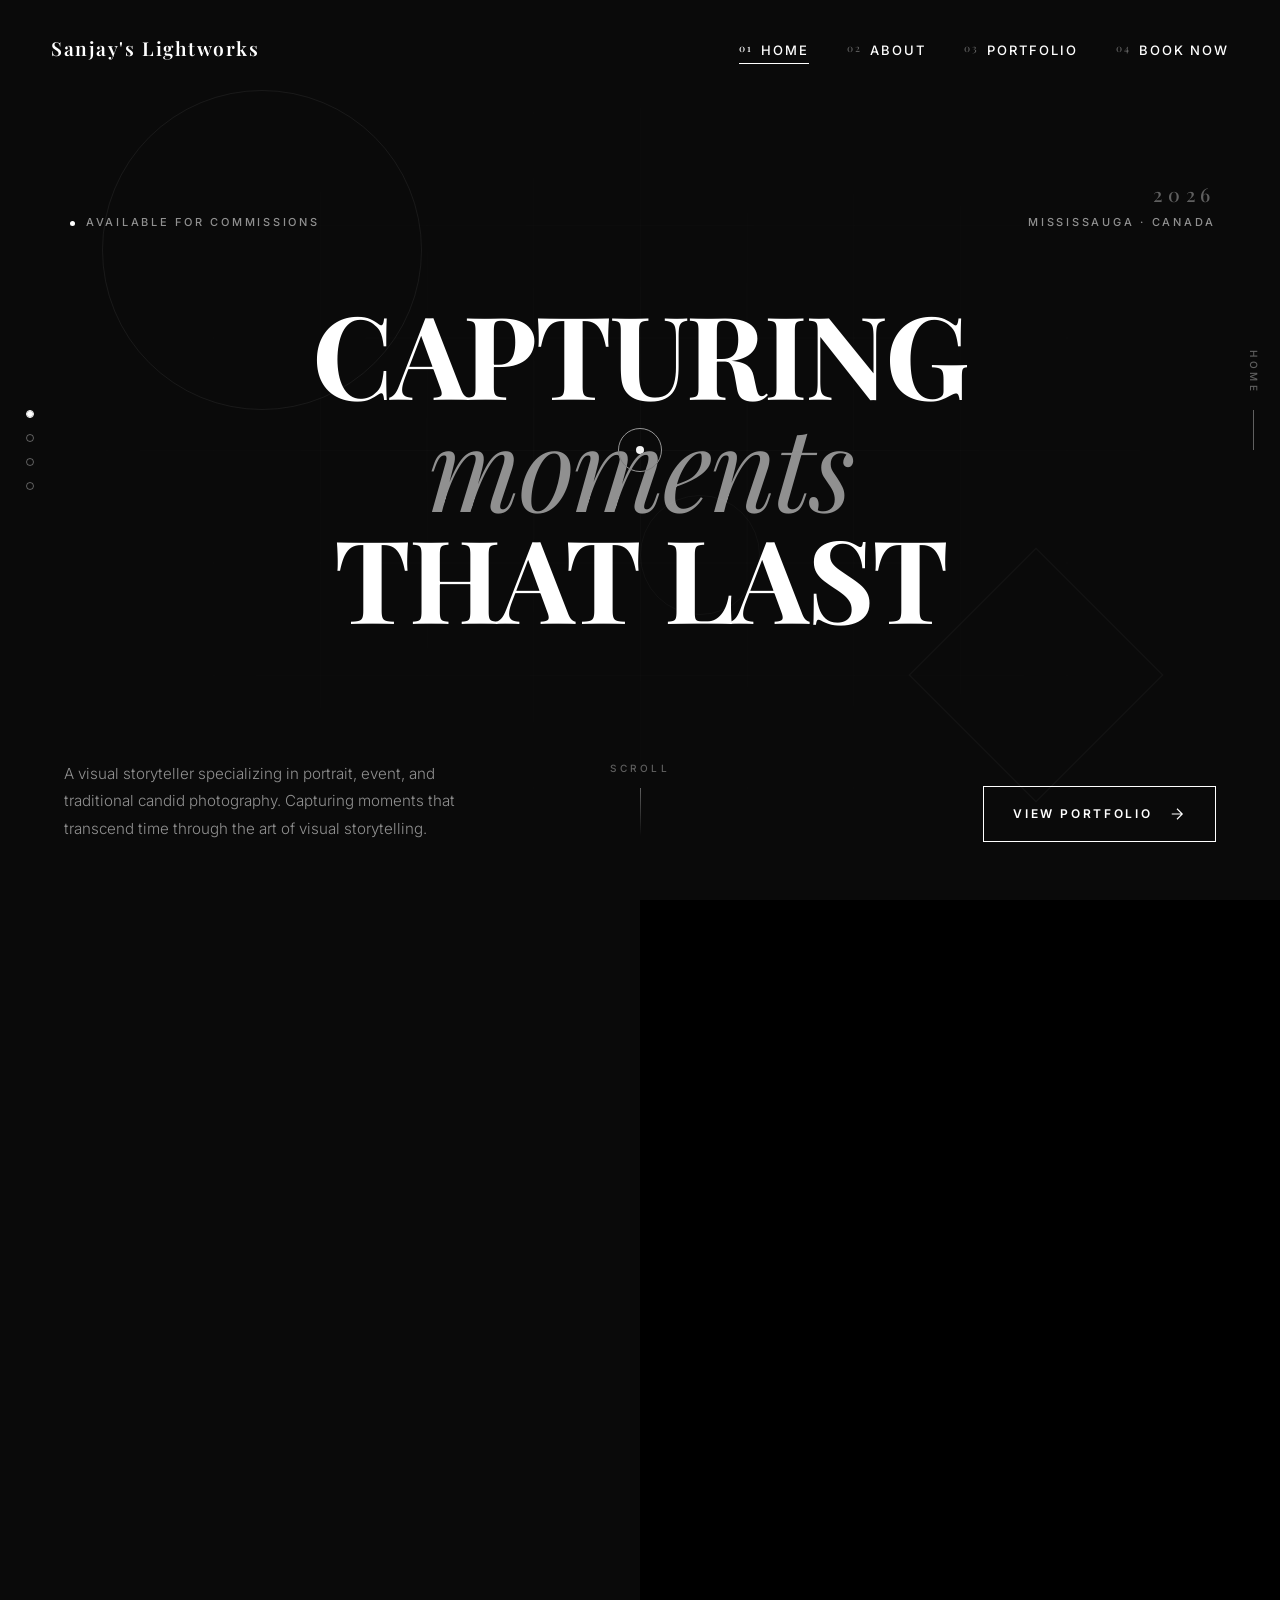
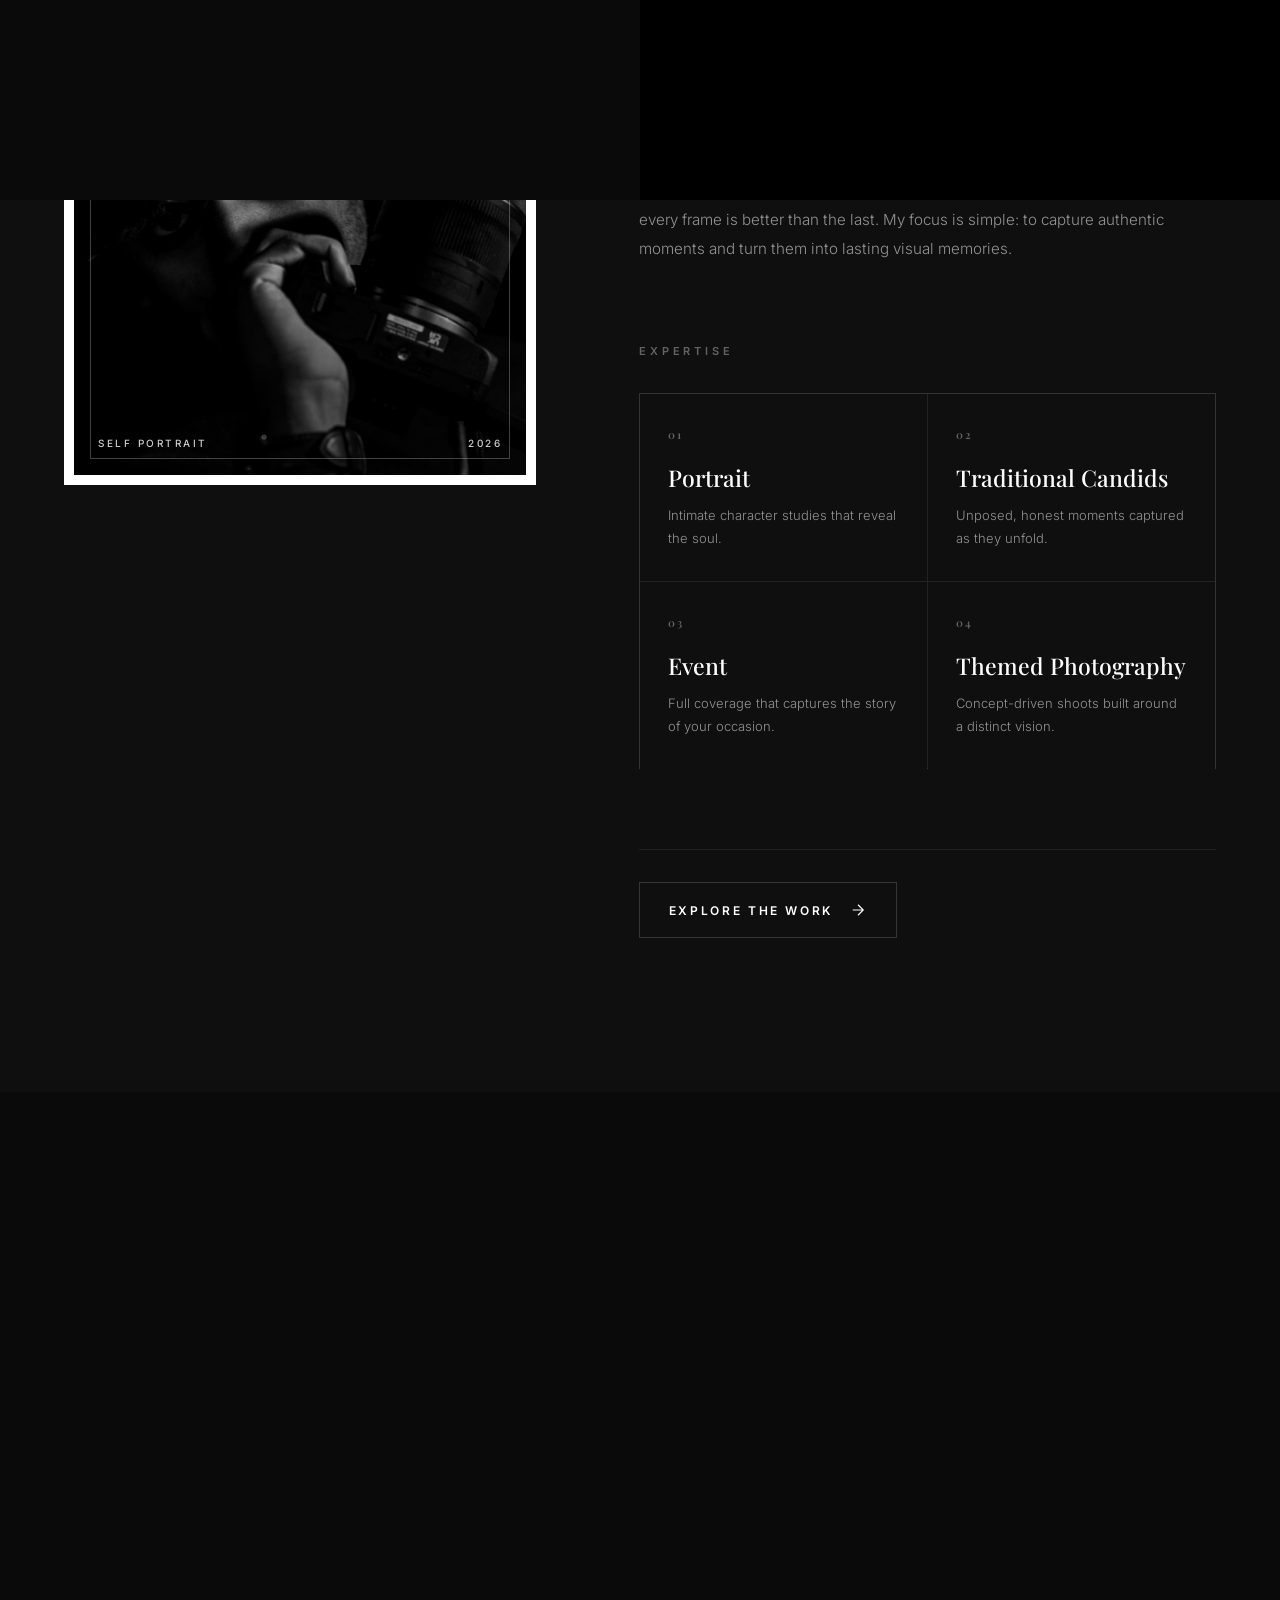
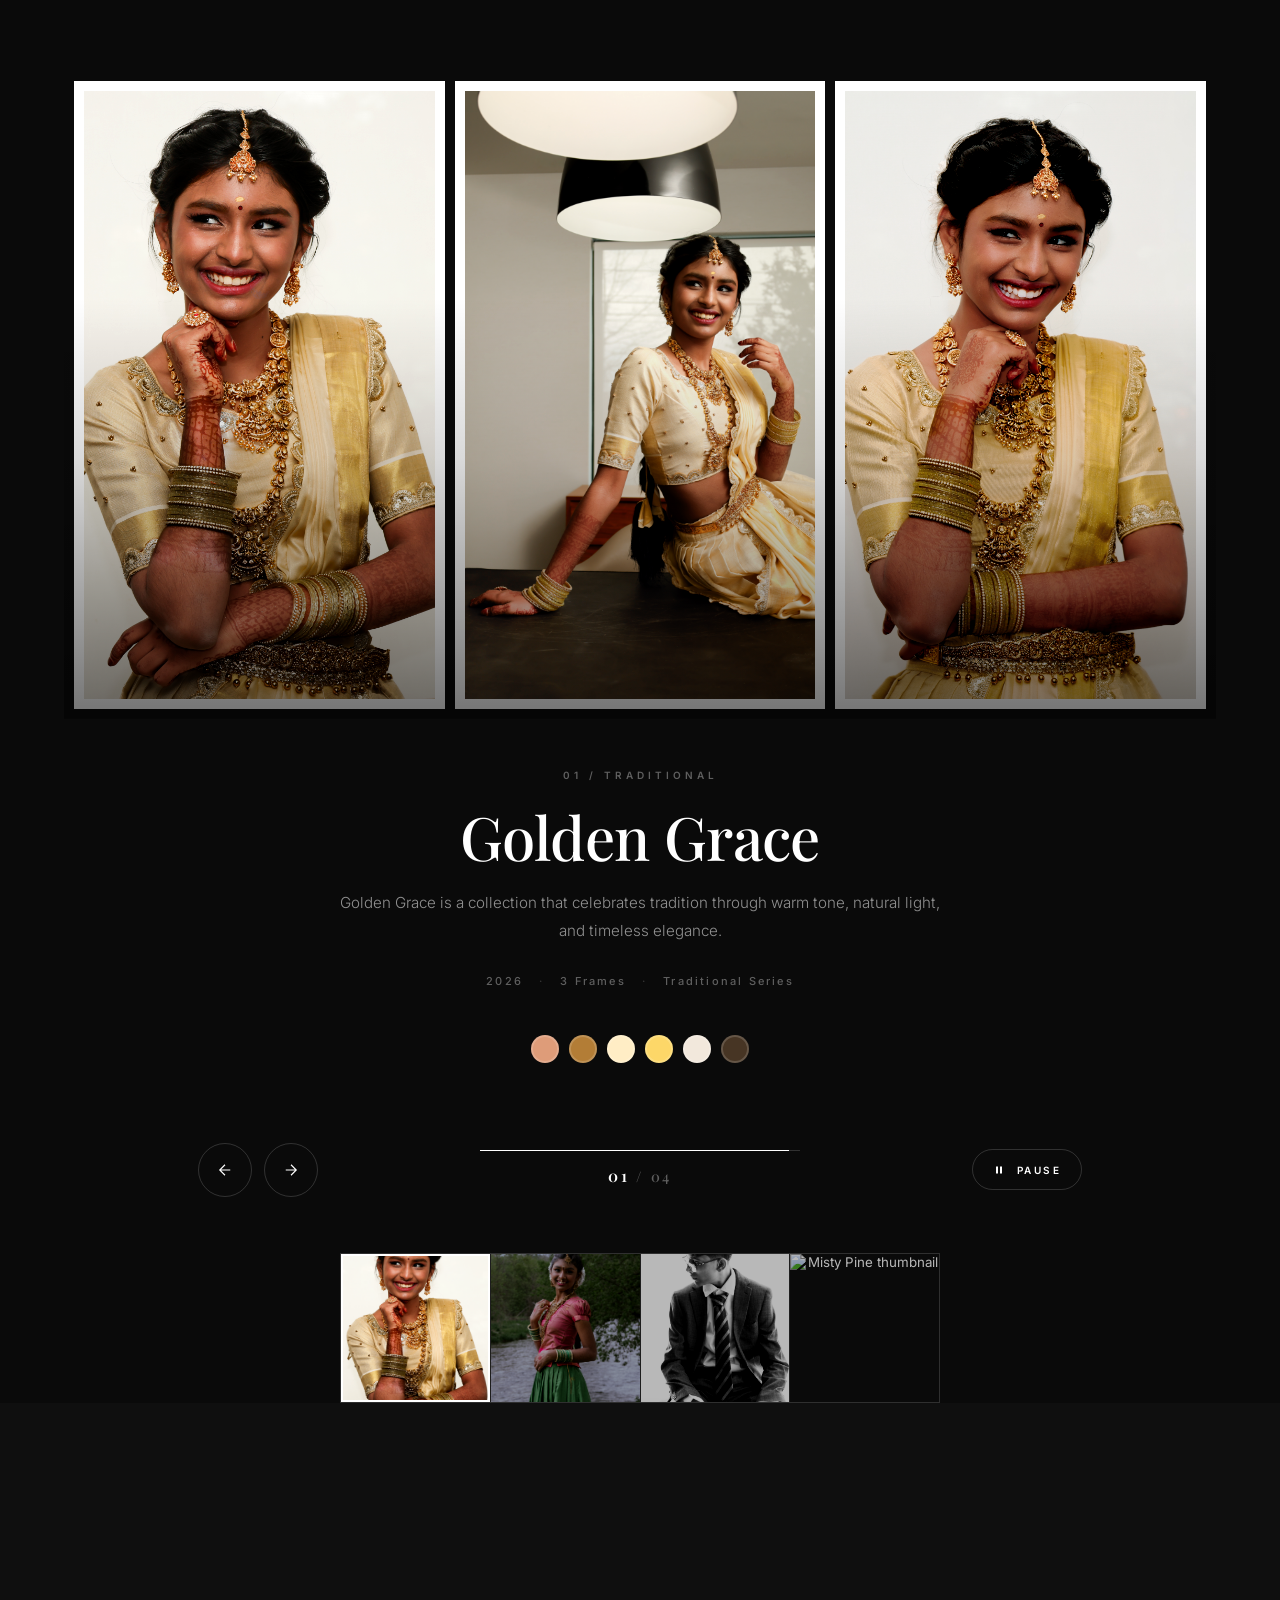
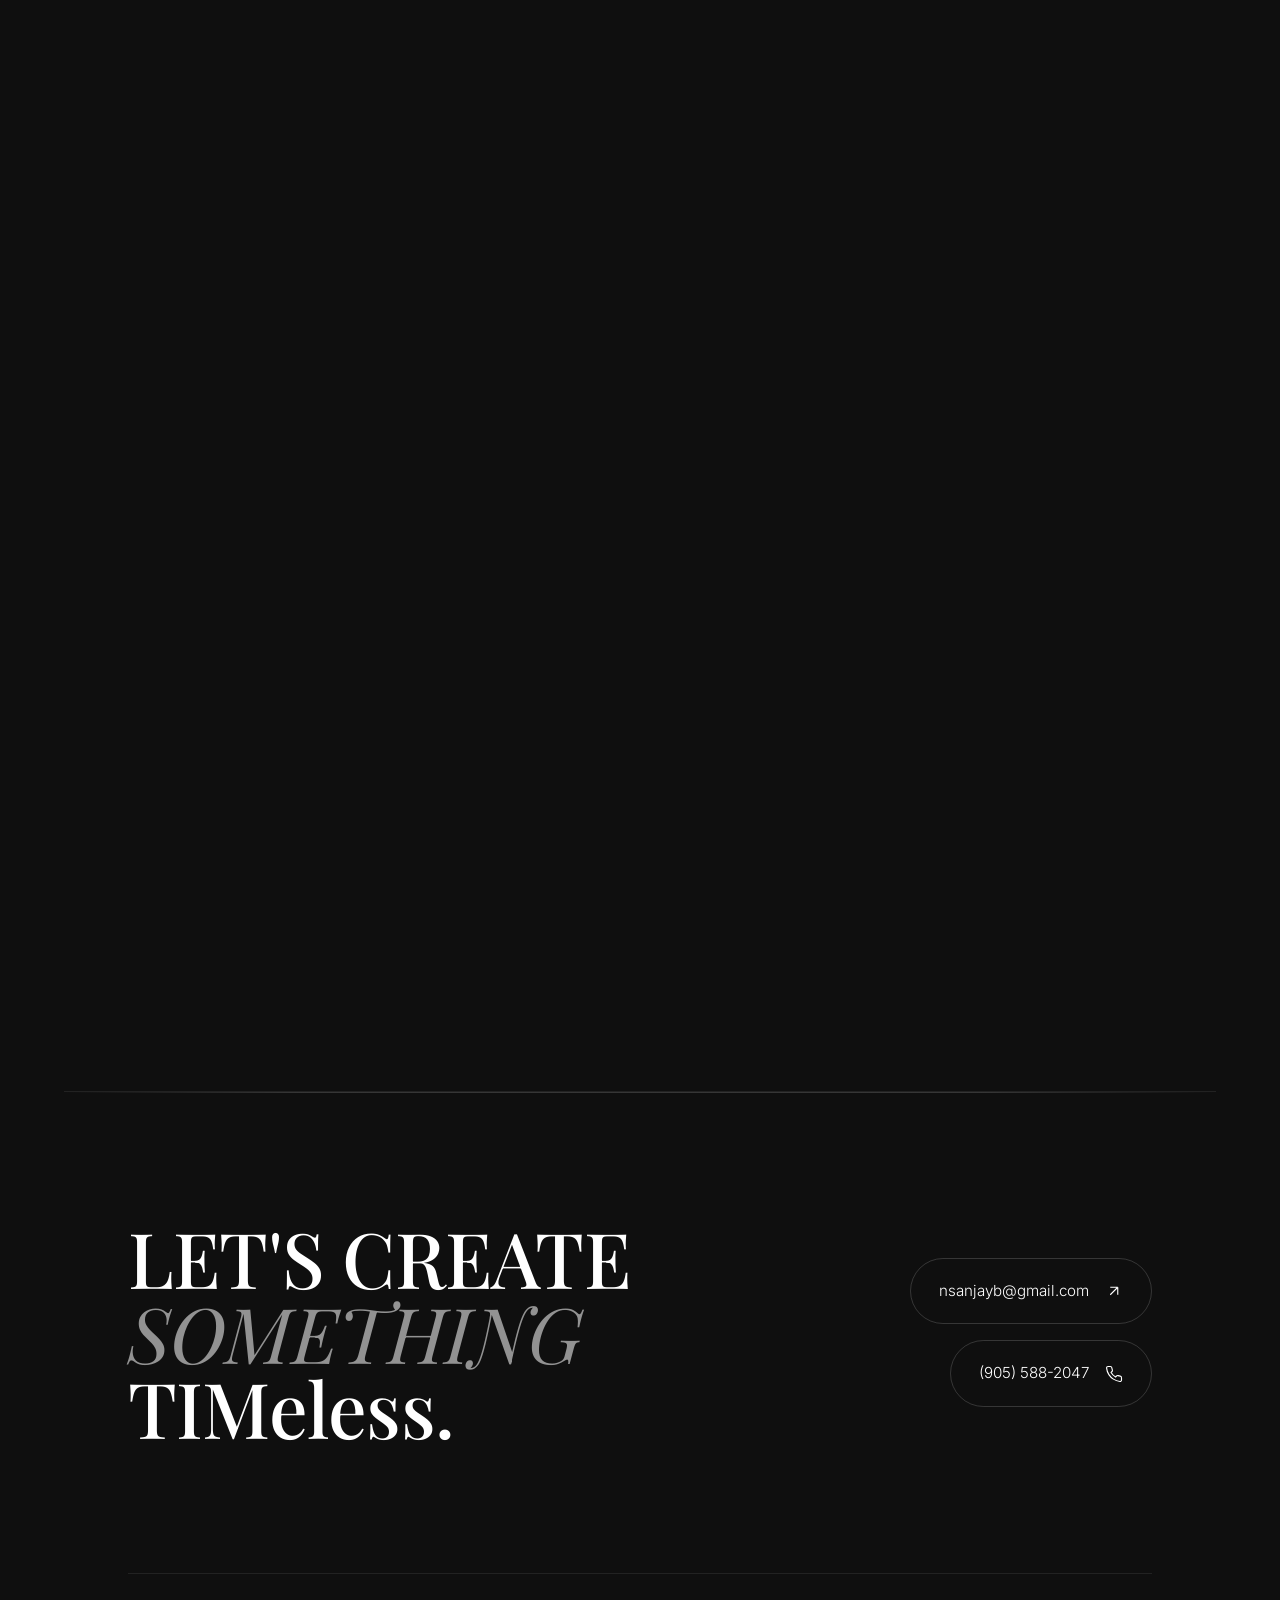
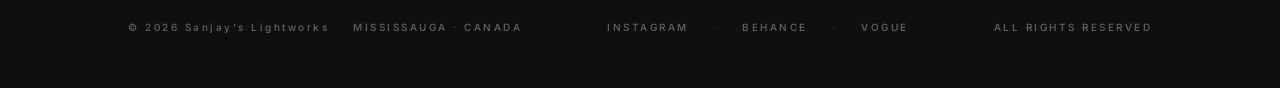
==== index.html @ ebd66709 "Revise about section to enhance personal narrative and showcase photography experience" ====
<!DOCTYPE html>
<html lang="en">
<head>
    <meta charset="UTF-8">
    <meta name="viewport" content="width=device-width, initial-scale=1.0">
    <meta name="description" content="Sanjay's Lightworks — Photography Portfolio. Minimalist, cinematic, timeless.">
    <title>Sanjay's Lightworks — Photography Portfolio</title>
    <link rel="preconnect" href="https://fonts.googleapis.com">
    <link rel="preconnect" href="https://fonts.gstatic.com" crossorigin>
    <link href="https://fonts.googleapis.com/css2?family=Inter:wght@300;400;500;600;700&family=Playfair+Display:ital,wght@0,400;0,500;0,600;0,700;0,800;0,900;1,400&display=swap" rel="stylesheet">
    <link rel="stylesheet" href="styles.css">
</head>
<body>

    <!-- CUSTOM CURSOR -->
    <div class="cursor cursor-dot" aria-hidden="true"></div>
    <div class="cursor cursor-ring" aria-hidden="true">
        <span class="cursor-text">VIEW</span>
    </div>

    <!-- PAGE TRANSITION OVERLAY -->
    <div class="page-transition" aria-hidden="true">
        <div class="transition-wipe transition-wipe-1"></div>
        <div class="transition-wipe transition-wipe-2"></div>
        <div class="transition-counter"><span id="transitionCount">01</span><span>/03</span></div>
    </div>

    <!-- LOADING SCREEN -->
    <div class="loader" id="loader">
        <div class="loader-content">
            <div class="loader-text"><span class="loader-letter">S</span><span class="loader-letter">A</span><span class="loader-letter">N</span><span class="loader-letter">J</span><span class="loader-letter">A</span><span class="loader-letter">Y</span></div>
            <div class="loader-bar"><div class="loader-bar-fill" id="loaderBarFill"></div></div>
            <div class="loader-percentage" id="loaderPercentage">0%</div>
        </div>
    </div>

    <!-- NAVIGATION -->
    <header class="nav" id="nav">
        <div class="nav-container">
            <a href="#home" class="nav-logo magnetic-link" data-nav="home">
                <span class="logo-text">Sanjay's Lightworks</span>
            </a>
            
            <nav class="nav-links" role="navigation">
                <a href="#home" class="nav-link magnetic-link active" data-nav="home">
                    <span class="nav-num">01</span>
                    <span class="nav-label">Home</span>
                    <span class="nav-underline"></span>
                </a>
                <a href="#about" class="nav-link magnetic-link" data-nav="about">
                    <span class="nav-num">02</span>
                    <span class="nav-label">About</span>
                    <span class="nav-underline"></span>
                </a>
                <a href="#portfolio" class="nav-link magnetic-link" data-nav="portfolio">
                    <span class="nav-num">03</span>
                    <span class="nav-label">Portfolio</span>
                    <span class="nav-underline"></span>
                </a>
                <a href="#book" class="nav-link magnetic-link" data-nav="book">
                    <span class="nav-num">04</span>
                    <span class="nav-label">Book Now</span>
                    <span class="nav-underline"></span>
                </a>
            </nav>

            <button class="nav-menu-btn" id="menuBtn" aria-label="Toggle menu" aria-expanded="false">
                <span class="menu-line menu-line-1"></span>
                <span class="menu-line menu-line-2"></span>
                <span class="menu-line menu-line-3"></span>
            </button>
        </div>
    </header>

    <!-- MOBILE MENU -->
    <div class="mobile-menu" id="mobileMenu">
        <div class="mobile-menu-inner">
            <a href="#home" class="mobile-menu-link" data-nav="home"><span class="mm-num">01</span><span class="mm-text">Home</span></a>
            <a href="#about" class="mobile-menu-link" data-nav="about"><span class="mm-num">02</span><span class="mm-text">About</span></a>
            <a href="#portfolio" class="mobile-menu-link" data-nav="portfolio"><span class="mm-num">03</span><span class="mm-text">Portfolio</span></a>
            <a href="#book" class="mobile-menu-link" data-nav="book"><span class="mm-num">04</span><span class="mm-text">Book Now</span></a>
            <div class="mobile-menu-footer">
                <p>© 2026 Sanjay's Lightworks</p>
            </div>
        </div>
    </div>

    <!-- PROGRESS INDICATOR -->
    <div class="progress-indicator" aria-hidden="true">
        <div class="progress-dot" data-target="home"></div>
        <div class="progress-dot" data-target="about"></div>
        <div class="progress-dot" data-target="portfolio"></div>
        <div class="progress-dot" data-target="book"></div>
    </div>

    <!-- SECTION SCROLL LABEL -->
    <div class="scroll-label" aria-hidden="true">
        <span class="scroll-label-text" id="scrollLabelText">HOME</span>
        <span class="scroll-label-line"></span>
    </div>

    <main>

        <!-- ==================== HOME SECTION ==================== -->
        <section id="home" class="section section-home" data-section="home">
            
            <!-- BACKGROUND GRID -->
            <div class="bg-grid" aria-hidden="true"></div>
            
            <!-- FLOATING ELEMENTS -->
            <div class="floating-shapes" aria-hidden="true">
                <div class="shape shape-1"></div>
                <div class="shape shape-2"></div>
                <div class="shape shape-3"></div>
            </div>

            <!-- SCROLL CUE -->
            <div class="scroll-cue" aria-hidden="true">
                <span class="scroll-text">SCROLL</span>
                <span class="scroll-line"></span>
            </div>

            <!-- YEAR -->
            <div class="home-year reveal-text" aria-hidden="true">2026</div>

            <!-- MAIN HERO CONTENT -->
            <div class="hero-container">
                
                <!-- LEFT COLUMN: SMALL TEXT -->
                <div class="hero-side hero-side-left">
                    <p class="hero-meta reveal-text">
                        <span class="meta-dot"></span>
                        AVAILABLE FOR COMMISSIONS
                    </p>
                </div>

                <!-- CENTER: HERO HEADLINE -->
                <div class="hero-center">
                    <h1 class="hero-title">
                        <span class="hero-line"><span class="hero-word reveal-word">CAPTURING</span></span>
                        <span class="hero-line"><span class="hero-word reveal-word italic">moments</span></span>
                        <span class="hero-line"><span class="hero-word reveal-word">THAT&nbsp;LAST</span></span>
                    </h1>
                </div>

                <!-- RIGHT COLUMN: SMALL TEXT -->
                <div class="hero-side hero-side-right">
                    <p class="hero-meta reveal-text" style="text-align: right;">
                        MISSISSAUGA · CANADA
                    </p>
                </div>

                <!-- BOTTOM BAR -->
                <div class="hero-bottom reveal-up">
                    <div class="hero-bottom-left">
                        <p class="hero-description">
                            A visual storyteller specializing in portrait, event, and traditional candid photography. 
                            Capturing moments that transcend time through the art of visual storytelling.
                        </p>
                    </div>
                    <div class="hero-bottom-right">
                        <div class="hero-cta-wrapper">
                            <a href="#portfolio" class="btn btn-primary magnetic-btn" data-nav="portfolio">
                                <span class="btn-text">VIEW PORTFOLIO</span>
                                <span class="btn-arrow">
                                    <svg viewBox="0 0 24 24" fill="none" stroke="currentColor" stroke-width="1.5">
                                        <path d="M5 12h14M12 5l7 7-7 7"/>
                                    </svg>
                                </span>
                                <span class="btn-bg"></span>
                            </a>
                        </div>
                    </div>
                </div>

            </div>
        </section>


        <!-- ==================== ABOUT SECTION ==================== -->
        <section id="about" class="section section-about" data-section="about">
            
            <div class="about-container">

                <!-- SECTION HEADER -->
                <div class="section-header">
                    <div class="section-num reveal-text">02 / ABOUT</div>
                    <h2 class="section-title">
                        <span class="st-line"><span class="st-word reveal-word">THE ARTIST</span></span>
                        <span class="st-line"><span class="st-word reveal-word italic">behind</span></span>
                        <span class="st-line"><span class="st-word reveal-word">THE&nbsp;LENS</span></span>
                    </h2>
                </div>

                <!-- ABOUT GRID -->
                <div class="about-grid">

                    <!-- ABOUT IMAGE -->
                    <div class="about-image-wrapper reveal-up">
                        <div class="about-image magnetic-img">
                            <img src="images/portrait.png" 
                                 alt="Portrait of Sanjay, photographer"
                                 loading="lazy">
                            <div class="img-overlay"></div>
                            <div class="img-frame"></div>
                            <div class="img-caption">
                                <span>SELF PORTRAIT</span>
                                <span>2026</span>
                            </div>
                        </div>
                    </div>

                    <!-- ABOUT CONTENT -->
                    <div class="about-content">
                        
                        <div class="about-bio reveal-up">
                            <p>
                                Hi, I'm Sanjay.
                            </p>
                            <p>
                                Based in Mississauga, I have spent over five years sharpening my eye for composition, lighting, and visual storytelling. Bringing hands-on experience from event photography alongside my leadership background as a former university photography club president, I approach every shoot with intentionality, passion, and precision.
                            </p>
                            <p>
                                Photography is a process of continuous evolution—I spend every day experimenting with new techniques, studying light, and refining my work so that every frame is better than the last. My focus is simple: to capture authentic moments and turn them into lasting visual memories.
                            </p>
                        </div>

                        <!-- SKILLS / EXPERTISE -->
                        <div class="about-skills">
                            <h3 class="skills-title reveal-text">EXPERTISE</h3>
                            <div class="skills-grid">
                                <div class="skill-item reveal-up">
                                    <span class="skill-num">01</span>
                                    <h4 class="skill-name">Portrait</h4>
                                    <p class="skill-desc">Intimate character studies that reveal the soul.</p>
                                </div>
                                <div class="skill-item reveal-up">
                                    <span class="skill-num">02</span>
                                    <h4 class="skill-name">Traditional Candids</h4>
                                    <p class="skill-desc">Unposed, honest moments captured as they unfold.</p>
                                </div>
                                <div class="skill-item reveal-up">
                                    <span class="skill-num">03</span>
                                    <h4 class="skill-name">Event</h4>
                                    <p class="skill-desc">Full coverage that captures the story of your occasion.</p>
                                </div>
                                <div class="skill-item reveal-up">
                                    <span class="skill-num">04</span>
                                    <h4 class="skill-name">Themed Photography</h4>
                                    <p class="skill-desc">Concept-driven shoots built around a distinct vision.</p>
                                </div>
                            </div>
                        </div>

                        <!-- ABOUT CTA -->
                        <div class="about-cta reveal-up">
                            <a href="#portfolio" class="btn btn-outline magnetic-btn" data-nav="portfolio">
                                <span class="btn-text">EXPLORE THE WORK</span>
                                <span class="btn-arrow">
                                    <svg viewBox="0 0 24 24" fill="none" stroke="currentColor" stroke-width="1.5">
                                        <path d="M5 12h14M12 5l7 7-7 7"/>
                                    </svg>
                                </span>
                            </a>
                        </div>

                    </div>
                </div>
            </div>
        </section>


        <!-- ==================== PORTFOLIO SECTION ==================== -->
        <section id="portfolio" class="section section-portfolio" data-section="portfolio">
            
            <div class="portfolio-container">

                <!-- SECTION HEADER -->
                <div class="section-header portfolio-header">
                    <div class="section-num reveal-text">03 / PORTFOLIO</div>
                    <h2 class="section-title">
                        <span class="st-line"><span class="st-word reveal-word">SELECTED</span></span>
                        <span class="st-line"><span class="st-word reveal-word italic">works</span></span>
                        <span class="st-line"><span class="st-word reveal-word">2020&nbsp;—&nbsp;2026</span></span>
                    </h2>
                </div>

                <!-- GALLERY -->
                <div class="gallery" id="gallery">

                    <!-- GALLERY IMAGES CONTAINER -->
                    <div class="gallery-stage" id="galleryStage">
                        
                        <!-- IMAGE SLIDES -->
                        <div class="gallery-slides" id="gallerySlides">
                            
                            <div class="gallery-slide active" data-index="0">
                                <div class="slide-inner">
                                    <div class="slide-image-wrap slide-multi-image">
                                        <div class="multi-image-container">
                                            <div class="multi-image-item">
                                                <img src="images/golden-grace-1.jpg" 
                                                     alt="Golden Grace — Traditional Indian portrait"
                                                     class="slide-image">
                                            </div>
                                            <div class="multi-image-item">
                                                <img src="images/golden-grace-2.jpg" 
                                                     alt="Golden Grace — Jewelry detail"
                                                     class="slide-image">
                                            </div>
                                            <div class="multi-image-item">
                                                <img src="images/golden-grace-3.jpg" 
                                                     alt="Golden Grace — Traditional attire"
                                                     class="slide-image">
                                            </div>
                                        </div>
                                        <div class="slide-reveal"></div>
                                        <div class="slide-gradient"></div>
                                    </div>
                                </div>
                            </div>

                            <div class="gallery-slide" data-index="1">
                                <div class="slide-inner">
                                    <div class="slide-image-wrap slide-multi-image">
                                        <div class="multi-image-container">
                                            <div class="multi-image-item">
                                                <img src="images/emerald-harmony-1.jpg" 
                                                     alt="Emerald Harmony — Traditional portrait by water"
                                                     class="slide-image">
                                            </div>
                                            <div class="multi-image-item">
                                                <img src="images/emerald-harmony-2.jpg" 
                                                     alt="Emerald Harmony — Jewelry and attire details"
                                                     class="slide-image">
                                            </div>
                                            <div class="multi-image-item">
                                                <img src="images/emerald-harmony-3.jpg" 
                                                     alt="Emerald Harmony — Natural landscape with cultural elements"
                                                     class="slide-image">
                                            </div>
                                        </div>
                                        <div class="slide-reveal"></div>
                                        <div class="slide-gradient"></div>
                                    </div>
                                </div>
                            </div>

                            <div class="gallery-slide" data-index="2">
                                <div class="slide-inner">
                                    <div class="slide-image-wrap slide-multi-image">
                                        <div class="multi-image-container">
                                            <div class="multi-image-item">
                                                <img src="images/still-vision-1.jpg" 
                                                     alt="Still Vision — Portrait in suit"
                                                     class="slide-image">
                                            </div>
                                            <div class="multi-image-item">
                                                <img src="images/still-vision-2.jpg" 
                                                     alt="Still Vision — Contemplative pose"
                                                     class="slide-image">
                                            </div>
                                            <div class="multi-image-item">
                                                <img src="images/still-vision-3.jpg" 
                                                     alt="Still Vision — Detail shot"
                                                     class="slide-image">
                                            </div>
                                        </div>
                                        <div class="slide-reveal"></div>
                                        <div class="slide-gradient"></div>
                                    </div>
                                </div>
                            </div>

                            <div class="gallery-slide" data-index="3">
                                <div class="slide-inner">
                                    <div class="slide-image-wrap slide-multi-image">
                                        <div class="multi-image-container">
                                            <div class="multi-image-item">
                                                <img src="images/misty-pine-1.jpg" 
                                                     alt="Misty Pine — Forest scene"
                                                     class="slide-image">
                                            </div>
                                            <div class="multi-image-item">
                                                <img src="images/misty-pine-2.jpg" 
                                                     alt="Misty Pine — Timber detail"
                                                     class="slide-image">
                                            </div>
                                            <div class="multi-image-item">
                                                <img src="images/misty-pine-3.jpg" 
                                                     alt="Misty Pine — Atmospheric landscape"
                                                     class="slide-image">
                                            </div>
                                        </div>
                                        <div class="slide-reveal"></div>
                                        <div class="slide-gradient"></div>
                                    </div>
                                </div>
                            </div>

                        </div>

                        <!-- GALLERY INFO (TITLE + DESCRIPTION) -->
                        <div class="gallery-info" id="galleryInfo">
                            
                            <div class="info-slides">
                                
                                <div class="info-slide active" data-index="0">
                                    <div class="info-cat">01 / TRADITIONAL</div>
                                    <h3 class="info-title">Golden Grace</h3>
                                    <p class="info-desc">
                                        Golden Grace is a collection that celebrates tradition through warm tone, natural light, and timeless elegance.
                                    </p>
                                    <div class="info-meta">
                                        <span>2026</span><span class="meta-sep">·</span><span>3 Frames</span><span class="meta-sep">·</span><span>Traditional Series</span>
                                    </div>
                                    <div class="color-palette">
                                        <div class="color-swatch" style="background-color: #DE9C79;"></div>
                                        <div class="color-swatch" style="background-color: #B37D36;"></div>
                                        <div class="color-swatch" style="background-color: #FFEDC5;"></div>
                                        <div class="color-swatch" style="background-color: #FDD768;"></div>
                                        <div class="color-swatch" style="background-color: #F2E8DC;"></div>
                                        <div class="color-swatch" style="background-color: #473524;"></div>
                                    </div>
                                </div>

                                <div class="info-slide" data-index="1">
                                    <div class="info-cat">02 / TRADITIONAL</div>
                                    <h3 class="info-title">Emerald Harmony</h3>
                                    <p class="info-desc">
                                        Emerald Harmony explores tradition beyond familiar spaces, placing cultural portraits within natural landscapes to create a new perspective where heritage and environment become part of the same story.
                                    </p>
                                    <div class="info-meta">
                                        <span>2026</span><span class="meta-sep">·</span><span>3 Frames</span><span class="meta-sep">·</span><span>Nature Series</span>
                                    </div>
                                    <div class="color-palette">
                                        <div class="color-swatch" style="background-color: #5A8A62;"></div>
                                        <div class="color-swatch" style="background-color: #234626;"></div>
                                        <div class="color-swatch" style="background-color: #DD879F;"></div>
                                        <div class="color-swatch" style="background-color: #6F202B;"></div>
                                        <div class="color-swatch" style="background-color: #8D5940;"></div>
                                        <div class="color-swatch" style="background-color: #BF9797;"></div>
                                    </div>
                                </div>

                                <div class="info-slide" data-index="2">
                                    <div class="info-cat">03 / PORTRAIT</div>
                                    <h3 class="info-title">Still Vision</h3>
                                    <p class="info-desc">
                                        Still Vision focuses on the space between action and stillness, where every portrait becomes a reflection of mood, perspective, and quiet storytelling.
                                    </p>
                                    <div class="info-meta">
                                        <span>2026</span><span class="meta-sep">·</span><span>3 Frames</span><span class="meta-sep">·</span><span>Portrait Series</span>
                                    </div>
                                    <div class="color-palette">
                                        <div class="color-swatch" style="background-color: #8E8E8E;"></div>
                                        <div class="color-swatch" style="background-color: #080808;"></div>
                                        <div class="color-swatch" style="background-color: #2F2F2F;"></div>
                                        <div class="color-swatch" style="background-color: #E8E8E8;"></div>
                                        <div class="color-swatch" style="background-color: #303030;"></div>
                                    </div>
                                </div>

                                <div class="info-slide" data-index="3">
                                    <div class="info-cat">04 / LANDSCAPE</div>
                                    <h3 class="info-title">Misty Pine</h3>
                                    <p class="info-desc">
                                        Misty Pine blends cool slate tones and deep indigo denim with the earthy warmth of weathered timber and muted forest greens. A crisp white highlight breaks through the hazy, atmospheric backdrop, creating a grounded, moody look that feels both natural and urban.
                                    </p>
                                    <div class="info-meta">
                                        <span>2026</span><span class="meta-sep">·</span><span>3 Frames</span><span class="meta-sep">·</span><span>Forest Series</span>
                                    </div>
                                    <div class="color-palette">
                                        <div class="color-swatch" style="background-color: #C99373;"></div>
                                        <div class="color-swatch" style="background-color: #2C3844;"></div>
                                        <div class="color-swatch" style="background-color: #564636;"></div>
                                        <div class="color-swatch" style="background-color: #D9D9D9;"></div>
                                        <div class="color-swatch" style="background-color: #95A47E;"></div>
                                        <div class="color-swatch" style="background-color: #4F523D;"></div>
                                    </div>
                                </div>


                            </div>
                        </div>

                        <!-- GALLERY CONTROLS -->
                        <div class="gallery-controls" id="galleryControls">
                            
                            <div class="controls-left">
                                <button class="nav-btn nav-prev magnetic-btn" id="prevBtn" aria-label="Previous photograph">
                                    <svg viewBox="0 0 24 24" fill="none" stroke="currentColor" stroke-width="1.5">
                                        <path d="M19 12H5M12 19l-7-7 7-7"/>
                                    </svg>
                                </button>
                                <button class="nav-btn nav-next magnetic-btn" id="nextBtn" aria-label="Next photograph">
                                    <svg viewBox="0 0 24 24" fill="none" stroke="currentColor" stroke-width="1.5">
                                        <path d="M5 12h14M12 5l7 7-7 7"/>
                                    </svg>
                                </button>
                            </div>

                            <div class="controls-center">
                                <div class="progress-track" id="progressTrack">
                                    <div class="progress-fill" id="progressFill"></div>
                                </div>
                                <div class="slide-counter">
                                    <span id="currentSlide">01</span>
                                    <span class="counter-sep">/</span>
                                    <span id="totalSlides">04</span>
                                </div>
                            </div>

                            <div class="controls-right">
                                <button class="play-btn magnetic-btn" id="playBtn" aria-label="Pause auto-play">
                                    <span class="play-icon">
                                        <svg viewBox="0 0 24 24" fill="currentColor" class="icon-pause">
                                            <rect x="6" y="5" width="4" height="14"/>
                                            <rect x="14" y="5" width="4" height="14"/>
                                        </svg>
                                        <svg viewBox="0 0 24 24" fill="currentColor" class="icon-play">
                                            <path d="M8 5v14l11-7z"/>
                                        </svg>
                                    </span>
                                    <span class="play-label" id="playLabel">PAUSE</span>
                                </button>
                            </div>

                        </div>

                        <!-- THUMBNAIL STRIP -->
                        <div class="thumbs" id="thumbs">
                            <button class="thumb active magnetic-img" data-index="0" aria-label="Show Golden Grace">
                                <div class="thumb-img-wrap">
                                    <img src="images/golden-grace-1.jpg" 
                                         alt="Golden Grace thumbnail">
                                    <div class="thumb-overlay"></div>
                                </div>
                            </button>
                            <button class="thumb magnetic-img" data-index="1" aria-label="Show Emerald Harmony">
                                <div class="thumb-img-wrap">
                                    <img src="images/emerald-harmony-1.jpg" 
                                         alt="Emerald Harmony thumbnail">
                                    <div class="thumb-overlay"></div>
                                </div>
                            </button>
                            <button class="thumb magnetic-img" data-index="2" aria-label="Show Still Vision">
                                <div class="thumb-img-wrap">
                                    <img src="images/still-vision-1.jpg" 
                                         alt="Still Vision thumbnail">
                                    <div class="thumb-overlay"></div>
                                </div>
                            </button>
                            <button class="thumb magnetic-img" data-index="3" aria-label="Show Misty Pine">
                                <div class="thumb-img-wrap">
                                    <img src="images/misty-pine-1.jpg" 
                                         alt="Misty Pine thumbnail">
                                    <div class="thumb-overlay"></div>
                                </div>
                            </button>

                        </div>

                    </div>
                </div>

            </div>

        </section>


        <!-- ==================== BOOK NOW SECTION ==================== -->
        <section id="book" class="section section-book" data-section="book">

            <div class="book-container">

                <!-- SECTION HEADER -->
                <div class="section-header">
                    <div class="section-num reveal-text">04 / BOOK NOW</div>
                    <h2 class="section-title">
                        <span class="st-line"><span class="st-word reveal-word">RESERVE</span></span>
                        <span class="st-line"><span class="st-word reveal-word italic">your</span></span>
                        <span class="st-line"><span class="st-word reveal-word">SESSION</span></span>
                    </h2>
                    <p class="book-intro reveal-up">Pick a date and time that works for you, share a few details about the shoot, and I'll follow up to confirm.</p>
                </div>

                <!-- BOOKING FORM -->
                <form class="booking-form reveal-up" id="bookingForm" action="https://formspree.io/f/YOUR_FORM_ID" method="POST" novalidate>

                    <div class="form-row">
                        <div class="form-group">
                            <label for="bookDate">Date</label>
                            <input type="date" id="bookDate" name="date" required>
                        </div>
                        <div class="form-group">
                            <label for="bookTime">Time</label>
                            <input type="time" id="bookTime" name="time" required>
                        </div>
                    </div>

                    <div class="form-row">
                        <div class="form-group">
                            <label for="bookName">Name</label>
                            <input type="text" id="bookName" name="name" placeholder="Your full name" required>
                        </div>
                        <div class="form-group">
                            <label for="bookEmail">Email</label>
                            <input type="email" id="bookEmail" name="email" placeholder="you@example.com" required>
                        </div>
                    </div>

                    <div class="form-group form-group-full">
                        <label for="bookPurpose">Purpose of Booking</label>
                        <textarea id="bookPurpose" name="purpose" rows="4" placeholder="Tell me a bit about the shoot you have in mind — occasion, location, number of people, etc." required></textarea>
                    </div>

                    <input type="hidden" name="_subject" value="New Booking Request — Sanjay's Lightworks">

                    <div class="form-submit-row">
                        <button type="submit" class="btn btn-primary magnetic-btn" id="bookSubmitBtn">
                            <span class="btn-text">SUBMIT REQUEST</span>
                            <span class="btn-arrow">
                                <svg viewBox="0 0 24 24" fill="none" stroke="currentColor" stroke-width="1.5">
                                    <path d="M5 12h14M12 5l7 7-7 7"/>
                                </svg>
                            </span>
                            <span class="btn-bg"></span>
                        </button>
                        <p class="form-status" id="formStatus" role="status" aria-live="polite"></p>
                    </div>

                </form>

            </div>

            <!-- FOOTER -->
            <footer class="footer">
                <div class="footer-container">
                    <div class="footer-top">
                        <div class="footer-brand">
                            <h2 class="footer-title">LET'S CREATE<br><span class="italic">SOMETHING</span><br>TIMeless.</h2>
                        </div>
                        <div class="footer-contacts">
                            <a href="mailto:nsanjayb@gmail.com" class="footer-email magnetic-btn">
                                <span>nsanjayb@gmail.com</span>
                                <svg viewBox="0 0 24 24" fill="none" stroke="currentColor" stroke-width="1.5">
                                    <path d="M7 17L17 7M17 7H7M17 7v10"/>
                                </svg>
                            </a>
                            <a href="tel:+19055882047" class="footer-phone magnetic-btn">
                                <span>(905) 588-2047</span>
                                <svg viewBox="0 0 24 24" fill="none" stroke="currentColor" stroke-width="1.5">
                                    <path d="M22 16.92v3a2 2 0 01-2.18 2 19.79 19.79 0 01-8.63-3.07 19.5 19.5 0 01-6-6 19.79 19.79 0 01-3.07-8.67A2 2 0 014.11 2h3a2 2 0 012 1.72 12.84 12.84 0 00.7 2.81 2 2 0 01-.45 2.11L8.09 9.91a16 16 0 006 6l1.27-1.27a2 2 0 012.11-.45 12.84 12.84 0 002.81.7A2 2 0 0122 16.92z"/>
                                </svg>
                            </a>
                        </div>
                    </div>
                    <div class="footer-bottom">
                        <div class="footer-left">
                            <p>© 2026 Sanjay's Lightworks</p>
                            <p>MISSISSAUGA · CANADA</p>
                        </div>
                        <div class="footer-center">
                            <a href="#" class="social-link magnetic-link">INSTAGRAM</a>
                            <span class="footer-sep">·</span>
                            <a href="#" class="social-link magnetic-link">BEHANCE</a>
                            <span class="footer-sep">·</span>
                            <a href="#" class="social-link magnetic-link">VOGUE</a>
                        </div>
                        <div class="footer-right">
                            <p>ALL RIGHTS RESERVED</p>
                        </div>
                    </div>
                </div>
            </footer>

        </section>

    </main>

    <script src="script.js"></script>
</body>
</html>
---- styles.css ----
/* ========================================================================
   Sanjay's Lightworks — MINIMALIST B&W PORTFOLIO
   Design System: Monochrome · Editorial · Cinematic
   ======================================================================== */

/* ---------- RESET & BASE ---------- */
*, *::before, *::after {
    box-sizing: border-box;
    margin: 0;
    padding: 0;
}

:root {
    --color-bg: #0a0a0a;
    --color-bg-alt: #0f0f0f;
    --color-surface: #141414;
    --color-line: rgba(255, 255, 255, 0.08);
    --color-line-strong: rgba(255, 255, 255, 0.16);
    --color-text: #ffffff;
    --color-text-muted: rgba(255, 255, 255, 0.55);
    --color-text-dim: rgba(255, 255, 255, 0.35);
    --color-accent: #ffffff;
    --color-inverse: #0a0a0a;
    
    --font-display: 'Playfair Display', 'Times New Roman', serif;
    --font-body: 'Inter', -apple-system, BlinkMacSystemFont, sans-serif;
    
    --container-x: clamp(2rem, 5vw, 6rem);
    --container-max: 1800px;
    --section-py: clamp(6rem, 12vw, 12rem);
    
    --ease-out: cubic-bezier(0.22, 1, 0.36, 1);
    --ease-in-out: cubic-bezier(0.65, 0, 0.35, 1);
    --ease-soft: cubic-bezier(0.76, 0, 0.24, 1);
    
    --duration-fast: 0.3s;
    --duration-med: 0.6s;
    --duration-slow: 1.1s;
    --duration-gallery: 7000ms;
    
    --cursor-size: 8px;
    --cursor-ring-size: 44px;
    
    --z-loader: 9999;
    --z-transition: 9998;
    --z-nav: 1000;
    --z-cursor: 9997;
    --z-mobile: 900;
}

html {
    scroll-behavior: smooth;
    -webkit-font-smoothing: antialiased;
    -moz-osx-font-smoothing: grayscale;
    text-rendering: optimizeLegibility;
}

body {
    font-family: var(--font-body);
    background: var(--color-bg);
    color: var(--color-text);
    line-height: 1.6;
    font-weight: 300;
    font-size: 16px;
    overflow-x: hidden;
    cursor: none;
}

@media (max-width: 768px) {
    body {
        cursor: auto;
    }
}

img {
    max-width: 100%;
    height: auto;
    display: block;
    user-select: none;
    -webkit-user-drag: none;
}

a {
    color: inherit;
    text-decoration: none;
    cursor: none;
}

@media (max-width: 768px) {
    a { cursor: pointer; }
}

button {
    font-family: inherit;
    border: none;
    background: none;
    color: inherit;
    cursor: none;
    outline: none;
}

@media (max-width: 768px) {
    button { cursor: pointer; }
}

::selection {
    background: var(--color-text);
    color: var(--color-inverse);
}

:focus-visible {
    outline: 1px solid var(--color-text);
    outline-offset: 4px;
}

/* ---------- CUSTOM CURSOR ---------- */
.cursor {
    position: fixed;
    top: 0;
    left: 0;
    pointer-events: none;
    z-index: var(--z-cursor);
    transform: translate(-50%, -50%);
    mix-blend-mode: difference;
}

@media (max-width: 768px) {
    .cursor { display: none; }
}

.cursor-dot {
    width: var(--cursor-size);
    height: var(--cursor-size);
    background: var(--color-accent);
    border-radius: 50%;
    transition: width 0.2s var(--ease-out), 
                height 0.2s var(--ease-out),
                opacity 0.2s var(--ease-out);
    will-change: transform;
}

.cursor-dot.cursor-hover {
    width: 0;
    height: 0;
    opacity: 0;
}

.cursor-ring {
    width: var(--cursor-ring-size);
    height: var(--cursor-ring-size);
    border: 1px solid var(--color-accent);
    border-radius: 50%;
    transition: width 0.35s var(--ease-out), 
                height 0.35s var(--ease-out),
                border-color 0.3s var(--ease-out),
                background 0.3s var(--ease-out),
                opacity 0.3s var(--ease-out);
    will-change: transform;
    display: flex;
    align-items: center;
    justify-content: center;
    opacity: 0.6;
}

.cursor-ring.cursor-hover {
    width: 88px;
    height: 88px;
    background: var(--color-accent);
    border-color: var(--color-accent);
    opacity: 1;
}

.cursor-ring.cursor-hover.cursor-img {
    width: 120px;
    height: 120px;
}

.cursor-ring.cursor-hover.cursor-btn {
    width: 96px;
    height: 96px;
}

.cursor-text {
    font-family: var(--font-body);
    font-size: 10px;
    font-weight: 600;
    letter-spacing: 0.12em;
    color: var(--color-inverse);
    opacity: 0;
    transition: opacity 0.3s var(--ease-out);
    text-transform: uppercase;
}

.cursor-ring.cursor-hover .cursor-text {
    opacity: 1;
}

/* ---------- LOADING SCREEN ---------- */
.loader {
    position: fixed;
    inset: 0;
    background: var(--color-bg);
    z-index: var(--z-loader);
    display: flex;
    align-items: center;
    justify-content: center;
    transition: opacity 0.8s var(--ease-out), 
                visibility 0.8s var(--ease-out);
}

.loader.hidden {
    opacity: 0;
    visibility: hidden;
    pointer-events: none;
}

.loader-content {
    display: flex;
    flex-direction: column;
    align-items: center;
    gap: 2.5rem;
    width: min(320px, 80vw);
}

.loader-text {
    font-family: var(--font-display);
    font-size: clamp(2.5rem, 8vw, 4.5rem);
    font-weight: 700;
    letter-spacing: 0.08em;
    display: flex;
    gap: 0.02em;
}

.loader-letter {
    display: inline-block;
    transform: translateY(100%);
    opacity: 0;
    animation: letterIn 0.6s var(--ease-out) forwards;
}

.loader-letter:nth-child(1) { animation-delay: 0.1s; }
.loader-letter:nth-child(2) { animation-delay: 0.18s; }
.loader-letter:nth-child(3) { animation-delay: 0.26s; }
.loader-letter:nth-child(4) { animation-delay: 0.34s; }
.loader-letter:nth-child(5) { animation-delay: 0.42s; }
.loader-letter:nth-child(6) { animation-delay: 0.5s; }

@keyframes letterIn {
    to {
        transform: translateY(0);
        opacity: 1;
    }
}

.loader-bar {
    width: 100%;
    height: 1px;
    background: var(--color-line-strong);
    overflow: hidden;
    position: relative;
}

.loader-bar-fill {
    position: absolute;
    top: 0;
    left: 0;
    height: 100%;
    width: 0%;
    background: var(--color-text);
    transition: width 0.05s linear;
}

.loader-percentage {
    font-size: 11px;
    letter-spacing: 0.25em;
    color: var(--color-text-muted);
    font-weight: 500;
}

/* ---------- PAGE TRANSITION OVERLAY ---------- */
.page-transition {
    position: fixed;
    inset: 0;
    z-index: var(--z-transition);
    pointer-events: none;
    display: flex;
}

.transition-wipe {
    flex: 1;
    background: var(--color-bg);
    transform: translateY(100%);
    will-change: transform;
}

.transition-wipe-2 {
    background: #000;
}

.page-transition.active .transition-wipe-1 {
    animation: wipeIn 0.7s var(--ease-soft) forwards;
}

.page-transition.active .transition-wipe-2 {
    animation: wipeIn 0.7s var(--ease-soft) 0.08s forwards;
}

.page-transition.active.out .transition-wipe-1 {
    animation: wipeOut 0.7s var(--ease-soft) 0.08s forwards;
}

.page-transition.active.out .transition-wipe-2 {
    animation: wipeOut 0.7s var(--ease-soft) forwards;
}

@keyframes wipeIn {
    from { transform: translateY(100%); }
    to { transform: translateY(0); }
}

@keyframes wipeOut {
    from { transform: translateY(0); }
    to { transform: translateY(-100%); }
}

.transition-counter {
    position: absolute;
    bottom: clamp(2rem, 5vw, 4rem);
    right: clamp(2rem, 5vw, 4rem);
    font-family: var(--font-display);
    font-size: 0.85rem;
    letter-spacing: 0.2em;
    font-weight: 600;
    color: var(--color-text-dim);
    opacity: 0;
}

.transition-counter span:first-child {
    color: var(--color-text);
    font-size: 1rem;
}

/* ---------- NAVIGATION ---------- */
.nav {
    position: fixed;
    top: 0;
    left: 0;
    right: 0;
    z-index: var(--z-nav);
    padding: clamp(1.25rem, 2.5vw, 2rem) clamp(1.5rem, 4vw, 4rem);
    transition: background 0.4s var(--ease-out), 
                backdrop-filter 0.4s var(--ease-out),
                padding 0.4s var(--ease-out);
}

.nav.scrolled {
    background: rgba(10, 10, 10, 0.75);
    backdrop-filter: blur(12px);
    -webkit-backdrop-filter: blur(12px);
    padding-top: clamp(0.75rem, 1.5vw, 1rem);
    padding-bottom: clamp(0.75rem, 1.5vw, 1rem);
}

.nav-container {
    max-width: var(--container-max);
    margin: 0 auto;
    display: flex;
    align-items: center;
    justify-content: space-between;
    gap: 2rem;
}

.nav-logo {
    display: flex;
    align-items: baseline;
    gap: 0.6rem;
    position: relative;
    z-index: 1;
}

.logo-text {
    font-family: var(--font-display);
    font-size: clamp(1.15rem, 1.5vw, 1.55rem);
    font-weight: 600;
    letter-spacing: 0.08em;
}

.nav-links {
    display: flex;
    align-items: center;
    gap: clamp(1.5rem, 3vw, 3rem);
}

.nav-link {
    position: relative;
    display: flex;
    align-items: center;
    gap: 0.5rem;
    padding: 0.5rem 0;
    font-size: 13px;
    font-weight: 500;
    letter-spacing: 0.15em;
    text-transform: uppercase;
}

.nav-num {
    font-family: var(--font-display);
    font-size: 10px;
    color: var(--color-text-dim);
    transition: color 0.3s var(--ease-out);
}

.nav-link:hover .nav-num,
.nav-link.active .nav-num {
    color: var(--color-text);
}

.nav-label {
    position: relative;
    overflow: hidden;
    display: inline-block;
    height: 1.2em;
}

.nav-label::before,
.nav-label::after {
    content: attr(data-text);
    display: block;
    transition: transform 0.4s var(--ease-out);
}

.nav-label::after {
    position: absolute;
    top: 100%;
    left: 0;
}

.nav-link:hover .nav-label::before {
    transform: translateY(-100%);
}

.nav-link:hover .nav-label::after {
    transform: translateY(-100%);
}

.nav-underline {
    position: absolute;
    bottom: 0;
    left: 0;
    width: 0;
    height: 1px;
    background: var(--color-text);
    transition: width 0.4s var(--ease-out);
}

.nav-link.active .nav-underline {
    width: 100%;
}

.nav-menu-btn {
    display: none;
    width: 40px;
    height: 40px;
    flex-direction: column;
    align-items: center;
    justify-content: center;
    gap: 6px;
    position: relative;
    z-index: 1;
}

.menu-line {
    width: 24px;
    height: 1px;
    background: var(--color-text);
    transition: transform 0.4s var(--ease-out), 
                opacity 0.3s var(--ease-out),
                width 0.3s var(--ease-out);
    transform-origin: center;
}

.nav-menu-btn.open .menu-line-1 {
    transform: translateY(7px) rotate(45deg);
}

.nav-menu-btn.open .menu-line-2 {
    opacity: 0;
    width: 0;
}

.nav-menu-btn.open .menu-line-3 {
    transform: translateY(-7px) rotate(-45deg);
}

/* ---------- MOBILE MENU ---------- */
.mobile-menu {
    position: fixed;
    inset: 0;
    background: var(--color-bg);
    z-index: var(--z-mobile);
    display: flex;
    align-items: center;
    justify-content: center;
    opacity: 0;
    visibility: hidden;
    transition: opacity 0.5s var(--ease-out),
                visibility 0.5s var(--ease-out);
}

.mobile-menu.open {
    opacity: 1;
    visibility: visible;
}

.mobile-menu-inner {
    display: flex;
    flex-direction: column;
    align-items: center;
    gap: 2rem;
    padding: 4rem 2rem;
}

.mobile-menu-link {
    display: flex;
    align-items: baseline;
    gap: 1rem;
    padding: 0.5rem 1rem;
    transform: translateY(20px);
    opacity: 0;
    transition: transform 0.5s var(--ease-out),
                opacity 0.5s var(--ease-out);
}

.mobile-menu.open .mobile-menu-link {
    transform: translateY(0);
    opacity: 1;
}

.mobile-menu.open .mobile-menu-link:nth-child(1) { transition-delay: 0.15s; }
.mobile-menu.open .mobile-menu-link:nth-child(2) { transition-delay: 0.25s; }
.mobile-menu.open .mobile-menu-link:nth-child(3) { transition-delay: 0.35s; }

.mm-num {
    font-family: var(--font-display);
    font-size: 1rem;
    color: var(--color-text-dim);
    font-weight: 600;
}

.mm-text {
    font-family: var(--font-display);
    font-size: clamp(2rem, 8vw, 3.5rem);
    font-weight: 500;
}

.mobile-menu-footer {
    margin-top: 4rem;
    font-size: 11px;
    letter-spacing: 0.2em;
    color: var(--color-text-dim);
    opacity: 0;
    transition: opacity 0.5s var(--ease-out) 0.5s;
}

.mobile-menu.open .mobile-menu-footer {
    opacity: 1;
}

@media (max-width: 900px) {
    .nav-links { display: none; }
    .nav-menu-btn { display: flex; }
}

/* ---------- PROGRESS INDICATOR (SIDE DOTS) ---------- */
.progress-indicator {
    position: fixed;
    left: clamp(1rem, 2vw, 2rem);
    top: 50%;
    transform: translateY(-50%);
    z-index: 50;
    display: flex;
    flex-direction: column;
    gap: 1rem;
}

@media (max-width: 768px) {
    .progress-indicator { display: none; }
}

.progress-dot {
    width: 8px;
    height: 8px;
    border-radius: 50%;
    border: 1px solid var(--color-text-dim);
    background: transparent;
    transition: all 0.4s var(--ease-out);
    cursor: none;
    position: relative;
}

.progress-dot::before {
    content: '';
    position: absolute;
    top: 50%;
    left: 50%;
    transform: translate(-50%, -50%) scale(0);
    width: 100%;
    height: 100%;
    border-radius: 50%;
    background: var(--color-text);
    transition: transform 0.4s var(--ease-out);
}

.progress-dot.active {
    border-color: var(--color-text);
}

.progress-dot.active::before {
    transform: translate(-50%, -50%) scale(1);
}

.progress-dot:hover {
    border-color: var(--color-text-muted);
    transform: scale(1.3);
}

/* ---------- SCROLL LABEL ---------- */
.scroll-label {
    position: fixed;
    right: clamp(1rem, 2vw, 2rem);
    top: 50%;
    transform: translateY(-50%) rotate(90deg);
    transform-origin: right center;
    z-index: 50;
    display: flex;
    align-items: center;
    gap: 1rem;
    font-size: 10px;
    letter-spacing: 0.35em;
    color: var(--color-text-dim);
    font-weight: 500;
}

@media (max-width: 768px) {
    .scroll-label { display: none; }
}

.scroll-label-line {
    width: 40px;
    height: 1px;
    background: currentColor;
    transform: scaleX(0);
    transform-origin: left;
    animation: lineGrow 1s var(--ease-out) 1.5s forwards;
}

@keyframes lineGrow {
    to { transform: scaleX(1); }
}

.scroll-label-text {
    transition: color 0.4s var(--ease-out);
}

/* ---------- SECTIONS BASE ---------- */
.section {
    position: relative;
    min-height: 100vh;
    padding: var(--section-py) var(--container-x);
    overflow: hidden;
}

.section-home {
    min-height: 100vh;
    padding-top: 0;
    padding-bottom: 0;
}

.section-about {
    background: var(--color-bg-alt);
}

.section-portfolio {
    background: var(--color-bg);
    padding-bottom: 0;
}

/* ---------- SECTION HEADERS ---------- */
.section-header {
    max-width: var(--container-max);
    margin: 0 auto 4rem;
    padding-top: 4rem;
}

.section-num {
    font-size: 11px;
    letter-spacing: 0.35em;
    font-weight: 500;
    color: var(--color-text-dim);
    margin-bottom: 2rem;
}

.section-title {
    font-family: var(--font-display);
    font-weight: 600;
    font-size: clamp(2.5rem, 7vw, 6rem);
    line-height: 0.98;
    letter-spacing: -0.01em;
}

.st-line {
    display: block;
    overflow: hidden;
}

.st-word {
    display: inline-block;
}

.section-title .italic {
    font-style: italic;
    font-weight: 400;
    color: var(--color-text-muted);
}

.portfolio-header {
    margin-bottom: 3rem;
}

/* ---------- REVEAL ANIMATIONS ---------- */
.reveal-text,
.reveal-up,
.reveal-word {
    opacity: 0;
    will-change: transform, opacity;
}

.reveal-text {
    transform: translateY(20px);
    transition: opacity 0.9s var(--ease-out), 
                transform 0.9s var(--ease-out);
}

.reveal-up {
    transform: translateY(40px);
    transition: opacity 1s var(--ease-out), 
                transform 1s var(--ease-out);
}

.reveal-word {
    transform: translateY(100%);
    transition: opacity 0.9s var(--ease-out), 
                transform 0.9s var(--ease-out);
}

.reveal-text.in,
.reveal-up.in,
.reveal-word.in {
    opacity: 1;
    transform: none;
}

/* ---------- HOME / HERO ---------- */
.section-home {
    display: flex;
    flex-direction: column;
    justify-content: center;
}

.bg-grid {
    position: absolute;
    inset: 0;
    background-image: 
        linear-gradient(to right, var(--color-line) 1px, transparent 1px),
        linear-gradient(to bottom, var(--color-line) 1px, transparent 1px);
    background-size: calc(100% / 12) calc(100vh / 8);
    opacity: 0.5;
    mask-image: radial-gradient(ellipse at center, 
        rgba(0,0,0,0.6) 0%, 
        rgba(0,0,0,0.2) 40%, 
        transparent 80%);
    -webkit-mask-image: radial-gradient(ellipse at center, 
        rgba(0,0,0,0.6) 0%, 
        rgba(0,0,0,0.2) 40%, 
        transparent 80%);
    pointer-events: none;
}

.floating-shapes {
    position: absolute;
    inset: 0;
    pointer-events: none;
    overflow: hidden;
}

.shape {
    position: absolute;
    border: 1px solid var(--color-line-strong);
    will-change: transform;
    animation: floatShape 20s var(--ease-in-out) infinite;
}

.shape-1 {
    width: 320px;
    height: 320px;
    border-radius: 50%;
    top: 10%;
    left: 8%;
    opacity: 0.4;
}

.shape-2 {
    width: 180px;
    height: 180px;
    bottom: 15%;
    right: 12%;
    transform: rotate(45deg);
    animation-duration: 25s;
    animation-delay: -5s;
    opacity: 0.25;
}

.shape-3 {
    width: 120px;
    height: 120px;
    border-radius: 50%;
    top: 55%;
    left: 50%;
    animation-duration: 30s;
    animation-delay: -10s;
    opacity: 0.2;
}

@keyframes floatShape {
    0%, 100% { transform: translate(0, 0) rotate(0deg); }
    25% { transform: translate(20px, -25px) rotate(3deg); }
    50% { transform: translate(-15px, 20px) rotate(-2deg); }
    75% { transform: translate(25px, 15px) rotate(2deg); }
}

.shape-2 {
    animation-name: floatShape2;
}

@keyframes floatShape2 {
    0%, 100% { transform: translate(0, 0) rotate(45deg); }
    25% { transform: translate(-25px, 20px) rotate(48deg); }
    50% { transform: translate(20px, -15px) rotate(42deg); }
    75% { transform: translate(-15px, -20px) rotate(50deg); }
}

.scroll-cue {
    position: absolute;
    bottom: clamp(2rem, 5vw, 4rem);
    left: 50%;
    transform: translateX(-50%);
    display: flex;
    flex-direction: column;
    align-items: center;
    gap: 0.75rem;
    font-size: 10px;
    letter-spacing: 0.35em;
    color: var(--color-text-dim);
    font-weight: 500;
}

@media (max-width: 768px) {
    .scroll-cue { display: none; }
}

.scroll-text {
    animation: fadeBounce 2.5s var(--ease-in-out) infinite;
}

.scroll-line {
    width: 1px;
    height: 48px;
    background: linear-gradient(to bottom, currentColor, transparent);
    position: relative;
    overflow: hidden;
}

.scroll-line::after {
    content: '';
    position: absolute;
    top: -48px;
    left: 0;
    width: 100%;
    height: 48px;
    background: linear-gradient(to bottom, transparent, currentColor);
    animation: scrollDrop 2.5s var(--ease-in-out) infinite;
}

@keyframes scrollDrop {
    to { top: 48px; }
}

@keyframes fadeBounce {
    0%, 100% { opacity: 0.3; }
    50% { opacity: 1; }
}

.home-year {
    position: absolute;
    top: clamp(7rem, 14vw, 12rem);
    right: var(--container-x);
    font-family: var(--font-display);
    font-size: clamp(1rem, 1.5vw, 1.25rem);
    color: var(--color-text-dim);
    letter-spacing: 0.3em;
    font-weight: 500;
}

.hero-container {
    position: relative;
    z-index: 2;
    max-width: var(--container-max);
    margin: 0 auto;
    width: 100%;
    display: grid;
    grid-template-columns: 1fr auto 1fr;
    grid-template-rows: auto 1fr;
    gap: clamp(2rem, 5vw, 5rem);
}

.hero-side {
    align-self: start;
    padding-top: clamp(6rem, 12vw, 10rem);
    grid-row: 1;
}

.hero-side-left {
    grid-column: 1;
    justify-self: start;
}

.hero-side-right {
    grid-column: 3;
    justify-self: end;
}

.hero-meta {
    font-size: 11px;
    letter-spacing: 0.25em;
    line-height: 2;
    color: var(--color-text-muted);
    font-weight: 500;
}

.meta-dot {
    display: inline-block;
    width: 5px;
    height: 5px;
    border-radius: 50%;
    background: var(--color-text);
    margin: 0 0.5em;
    vertical-align: middle;
    animation: pulse 2s var(--ease-in-out) infinite;
}

@keyframes pulse {
    0%, 100% { opacity: 1; transform: scale(1); }
    50% { opacity: 0.4; transform: scale(0.8); }
}

.hero-center {
    grid-column: 1 / -1;
    grid-row: 2;
    text-align: center;
}

.hero-title {
    font-family: var(--font-display);
    font-weight: 700;
    font-size: clamp(2.5rem, 9vw, 8.5rem);
    line-height: 0.97;
    letter-spacing: -0.02em;
    max-width: 18ch;
    margin: 0 auto;
    padding: 0 0.5rem;
}

.hero-line {
    display: block;
    overflow: hidden;
}

.hero-word {
    display: inline-block;
}

.hero-title .italic {
    font-style: italic;
    font-weight: 400;
    color: var(--color-text-muted);
}

.hero-bottom {
    grid-column: 1 / -1;
    display: grid;
    grid-template-columns: 1fr 1fr;
    gap: clamp(2rem, 6vw, 6rem);
    align-items: end;
    max-width: 1400px;
    margin: clamp(2rem, 5vw, 4rem) auto 0;
    width: 100%;
}

@media (max-width: 900px) {
    .hero-container {
        grid-template-columns: 1fr;
        grid-template-rows: auto auto auto;
    }
    .hero-side { padding-top: 6rem; }
    .hero-side-right { text-align: left !important; }
    .hero-bottom { grid-template-columns: 1fr; }
    .home-year { display: none; }
}

.hero-description {
    font-size: clamp(0.95rem, 1.1vw, 1.05rem);
    line-height: 1.8;
    color: var(--color-text-muted);
    max-width: 440px;
}

.hero-bottom-right {
    display: flex;
    flex-direction: column;
    align-items: flex-end;
    gap: 3rem;
}

@media (max-width: 900px) {
    .hero-bottom-right { align-items: flex-start; }
}

.hero-cta-wrapper {
    display: flex;
}

/* ---------- BUTTONS ---------- */
.btn {
    position: relative;
    display: inline-flex;
    align-items: center;
    gap: 1rem;
    padding: 1.1rem 1.8rem;
    font-size: 12px;
    font-weight: 600;
    letter-spacing: 0.22em;
    text-transform: uppercase;
    overflow: hidden;
    transition: color 0.4s var(--ease-out);
    border: 1px solid transparent;
}

.btn-primary {
    border-color: var(--color-text);
}

.btn-primary .btn-bg {
    position: absolute;
    inset: 0;
    background: var(--color-text);
    transform: translateY(100%);
    transition: transform 0.5s var(--ease-out);
    z-index: 0;
}

.btn-primary:hover {
    color: var(--color-inverse);
}

.btn-primary:hover .btn-bg {
    transform: translateY(0);
}

.btn-outline {
    border-color: var(--color-line-strong);
    background: transparent;
}

.btn-outline::before {
    content: '';
    position: absolute;
    inset: 0;
    background: var(--color-text);
    transform: scaleX(0);
    transform-origin: left;
    transition: transform 0.5s var(--ease-out);
    z-index: 0;
}

.btn-outline:hover {
    color: var(--color-inverse);
    border-color: var(--color-text);
}

.btn-outline:hover::before {
    transform: scaleX(1);
}

.btn-text,
.btn-arrow {
    position: relative;
    z-index: 1;
}

.btn-arrow {
    width: 18px;
    height: 18px;
    display: inline-flex;
    transition: transform 0.4s var(--ease-out);
}

.btn:hover .btn-arrow {
    transform: translateX(5px);
}

.btn svg {
    width: 100%;
    height: 100%;
}

.btn:disabled {
    opacity: 0.5;
    cursor: not-allowed;
    pointer-events: none;
}

/* ---------- ABOUT SECTION ---------- */
.about-container {
    max-width: var(--container-max);
    margin: 0 auto;
}

.about-grid {
    display: grid;
    grid-template-columns: 0.9fr 1.1fr;
    gap: clamp(3rem, 8vw, 8rem);
    align-items: start;
}

@media (max-width: 1024px) {
    .about-grid {
        grid-template-columns: 1fr;
        gap: 4rem;
    }
}

.about-image-wrapper {
    position: sticky;
    top: 8rem;
}

@media (max-width: 1024px) {
    .about-image-wrapper {
        position: relative;
        top: 0;
        max-width: 480px;
    }
}

.about-image {
    position: relative;
    aspect-ratio: 4 / 5;
    overflow: hidden;
    box-sizing: border-box;
    border: 10px solid #ffffff;
    transition: transform 0.6s var(--ease-out);
}

.about-image img {
    width: 100%;
    height: 100%;
    object-fit: cover;
    filter: grayscale(100%) contrast(1.05);
    transition: transform 0.9s var(--ease-out),
                filter 0.6s var(--ease-out);
}

.about-image:hover img {
    transform: scale(1.04);
    filter: grayscale(100%) contrast(1.15);
}

.img-overlay {
    position: absolute;
    inset: 0;
    background: linear-gradient(
        to top,
        rgba(0,0,0,0.5) 0%,
        transparent 40%
    );
    pointer-events: none;
}

.img-frame {
    position: absolute;
    inset: 1rem;
    border: 1px solid rgba(255,255,255,0.25);
    pointer-events: none;
    transition: inset 0.5s var(--ease-out);
}

.about-image:hover .img-frame {
    inset: 1.5rem;
}

.img-caption {
    position: absolute;
    bottom: 1.5rem;
    left: 1.5rem;
    right: 1.5rem;
    display: flex;
    justify-content: space-between;
    font-size: 10px;
    letter-spacing: 0.25em;
    color: rgba(255,255,255,0.8);
    font-weight: 500;
}

.about-content {
    padding-top: 2rem;
}

.about-bio {
    margin-bottom: 1rem;
}

.about-bio p {
    font-size: clamp(0.95rem, 1.05vw, 1rem);
    line-height: 1.9;
    color: var(--color-text-muted);
    margin-bottom: 1.5rem;
}

.about-skills {
    margin: 5rem 0;
}

.skills-title {
    font-size: 11px;
    letter-spacing: 0.35em;
    color: var(--color-text-dim);
    font-weight: 600;
    margin-bottom: 2rem;
    text-transform: uppercase;
}

.skills-grid {
    display: grid;
    grid-template-columns: repeat(2, 1fr);
    gap: 1px;
    background: var(--color-line);
    border: 1px solid var(--color-line);
}

@media (max-width: 600px) {
    .skills-grid { grid-template-columns: 1fr; }
}

.skill-item {
    background: var(--color-bg-alt);
    padding: 2rem 1.75rem;
    transition: background 0.4s var(--ease-out);
}

.skill-item:hover {
    background: var(--color-surface);
}

.skill-num {
    font-family: var(--font-display);
    font-size: 11px;
    color: var(--color-text-dim);
    font-weight: 600;
    letter-spacing: 0.2em;
    display: block;
    margin-bottom: 1rem;
}

.skill-name {
    font-family: var(--font-display);
    font-size: clamp(1.25rem, 1.8vw, 1.75rem);
    font-weight: 500;
    margin-bottom: 0.5rem;
}

.skill-desc {
    font-size: 13px;
    line-height: 1.7;
    color: var(--color-text-muted);
}

.about-cta {
    padding-top: 2rem;
    border-top: 1px solid var(--color-line);
}

/* ---------- PORTFOLIO / GALLERY ---------- */
.portfolio-container {
    max-width: var(--container-max);
    margin: 0 auto;
}

.gallery {
    width: 100%;
}

.gallery-stage {
    position: relative;
}

.gallery-slides {
    position: relative;
    width: 100%;
    aspect-ratio: 16 / 9;
    margin-bottom: 3rem;
    overflow: hidden;
}

@media (max-width: 768px) {
    .gallery-slides { aspect-ratio: 4 / 5; }
}

.gallery-slide {
    position: absolute;
    inset: 0;
    opacity: 0;
    visibility: hidden;
    transition: opacity 0.01s linear 0.8s,
                visibility 0.01s linear 0.8s;
}

.gallery-slide.active {
    opacity: 1;
    visibility: visible;
    transition: none;
}

.slide-inner {
    position: absolute;
    inset: 0;
    transform: scale(1.15);
    transition: transform 1.4s var(--ease-soft);
}

.gallery-slide.active .slide-inner {
    transform: scale(1);
}

.slide-image-wrap {
    position: absolute;
    inset: 0;
    overflow: hidden;
    clip-path: inset(0 0 0 100%);
    transition: clip-path 1.1s var(--ease-soft);
}

.gallery-slide.active .slide-image-wrap {
    clip-path: inset(0 0 0 0);
}

.gallery-slide.leaving .slide-image-wrap {
    clip-path: inset(0 100% 0 0);
}

.slide-image {
    width: 100%;
    height: 100%;
    object-fit: cover;
    filter: grayscale(100%) contrast(1.05) brightness(0.95);
    transform: scale(1.05);
    transition: transform 1.8s var(--ease-soft);
}

.gallery-slide.active .slide-image {
    transform: scale(1);
}

.slide-reveal {
    position: absolute;
    inset: 0;
    background: var(--color-bg);
    transform: translateX(-100%);
    transition: transform 1.1s var(--ease-soft);
    pointer-events: none;
}

.gallery-slide.leaving .slide-reveal {
    transform: translateX(100%);
    transition: transform 1.1s var(--ease-soft);
}

.slide-gradient {
    position: absolute;
    inset: 0;
    background: linear-gradient(
        to top,
        rgba(0,0,0,0.55) 0%,
        rgba(0,0,0,0.15) 40%,
        transparent 65%
    );
    pointer-events: none;
}

/* MULTI-IMAGE SLIDE STYLING */
.slide-multi-image {
    background: var(--color-bg);
}

.multi-image-container {
    display: grid;
    grid-template-columns: repeat(3, 1fr);
    gap: 10px;
    width: 100%;
    height: 100%;
    padding: 10px;
}

.multi-image-item {
    position: relative;
    overflow: hidden;
    border: 10px solid #ffffff;
    box-sizing: border-box;
}

.multi-image-item img {
    width: 100%;
    height: 100%;
    object-fit: cover;
    filter: grayscale(0%) contrast(1.05);
    transition: transform 0.9s var(--ease-out),
                filter 0.6s var(--ease-out);
}

.multi-image-item:hover img {
    transform: scale(1.04);
    filter: grayscale(0%) contrast(1.15);
}

@media (max-width: 768px) {
    .multi-image-container {
        grid-template-columns: 1fr;
        gap: 15px;
    }
    
    .multi-image-item {
        aspect-ratio: 4 / 5;
    }
}

/* COLOR PALETTE STYLING */
.color-palette {
    display: flex;
    gap: 10px;
    margin-top: 1.5rem;
    justify-content: center;
    align-items: center;
    flex-wrap: wrap;
}

.color-swatch {
    width: 28px;
    height: 28px;
    border-radius: 50%;
    border: 2px solid var(--color-line-strong);
    transition: transform 0.3s var(--ease-out),
                border-color 0.3s var(--ease-out);
}

.color-swatch:hover {
    transform: scale(1.15);
    border-color: var(--color-text);
}

/* GALLERY INFO */
.gallery-info {
    max-width: 900px;
    margin: 0 auto 4rem;
    min-height: 280px;
    position: relative;
    text-align: center;
}

.info-slides {
    position: relative;
    min-height: 280px;
}

.info-slide {
    position: absolute;
    inset: 0;
    opacity: 0;
    visibility: hidden;
    transform: translateY(30px);
    transition: opacity 0.6s var(--ease-out),
                transform 0.6s var(--ease-out),
                visibility 0.01s linear 0.6s;
    display: flex;
    flex-direction: column;
    align-items: center;
    justify-content: flex-start;
    gap: 1.25rem;
    padding-bottom: 1rem;
}

.info-slide.active {
    opacity: 1;
    visibility: visible;
    transform: translateY(0);
    transition: opacity 0.7s var(--ease-out) 0.15s,
                transform 0.7s var(--ease-out) 0.15s,
                visibility 0s;
    position: relative;
}

.info-cat {
    font-size: 10px;
    letter-spacing: 0.4em;
    font-weight: 600;
    color: var(--color-text-dim);
    text-transform: uppercase;
}

.info-title {
    font-family: var(--font-display);
    font-size: clamp(2rem, 5vw, 3.75rem);
    font-weight: 500;
    line-height: 1.1;
    letter-spacing: -0.01em;
}

.info-desc {
    font-size: clamp(0.95rem, 1.05vw, 1.05rem);
    line-height: 1.85;
    color: var(--color-text-muted);
    max-width: 600px;
    margin: 0 auto;
}

.info-meta {
    margin-top: 0.5rem;
    display: flex;
    gap: 1rem;
    font-size: 11px;
    letter-spacing: 0.2em;
    color: var(--color-text-dim);
    font-weight: 500;
    flex-wrap: wrap;
    justify-content: center;
}

.meta-sep {
    opacity: 0.5;
}

/* GALLERY CONTROLS */
.gallery-controls {
    display: grid;
    grid-template-columns: 1fr auto 1fr;
    align-items: center;
    gap: 2rem;
    max-width: 900px;
    margin: 0 auto 3.5rem;
    padding: 0 0.5rem;
}

@media (max-width: 768px) {
    .gallery-controls {
        grid-template-columns: 1fr 1fr;
        grid-template-rows: auto auto;
        gap: 1.5rem;
    }
    .controls-left { order: 1; justify-self: start; }
    .controls-right { order: 2; justify-self: end; }
    .controls-center { 
        order: 3; 
        grid-column: 1 / -1;
    }
}

.controls-left {
    display: flex;
    gap: 0.75rem;
}

.controls-center {
    display: flex;
    flex-direction: column;
    align-items: center;
    gap: 0.75rem;
}

.controls-right {
    display: flex;
    justify-content: flex-end;
}

.nav-btn {
    width: 54px;
    height: 54px;
    border: 1px solid var(--color-line-strong);
    border-radius: 50%;
    display: inline-flex;
    align-items: center;
    justify-content: center;
    transition: all 0.4s var(--ease-out);
    position: relative;
    overflow: hidden;
}

.nav-btn svg {
    width: 18px;
    height: 18px;
    transition: transform 0.4s var(--ease-out);
}

.nav-btn::before {
    content: '';
    position: absolute;
    inset: 0;
    background: var(--color-text);
    border-radius: 50%;
    transform: scale(0);
    transition: transform 0.45s var(--ease-out);
    z-index: 0;
}

.nav-btn:hover {
    border-color: var(--color-text);
    color: var(--color-inverse);
}

.nav-btn:hover::before {
    transform: scale(1);
}

.nav-btn svg {
    position: relative;
    z-index: 1;
}

.nav-prev:hover svg { transform: translateX(-4px); }
.nav-next:hover svg { transform: translateX(4px); }

.progress-track {
    width: min(320px, 60vw);
    height: 1px;
    background: var(--color-line-strong);
    position: relative;
    overflow: hidden;
}

.progress-fill {
    position: absolute;
    top: 0;
    left: 0;
    height: 100%;
    width: 0%;
    background: var(--color-text);
    transition: width 0.05s linear;
}

.slide-counter {
    font-family: var(--font-display);
    font-size: 0.9rem;
    letter-spacing: 0.15em;
    font-weight: 500;
}

.slide-counter #currentSlide {
    color: var(--color-text);
    font-weight: 600;
    font-size: 1rem;
}

.counter-sep {
    color: var(--color-text-dim);
    margin: 0 0.1em;
}

.slide-counter #totalSlides {
    color: var(--color-text-dim);
}

.play-btn {
    display: inline-flex;
    align-items: center;
    gap: 0.75rem;
    padding: 0.85rem 1.25rem;
    border: 1px solid var(--color-line-strong);
    border-radius: 999px;
    font-size: 10px;
    font-weight: 600;
    letter-spacing: 0.25em;
    transition: border-color 0.3s var(--ease-out),
                background 0.3s var(--ease-out);
}

.play-btn:hover {
    border-color: var(--color-text);
    background: rgba(255,255,255,0.03);
}

.play-icon {
    width: 12px;
    height: 12px;
    display: inline-flex;
    position: relative;
}

.play-icon svg {
    width: 100%;
    height: 100%;
    position: absolute;
    top: 0;
    left: 0;
    transition: opacity 0.3s var(--ease-out),
                transform 0.3s var(--ease-out);
}

.icon-play {
    opacity: 0;
    transform: scale(0.6);
}

.play-btn.paused .icon-pause {
    opacity: 0;
    transform: scale(0.6);
}

.play-btn.paused .icon-play {
    opacity: 1;
    transform: scale(1);
}

/* THUMBNAIL STRIP */
.thumbs {
    display: grid;
    grid-template-columns: repeat(4, 1fr);
    gap: 1px;
    background: var(--color-line);
    border: 1px solid var(--color-line);
    max-width: 600px;
    margin: 0 auto;
}

@media (max-width: 768px) {
    .thumbs {
        grid-template-columns: repeat(2, 1fr);
        max-width: 400px;
    }
}

@media (max-width: 420px) {
    .thumbs {
        grid-template-columns: repeat(2, 1fr);
        max-width: 300px;
    }
}

.thumb {
    position: relative;
    aspect-ratio: 1;
    overflow: hidden;
    background: var(--color-bg);
    transition: background 0.3s var(--ease-out);
}

.thumb-img-wrap {
    position: absolute;
    inset: 0;
}

.thumb-img-wrap img {
    width: 100%;
    height: 100%;
    object-fit: cover;
    filter: grayscale(0%) brightness(0.7) contrast(1.1);
    transition: transform 0.8s var(--ease-out),
                filter 0.5s var(--ease-out);
}

.thumb:hover .thumb-img-wrap img {
    transform: scale(1.08);
    filter: grayscale(0%) brightness(0.9) contrast(1.1);
}

.thumb.active .thumb-img-wrap img {
    filter: grayscale(0%) brightness(1) contrast(1.08);
}

.thumb-overlay {
    position: absolute;
    inset: 0;
    border: 0px solid var(--color-text);
    transition: border 0.3s var(--ease-out),
                background 0.3s var(--ease-out);
}

.thumb.active .thumb-overlay {
    border-width: 2px;
    inset: 0;
}

.thumb:not(.active):hover .thumb-overlay {
    background: rgba(255,255,255,0.05);
}

/* ---------- BOOK NOW SECTION ---------- */
.section-book {
    background: var(--color-bg-alt);
    padding-bottom: 0;
}

.book-container {
    max-width: 900px;
    margin: 0 auto;
}

.book-intro {
    margin-top: 1.5rem;
    font-size: clamp(0.95rem, 1.05vw, 1.05rem);
    line-height: 1.8;
    color: var(--color-text-muted);
    max-width: 520px;
}

.booking-form {
    display: flex;
    flex-direction: column;
    gap: 1.75rem;
}

.form-row {
    display: grid;
    grid-template-columns: 1fr 1fr;
    gap: 1.75rem;
}

@media (max-width: 640px) {
    .form-row {
        grid-template-columns: 1fr;
        gap: 1.75rem;
    }
}

.form-group {
    display: flex;
    flex-direction: column;
    gap: 0.65rem;
}

.form-group label {
    font-size: 11px;
    letter-spacing: 0.25em;
    font-weight: 600;
    color: var(--color-text-dim);
    text-transform: uppercase;
}

.form-group input,
.form-group textarea {
    width: 100%;
    background: transparent;
    border: none;
    border-bottom: 1px solid var(--color-line-strong);
    padding: 0.85rem 0.1rem;
    font-family: var(--font-body);
    font-size: 0.95rem;
    color: var(--color-text);
    transition: border-color 0.3s var(--ease-out);
    box-sizing: border-box;
}

.form-group textarea {
    resize: vertical;
    min-height: 100px;
    line-height: 1.6;
}

.form-group input::placeholder,
.form-group textarea::placeholder {
    color: var(--color-text-dim);
}

.form-group input:focus,
.form-group textarea:focus {
    outline: none;
    border-color: var(--color-text);
}

/* Native date/time picker icon — invert for visibility on dark background */
.form-group input[type="date"],
.form-group input[type="time"] {
    color-scheme: dark;
}

.form-submit-row {
    display: flex;
    align-items: center;
    gap: 1.5rem;
    flex-wrap: wrap;
    margin-top: 0.5rem;
}

.form-status {
    font-size: 12px;
    letter-spacing: 0.05em;
    color: var(--color-text-muted);
}

.form-status.success {
    color: #9be89b;
}

.form-status.error {
    color: #ff9b9b;
}

/* ---------- FOOTER ---------- */
.footer {
    margin-top: 10rem;
    padding: 0 var(--container-x) 3rem;
    border-top: 1px solid var(--color-line);
    position: relative;
}

.footer::before {
    content: '';
    position: absolute;
    top: 0;
    left: 0;
    right: 0;
    height: 1px;
    background: linear-gradient(
        to right,
        transparent 0%,
        var(--color-line-strong) 20%,
        var(--color-line-strong) 80%,
        transparent 100%
    );
}

.footer-container {
    max-width: var(--container-max);
    margin: 0 auto;
}

.footer-top {
    padding: clamp(5rem, 10vw, 8rem) 0;
    display: grid;
    grid-template-columns: 1.2fr 0.8fr;
    gap: 3rem;
    align-items: center;
}

@media (max-width: 900px) {
    .footer-top {
        grid-template-columns: 1fr;
        gap: 3rem;
    }
}

.footer-contacts {
    display: flex;
    flex-direction: column;
    gap: 1rem;
    align-items: flex-end;
}

@media (max-width: 900px) {
    .footer-contacts { align-items: flex-start; }
}

.footer-title {
    font-family: var(--font-display);
    font-weight: 500;
    font-size: clamp(2.25rem, 6vw, 5rem);
    line-height: 0.98;
    letter-spacing: -0.01em;
}

.footer-title .italic {
    font-style: italic;
    color: var(--color-text-muted);
    font-weight: 400;
}

.footer-email,
.footer-phone {
    display: inline-flex;
    align-items: center;
    gap: 1rem;
    padding: 1.25rem 1.75rem;
    border: 1px solid var(--color-line-strong);
    border-radius: 999px;
    font-size: clamp(0.95rem, 1.1vw, 1.1rem);
    transition: all 0.45s var(--ease-out);
    position: relative;
    overflow: hidden;
    background: transparent;
}

@media (max-width: 900px) {
    .footer-email,
    .footer-phone { align-self: flex-start; }
}

.footer-email::before,
.footer-phone::before {
    content: '';
    position: absolute;
    inset: 0;
    border-radius: 999px;
    background: var(--color-text);
    transform: scale(0);
    transition: transform 0.5s var(--ease-out);
    z-index: 0;
}

.footer-email:hover,
.footer-phone:hover {
    color: var(--color-inverse);
    border-color: var(--color-text);
}

.footer-email:hover::before,
.footer-phone:hover::before {
    transform: scale(1);
}

.footer-email span,
.footer-email svg,
.footer-phone span,
.footer-phone svg {
    position: relative;
    z-index: 1;
}

.footer-email svg,
.footer-phone svg {
    width: 18px;
    height: 18px;
    transition: transform 0.4s var(--ease-out);
}

.footer-email:hover svg,
.footer-phone:hover svg {
    transform: translate(3px, -3px) rotate(-45deg);
}

.footer-bottom {
    padding-top: 2.5rem;
    border-top: 1px solid var(--color-line);
    display: flex;
    flex-wrap: wrap;
    gap: 1.5rem;
    align-items: center;
    justify-content: space-between;
    font-size: 10px;
    letter-spacing: 0.25em;
    color: var(--color-text-dim);
    font-weight: 500;
}

.footer-left,
.footer-center,
.footer-right {
    display: flex;
    align-items: center;
    gap: 1.5rem;
    flex-wrap: wrap;
}

@media (max-width: 768px) {
    .footer-bottom {
        flex-direction: column;
        text-align: center;
        gap: 1rem;
    }
}

.social-link {
    position: relative;
    padding: 0.3rem 0;
    transition: color 0.3s var(--ease-out);
}

.social-link::after {
    content: '';
    position: absolute;
    bottom: 0;
    left: 0;
    width: 0;
    height: 1px;
    background: currentColor;
    transition: width 0.4s var(--ease-out);
}

.social-link:hover {
    color: var(--color-text);
}

.social-link:hover::after {
    width: 100%;
}

.footer-sep {
    opacity: 0.5;
}

/* ---------- ACCESSIBILITY: REDUCED MOTION ---------- */
@media (prefers-reduced-motion: reduce) {
    *, *::before, *::after {
        animation-duration: 0.01ms !important;
        animation-iteration-count: 1 !important;
        transition-duration: 0.01ms !important;
    }
    
    html { scroll-behavior: auto; }
    .cursor { display: none; }
    body { cursor: auto; }
    
    .reveal-text,
    .reveal-up,
    .reveal-word {
        opacity: 1;
        transform: none;
    }
}

/* ---------- CUSTOM SCROLLBAR ---------- */
::-webkit-scrollbar {
    width: 6px;
}

::-webkit-scrollbar-track {
    background: var(--color-bg);
}

::-webkit-scrollbar-thumb {
    background: var(--color-line-strong);
    transition: background 0.3s;
}

::-webkit-scrollbar-thumb:hover {
    background: var(--color-text-dim);
}

html {
    scrollbar-width: thin;
    scrollbar-color: var(--color-line-strong) var(--color-bg);
}
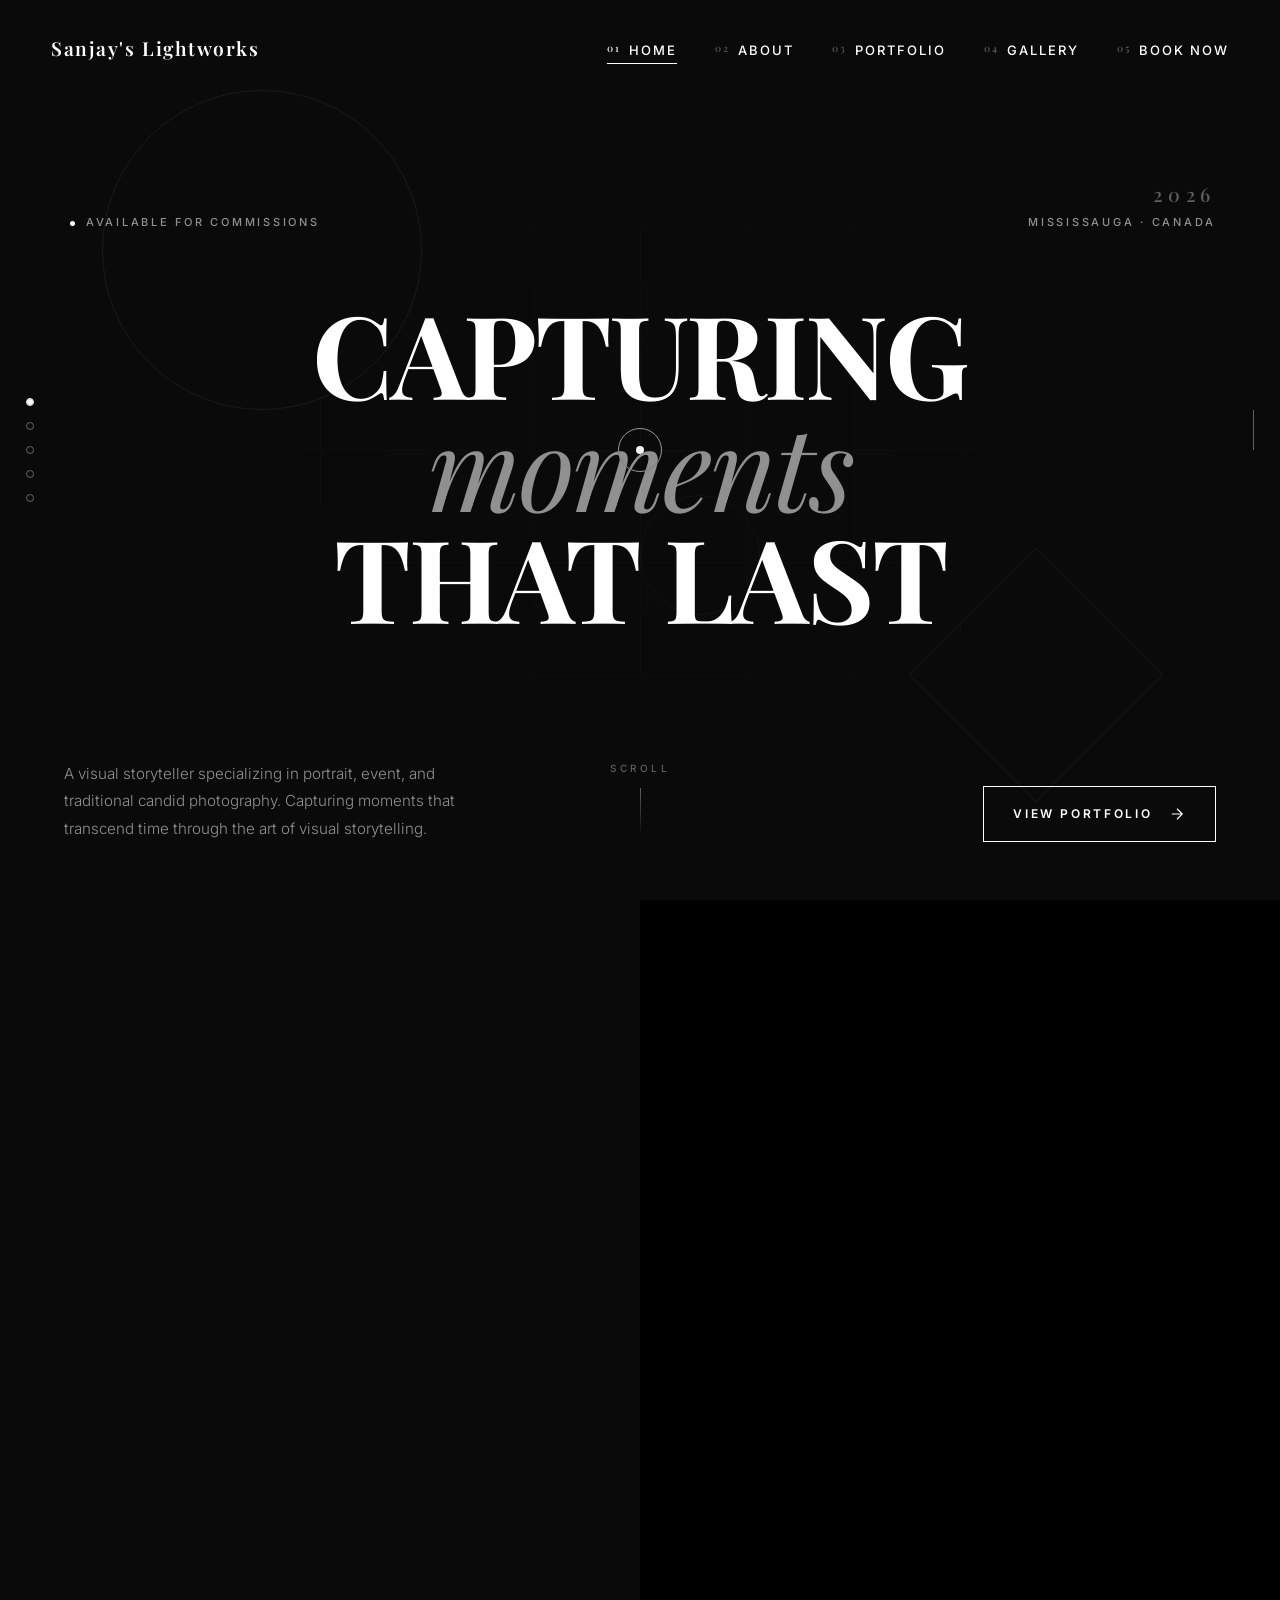
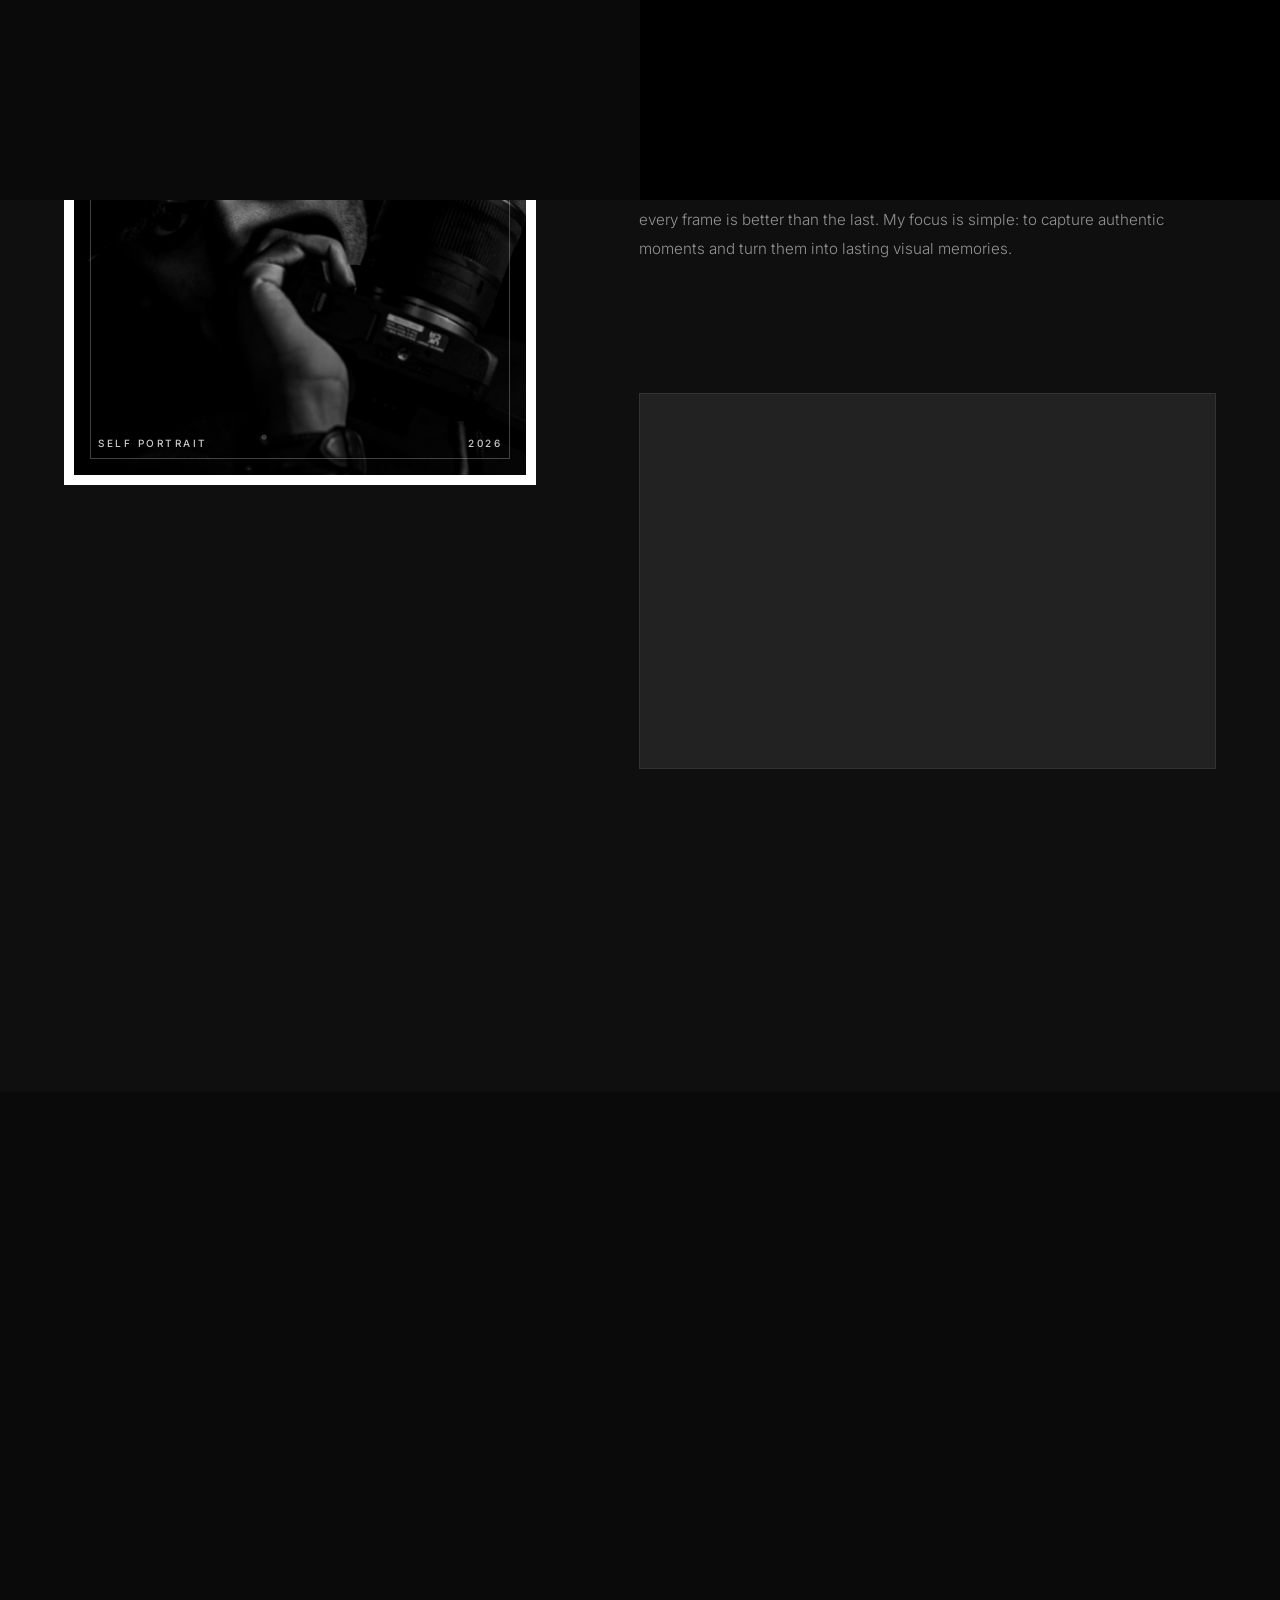
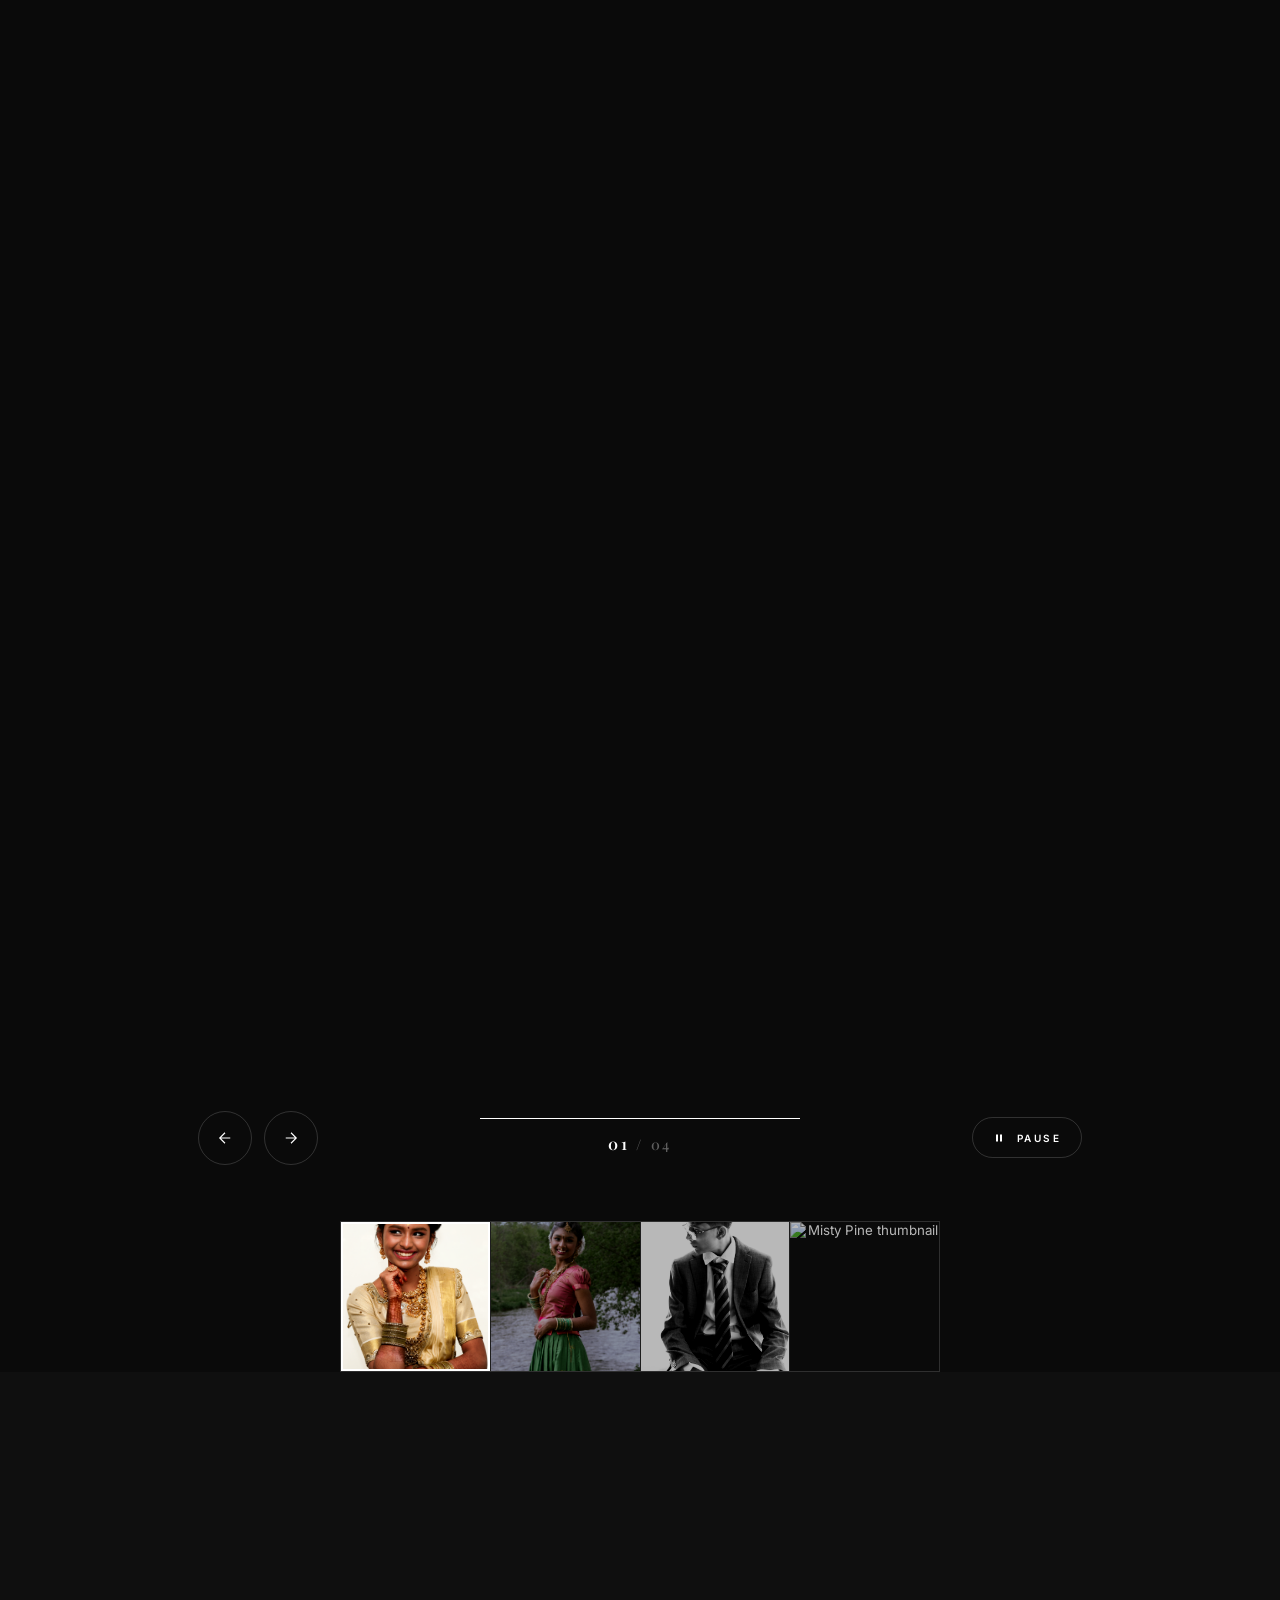
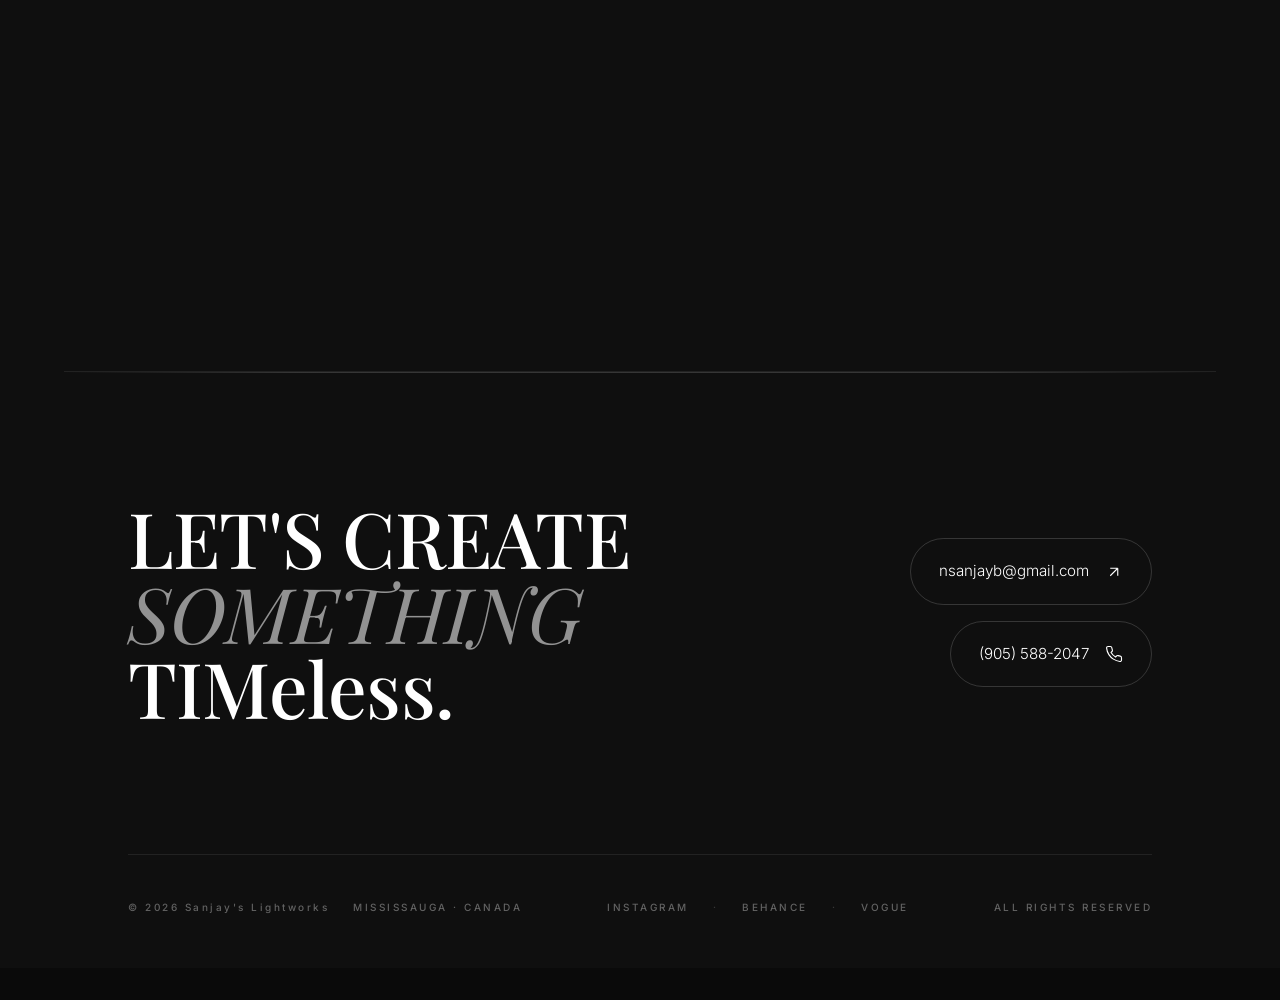
==== commit 536ea195: "Add gallery section with lightbox functionality and dynamic image loading" ====
--- a/index.html
+++ b/index.html
@@ -57,8 +57,13 @@
                     <span class="nav-label">Portfolio</span>
                     <span class="nav-underline"></span>
                 </a>
+                <a href="#gallery" class="nav-link magnetic-link" data-nav="gallery">
+                    <span class="nav-num">04</span>
+                    <span class="nav-label">Gallery</span>
+                    <span class="nav-underline"></span>
+                </a>
                 <a href="#book" class="nav-link magnetic-link" data-nav="book">
-                    <span class="nav-num">04</span>
+                    <span class="nav-num">05</span>
                     <span class="nav-label">Book Now</span>
                     <span class="nav-underline"></span>
                 </a>
@@ -78,7 +83,8 @@
             <a href="#home" class="mobile-menu-link" data-nav="home"><span class="mm-num">01</span><span class="mm-text">Home</span></a>
             <a href="#about" class="mobile-menu-link" data-nav="about"><span class="mm-num">02</span><span class="mm-text">About</span></a>
             <a href="#portfolio" class="mobile-menu-link" data-nav="portfolio"><span class="mm-num">03</span><span class="mm-text">Portfolio</span></a>
-            <a href="#book" class="mobile-menu-link" data-nav="book"><span class="mm-num">04</span><span class="mm-text">Book Now</span></a>
+            <a href="#gallery" class="mobile-menu-link" data-nav="gallery"><span class="mm-num">04</span><span class="mm-text">Gallery</span></a>
+            <a href="#book" class="mobile-menu-link" data-nav="book"><span class="mm-num">05</span><span class="mm-text">Book Now</span></a>
             <div class="mobile-menu-footer">
                 <p>© 2026 Sanjay's Lightworks</p>
             </div>
@@ -90,6 +96,7 @@
         <div class="progress-dot" data-target="home"></div>
         <div class="progress-dot" data-target="about"></div>
         <div class="progress-dot" data-target="portfolio"></div>
+        <div class="progress-dot" data-target="gallery"></div>
         <div class="progress-dot" data-target="book"></div>
     </div>
 
@@ -569,6 +576,43 @@
         </section>
 
 
+        <!-- ==================== GALLERY SECTION ==================== -->
+        <section id="gallery" class="section section-gallery" data-section="gallery">
+            
+            <div class="gallery-container">
+
+                <!-- SECTION HEADER -->
+                <div class="section-header">
+                    <div class="section-num reveal-text">05 / GALLERY</div>
+                    <h2 class="section-title">
+                        <span class="st-line"><span class="st-word reveal-word">THE</span></span>
+                        <span class="st-line"><span class="st-word reveal-word italic">collection</span></span>
+                        <span class="st-line"><span class="st-word reveal-word">GALLERY</span></span>
+                    </h2>
+                </div>
+
+                <!-- PHOTO GRID -->
+                <div class="photo-grid" id="photoGrid">
+                    <!-- Photos will be dynamically loaded and shuffled -->
+                </div>
+
+            </div>
+
+            <!-- LIGHTBOX OVERLAY -->
+            <div class="lightbox" id="lightbox">
+                <button class="lightbox-close" id="lightboxClose" aria-label="Close lightbox">
+                    <svg viewBox="0 0 24 24" fill="none" stroke="currentColor" stroke-width="2">
+                        <path d="M18 6L6 18M6 6l12 12"/>
+                    </svg>
+                </button>
+                <div class="lightbox-content">
+                    <img src="" alt="Expanded view" class="lightbox-img" id="lightboxImg">
+                </div>
+            </div>
+
+        </section>
+
+
         <!-- ==================== BOOK NOW SECTION ==================== -->
         <section id="book" class="section section-book" data-section="book">
 
@@ -576,7 +620,7 @@
 
                 <!-- SECTION HEADER -->
                 <div class="section-header">
-                    <div class="section-num reveal-text">04 / BOOK NOW</div>
+                    <div class="section-num reveal-text">05 / BOOK NOW</div>
                     <h2 class="section-title">
                         <span class="st-line"><span class="st-word reveal-word">RESERVE</span></span>
                         <span class="st-line"><span class="st-word reveal-word italic">your</span></span>
--- a/styles.css
+++ b/styles.css
@@ -539,6 +539,7 @@
 .mobile-menu.open .mobile-menu-link:nth-child(1) { transition-delay: 0.15s; }
 .mobile-menu.open .mobile-menu-link:nth-child(2) { transition-delay: 0.25s; }
 .mobile-menu.open .mobile-menu-link:nth-child(3) { transition-delay: 0.35s; }
+.mobile-menu.open .mobile-menu-link:nth-child(4) { transition-delay: 0.45s; }
 
 .mm-num {
     font-family: var(--font-display);
@@ -1808,6 +1809,164 @@
 
 .thumb:not(.active):hover .thumb-overlay {
     background: rgba(255,255,255,0.05);
+}
+
+/* ---------- GALLERY SECTION ---------- */
+.section-gallery {
+    background: var(--color-bg-alt);
+}
+
+.gallery-container {
+    max-width: var(--container-max);
+    margin: 0 auto;
+}
+
+.photo-grid {
+    display: grid;
+    grid-template-columns: repeat(3, 1fr);
+    gap: 1.5rem;
+    margin-top: 3rem;
+}
+
+@media (max-width: 900px) {
+    .photo-grid {
+        grid-template-columns: repeat(2, 1fr);
+        gap: 1rem;
+    }
+}
+
+@media (max-width: 600px) {
+    .photo-grid {
+        grid-template-columns: repeat(2, 1fr);
+        gap: 1rem;
+    }
+}
+
+@media (max-width: 400px) {
+    .photo-grid {
+        grid-template-columns: 1fr;
+        gap: 1rem;
+    }
+}
+
+.photo-item {
+    position: relative;
+    aspect-ratio: 4 / 5;
+    overflow: hidden;
+    cursor: pointer;
+    border: 10px solid #ffffff;
+    box-sizing: border-box;
+    transition: transform 0.4s var(--ease-out), box-shadow 0.4s var(--ease-out);
+}
+
+.photo-item:hover {
+    transform: scale(1.05);
+    box-shadow: 0 20px 40px rgba(0, 0, 0, 0.3);
+    z-index: 10;
+}
+
+.photo-img {
+    width: 100%;
+    height: 100%;
+    object-fit: cover;
+    filter: grayscale(0%) contrast(1.05);
+    transition: filter 0.4s var(--ease-out);
+}
+
+.photo-item:hover .photo-img {
+    filter: grayscale(0%) contrast(1.1);
+}
+
+.photo-overlay {
+    position: absolute;
+    inset: 0;
+    background: rgba(0, 0, 0, 0.3);
+    display: flex;
+    align-items: center;
+    justify-content: center;
+    opacity: 0;
+    transition: opacity 0.4s var(--ease-out);
+}
+
+.photo-item:hover .photo-overlay {
+    opacity: 1;
+}
+
+.photo-expand-icon {
+    font-size: 3rem;
+    color: var(--color-text);
+    font-weight: 300;
+    transform: scale(0.8);
+    transition: transform 0.4s var(--ease-out);
+}
+
+.photo-item:hover .photo-expand-icon {
+    transform: scale(1);
+}
+
+/* LIGHTBOX */
+.lightbox {
+    position: fixed;
+    inset: 0;
+    background: rgba(0, 0, 0, 0.95);
+    z-index: 10000;
+    display: flex;
+    align-items: center;
+    justify-content: center;
+    opacity: 0;
+    visibility: hidden;
+    transition: opacity 0.4s var(--ease-out), visibility 0.4s var(--ease-out);
+}
+
+.lightbox.active {
+    opacity: 1;
+    visibility: visible;
+}
+
+.lightbox-close {
+    position: absolute;
+    top: 2rem;
+    right: 2rem;
+    width: 50px;
+    height: 50px;
+    background: transparent;
+    border: 2px solid var(--color-text);
+    border-radius: 50%;
+    display: flex;
+    align-items: center;
+    justify-content: center;
+    cursor: pointer;
+    transition: background 0.3s var(--ease-out), transform 0.3s var(--ease-out);
+    z-index: 10001;
+}
+
+.lightbox-close:hover {
+    background: var(--color-text);
+    transform: rotate(90deg);
+}
+
+.lightbox-close svg {
+    width: 24px;
+    height: 24px;
+    color: var(--color-text);
+    transition: color 0.3s var(--ease-out);
+}
+
+.lightbox-close:hover svg {
+    color: var(--color-inverse);
+}
+
+.lightbox-content {
+    max-width: 90vw;
+    max-height: 90vh;
+    position: relative;
+}
+
+.lightbox-img {
+    max-width: 100%;
+    max-height: 90vh;
+    object-fit: contain;
+    border: 10px solid #ffffff;
 }
 
 /* ---------- BOOK NOW SECTION ---------- */
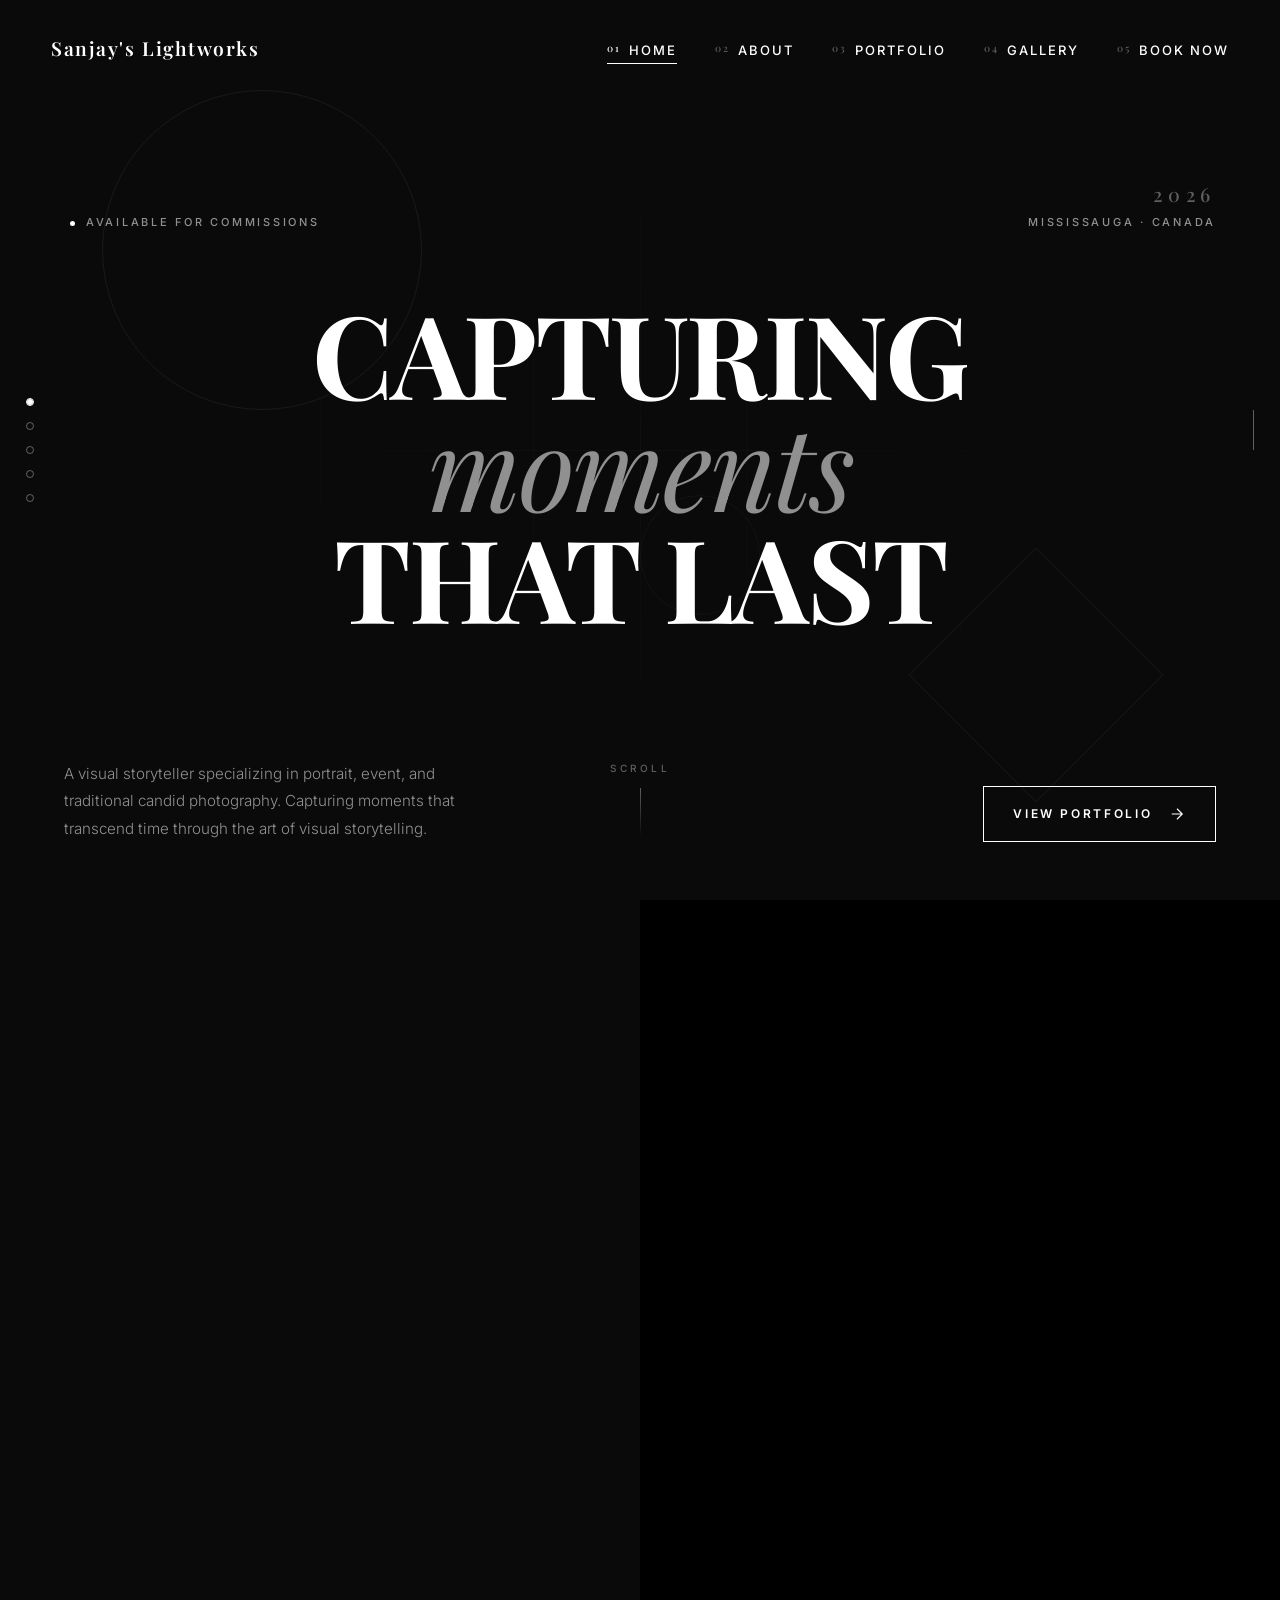
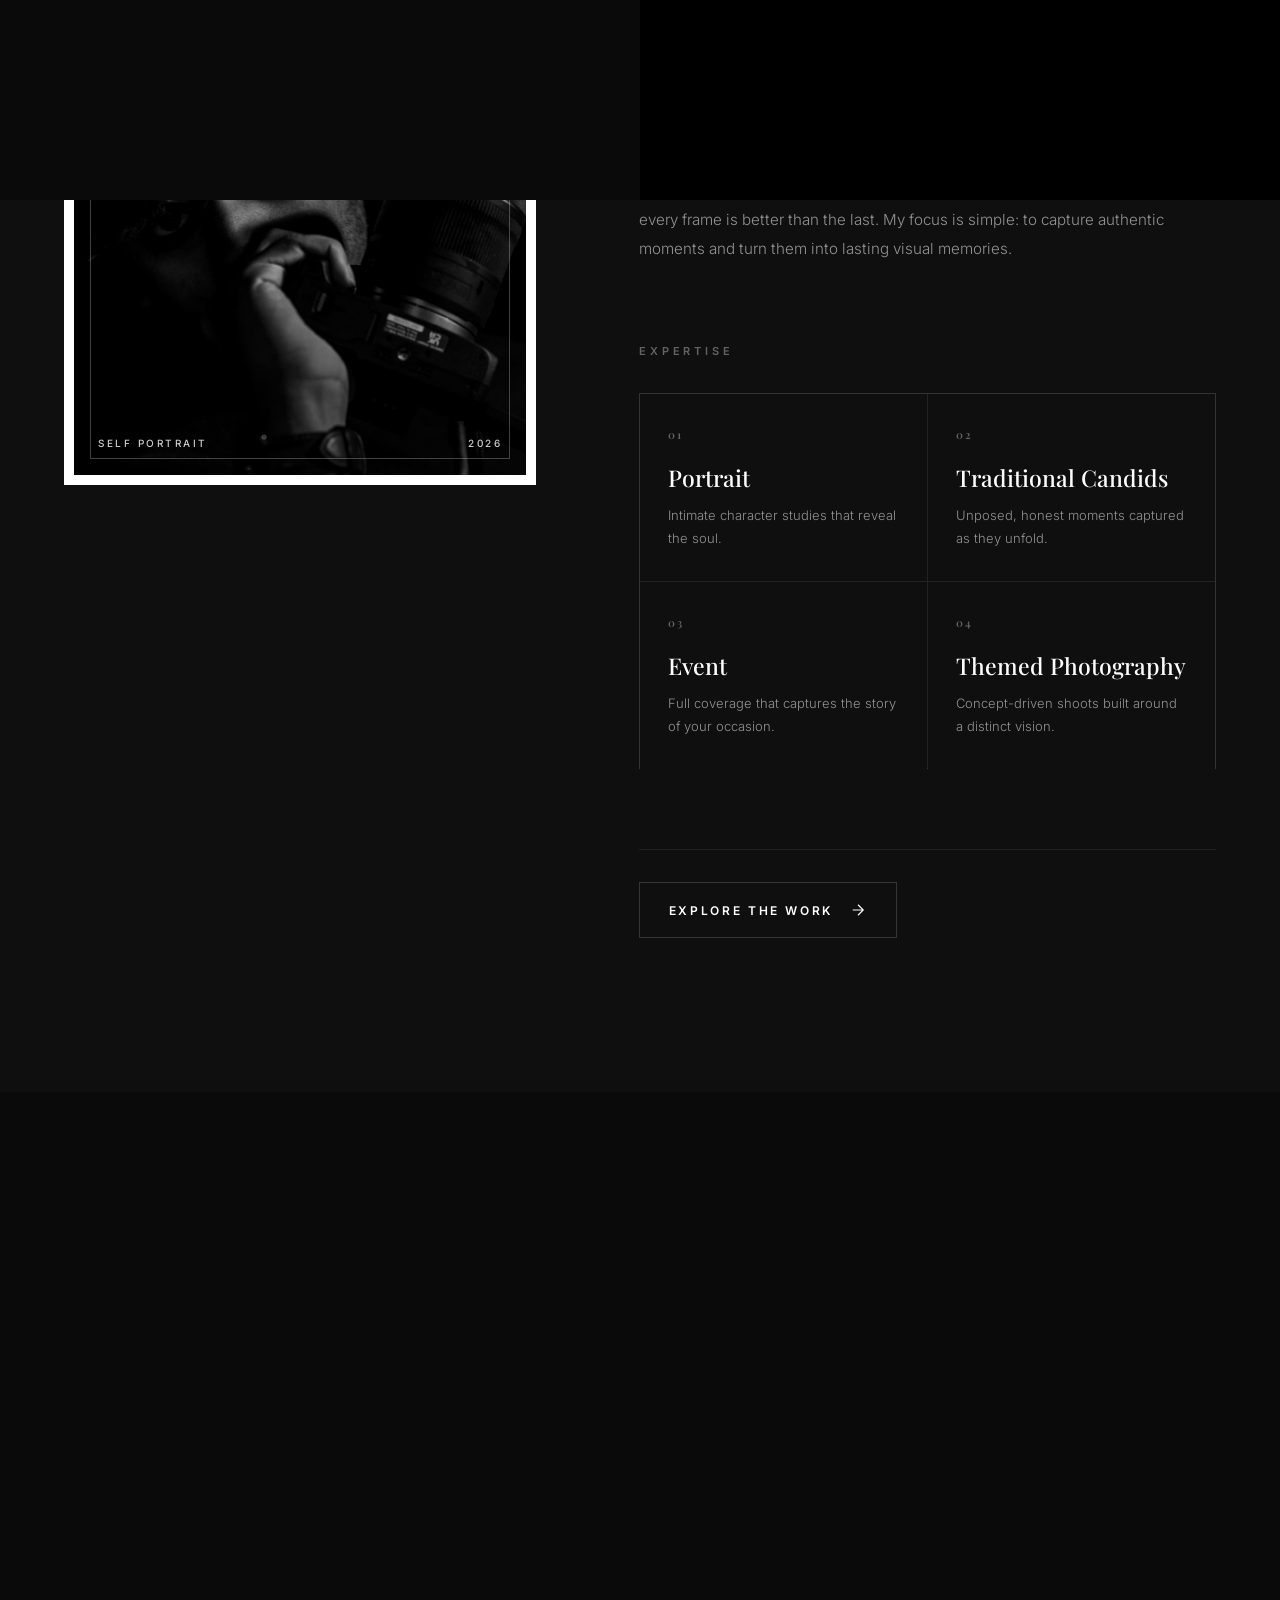
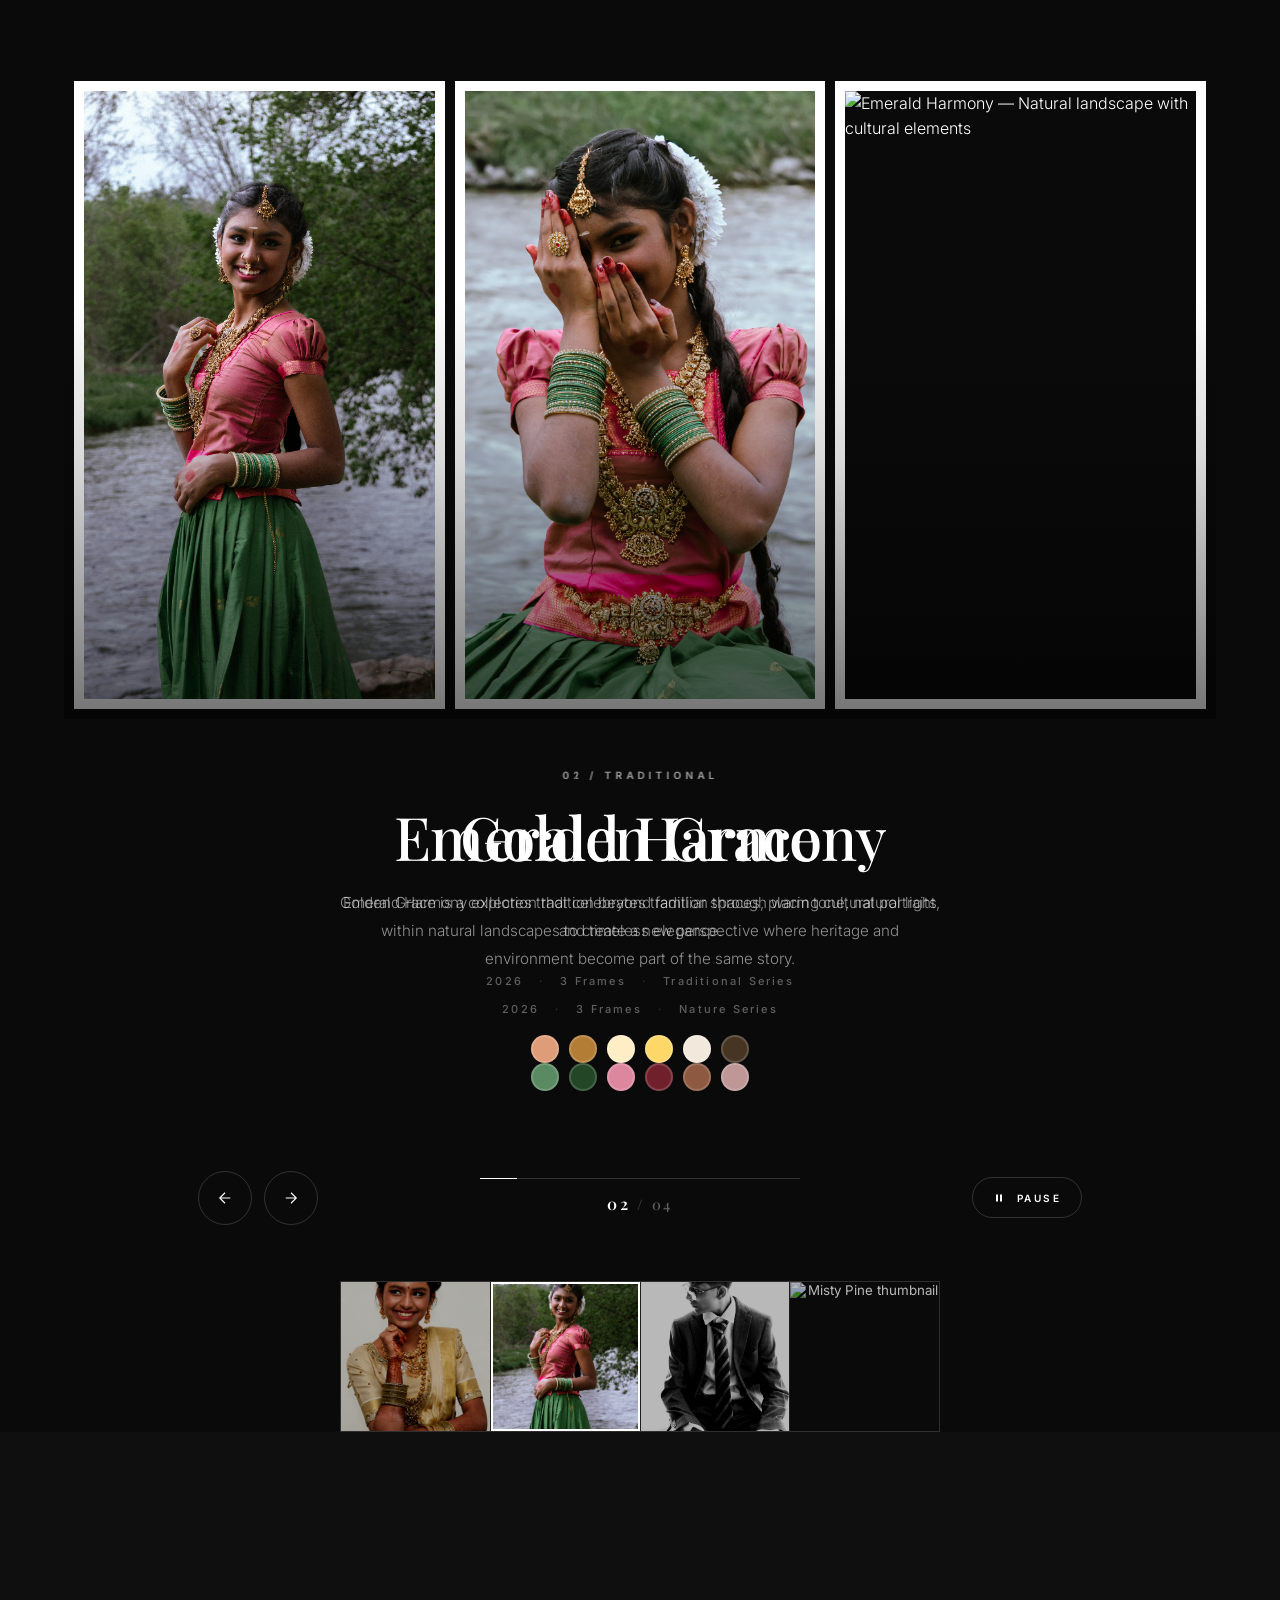
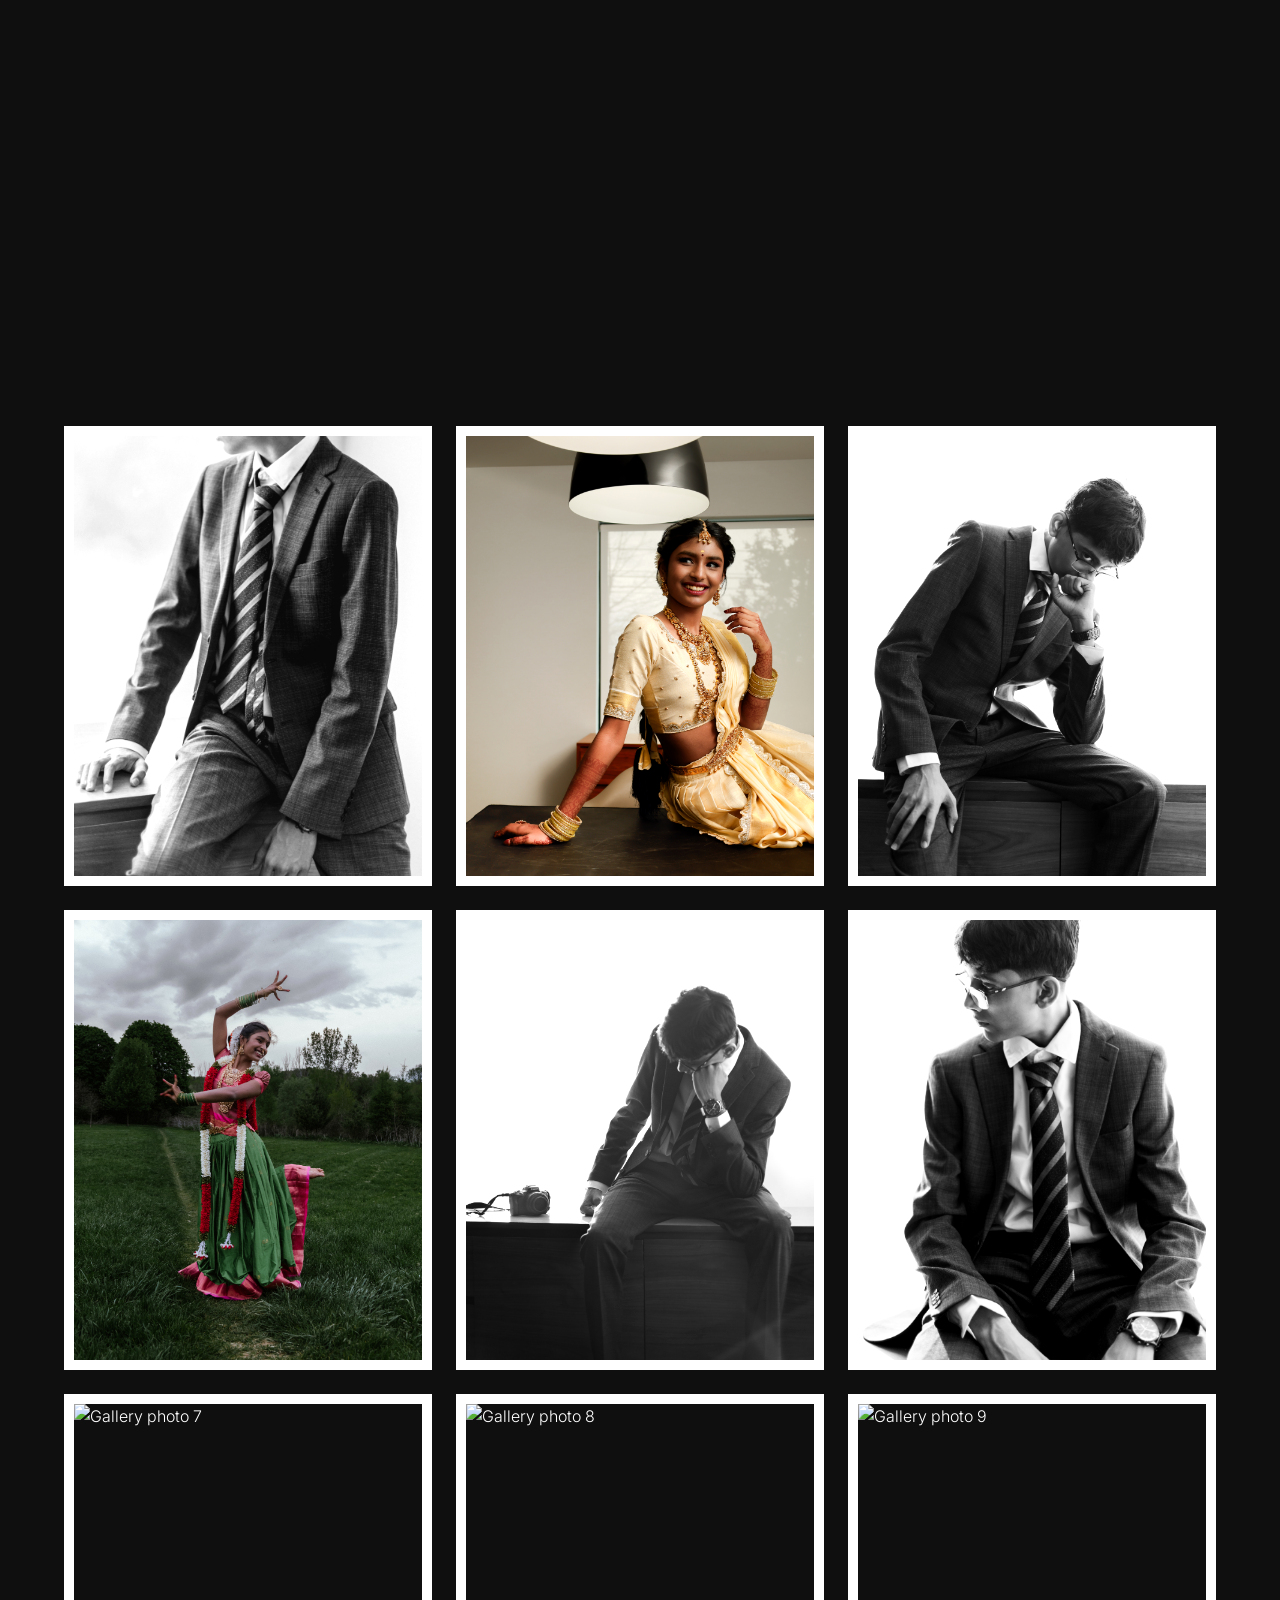
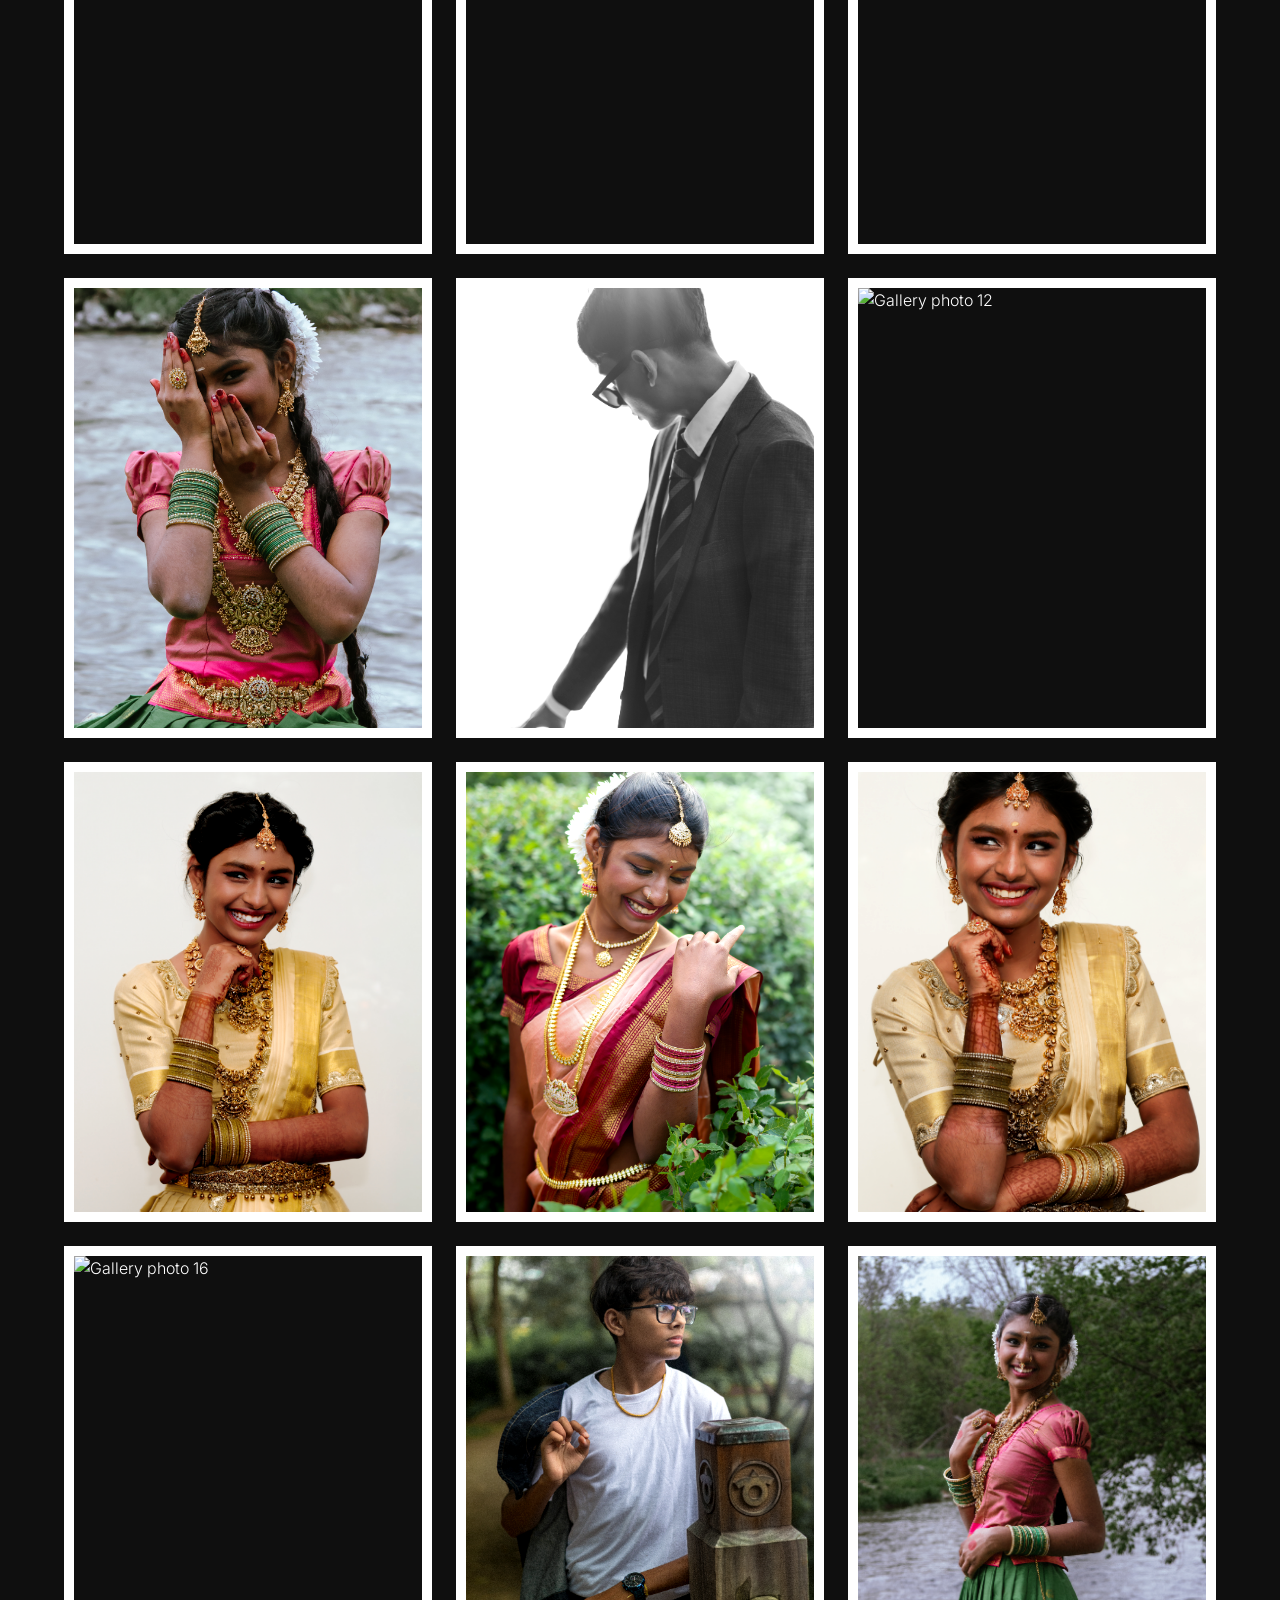
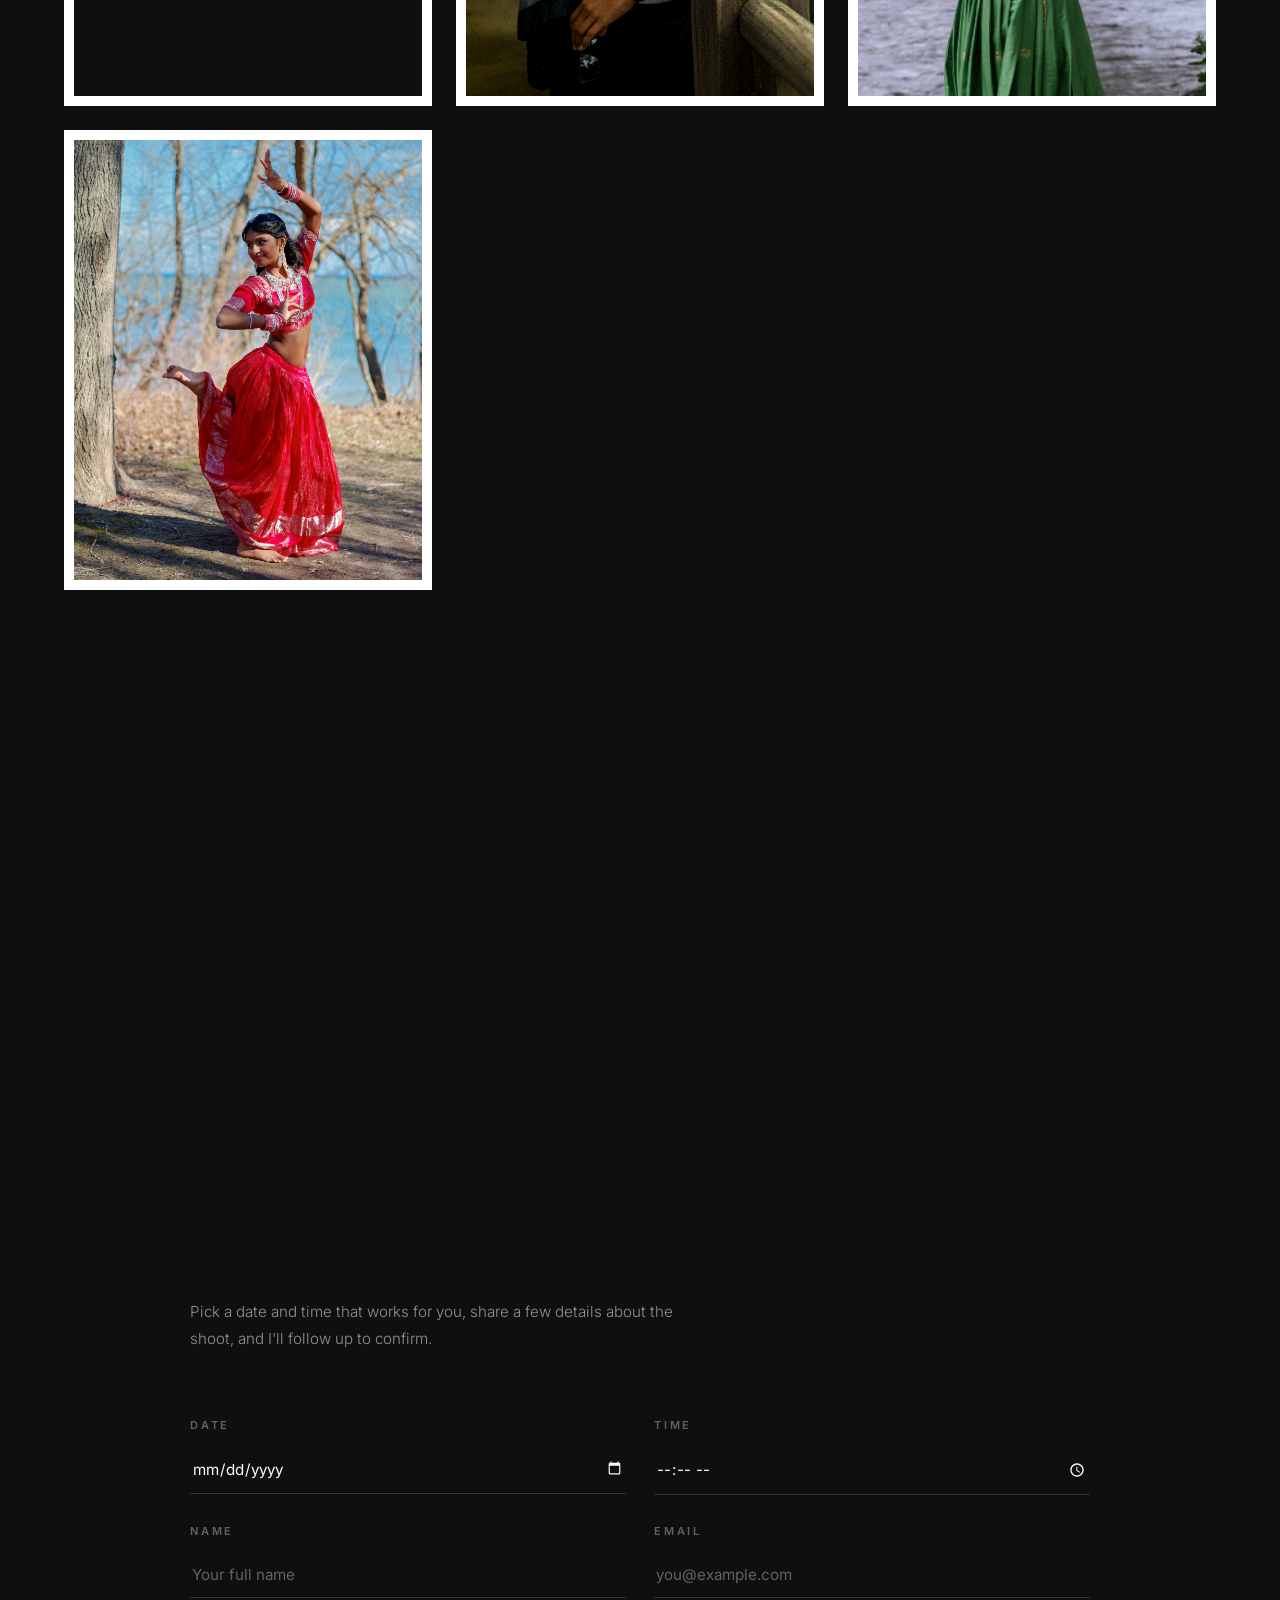
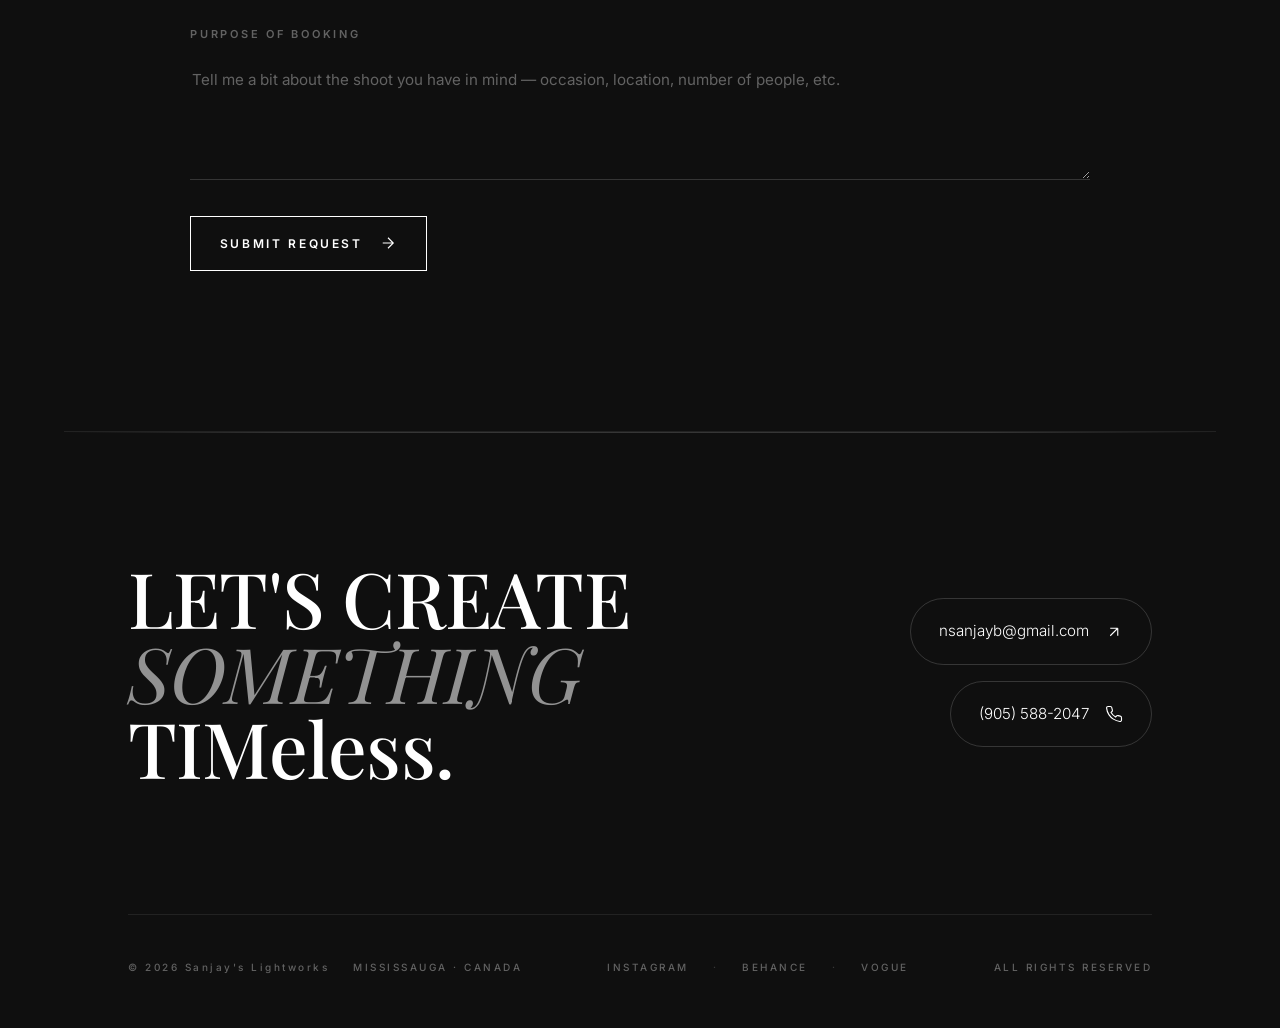
==== commit be1ef801: "Remove custom cursor implementation and update cursor styles for improved usability" ====
--- a/index.html
+++ b/index.html
@@ -11,12 +11,6 @@
     <link rel="stylesheet" href="styles.css">
 </head>
 <body>
-
-    <!-- CUSTOM CURSOR -->
-    <div class="cursor cursor-dot" aria-hidden="true"></div>
-    <div class="cursor cursor-ring" aria-hidden="true">
-        <span class="cursor-text">VIEW</span>
-    </div>
 
     <!-- PAGE TRANSITION OVERLAY -->
     <div class="page-transition" aria-hidden="true">
--- a/styles.css
+++ b/styles.css
@@ -63,7 +63,7 @@
     font-weight: 300;
     font-size: 16px;
     overflow-x: hidden;
-    cursor: none;
+    cursor: auto;
 }
 
 @media (max-width: 768px) {
@@ -83,7 +83,7 @@
 a {
     color: inherit;
     text-decoration: none;
-    cursor: none;
+    cursor: pointer;
 }
 
 @media (max-width: 768px) {
@@ -95,7 +95,7 @@
     border: none;
     background: none;
     color: inherit;
-    cursor: none;
+    cursor: pointer;
     outline: none;
 }
 
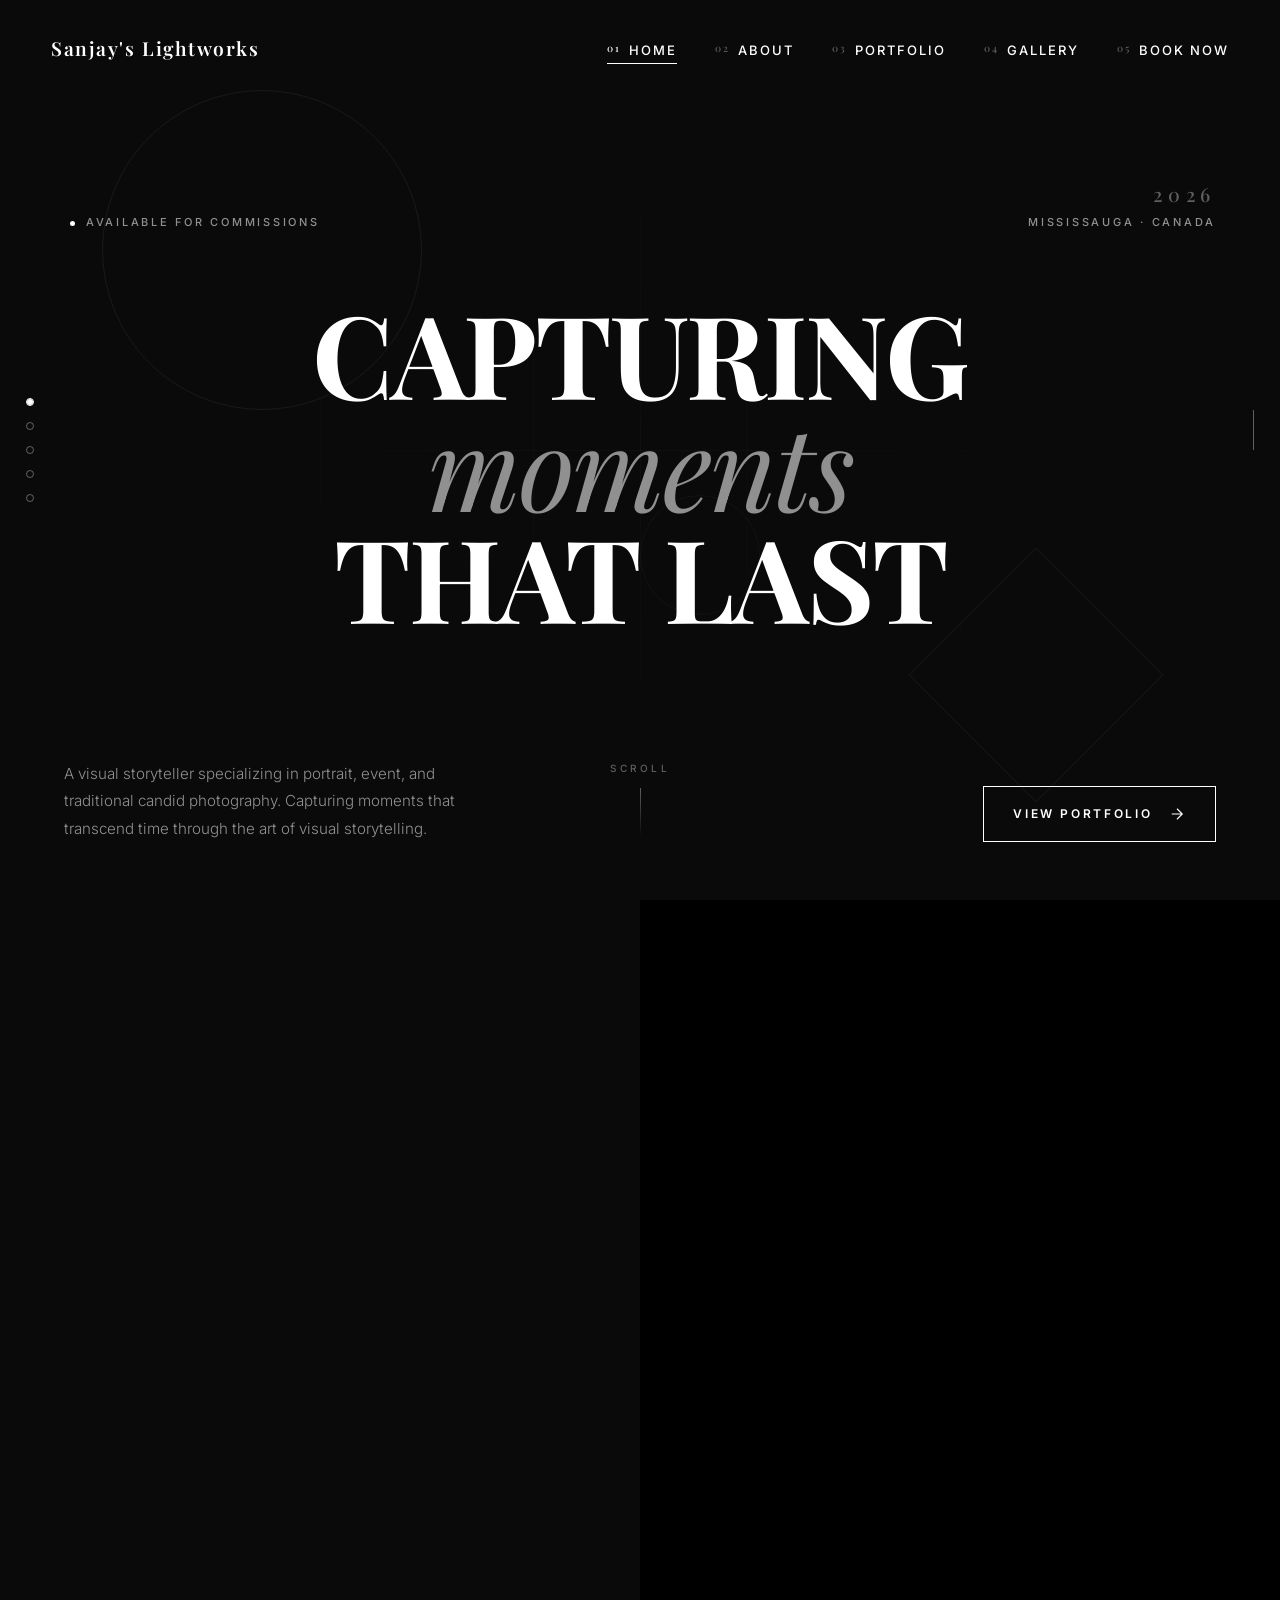
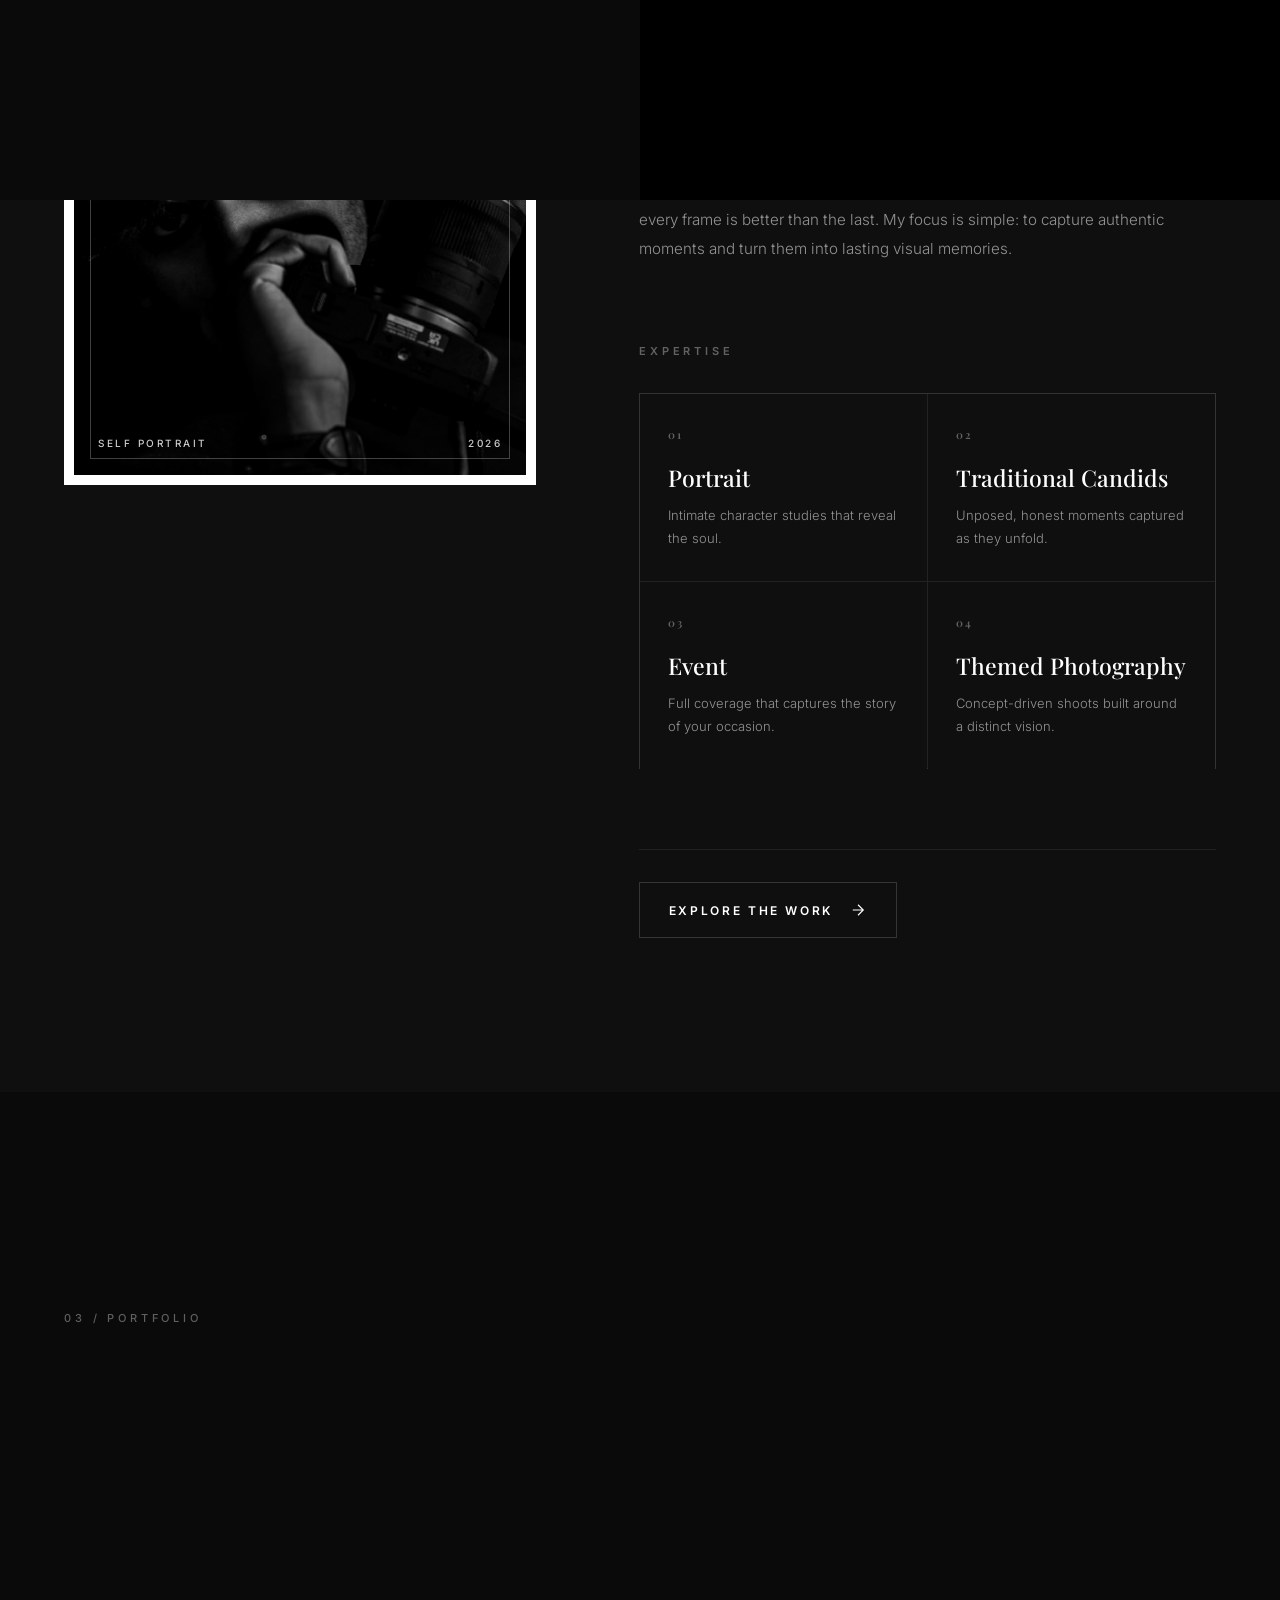
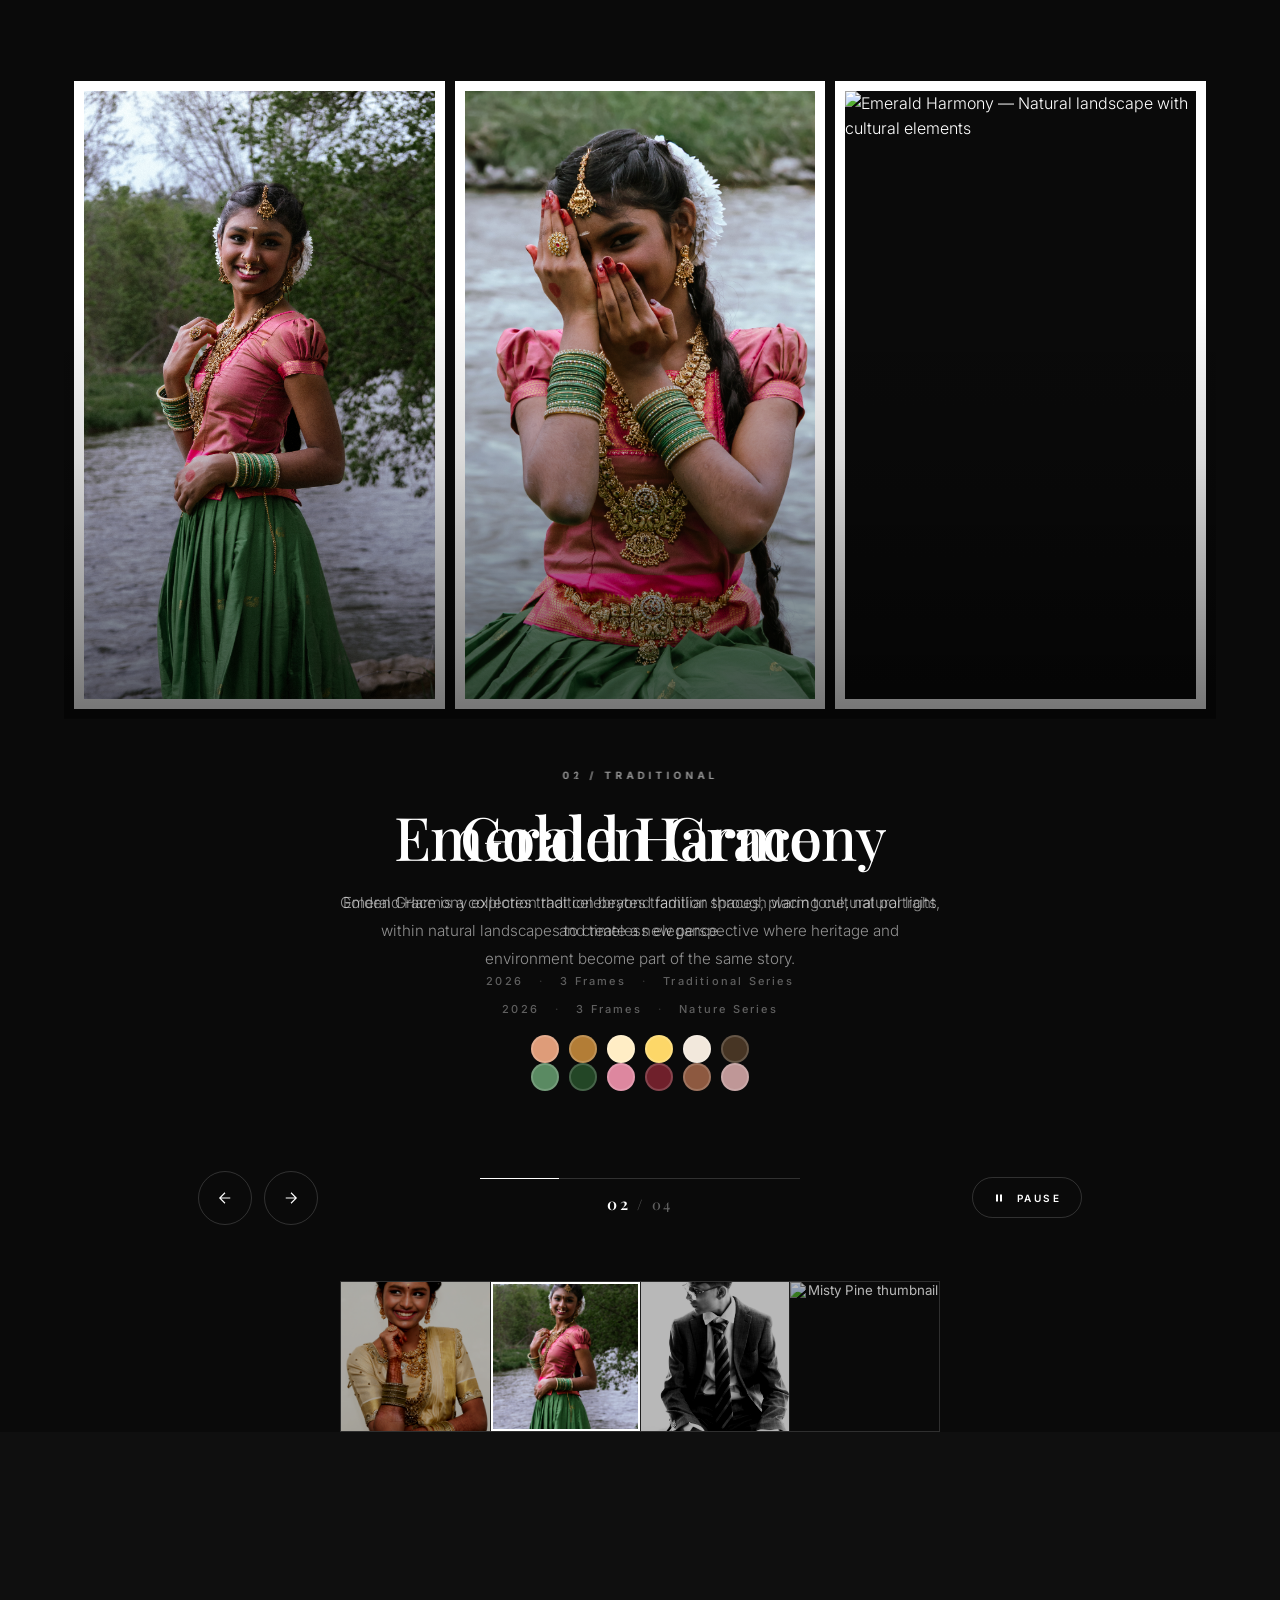
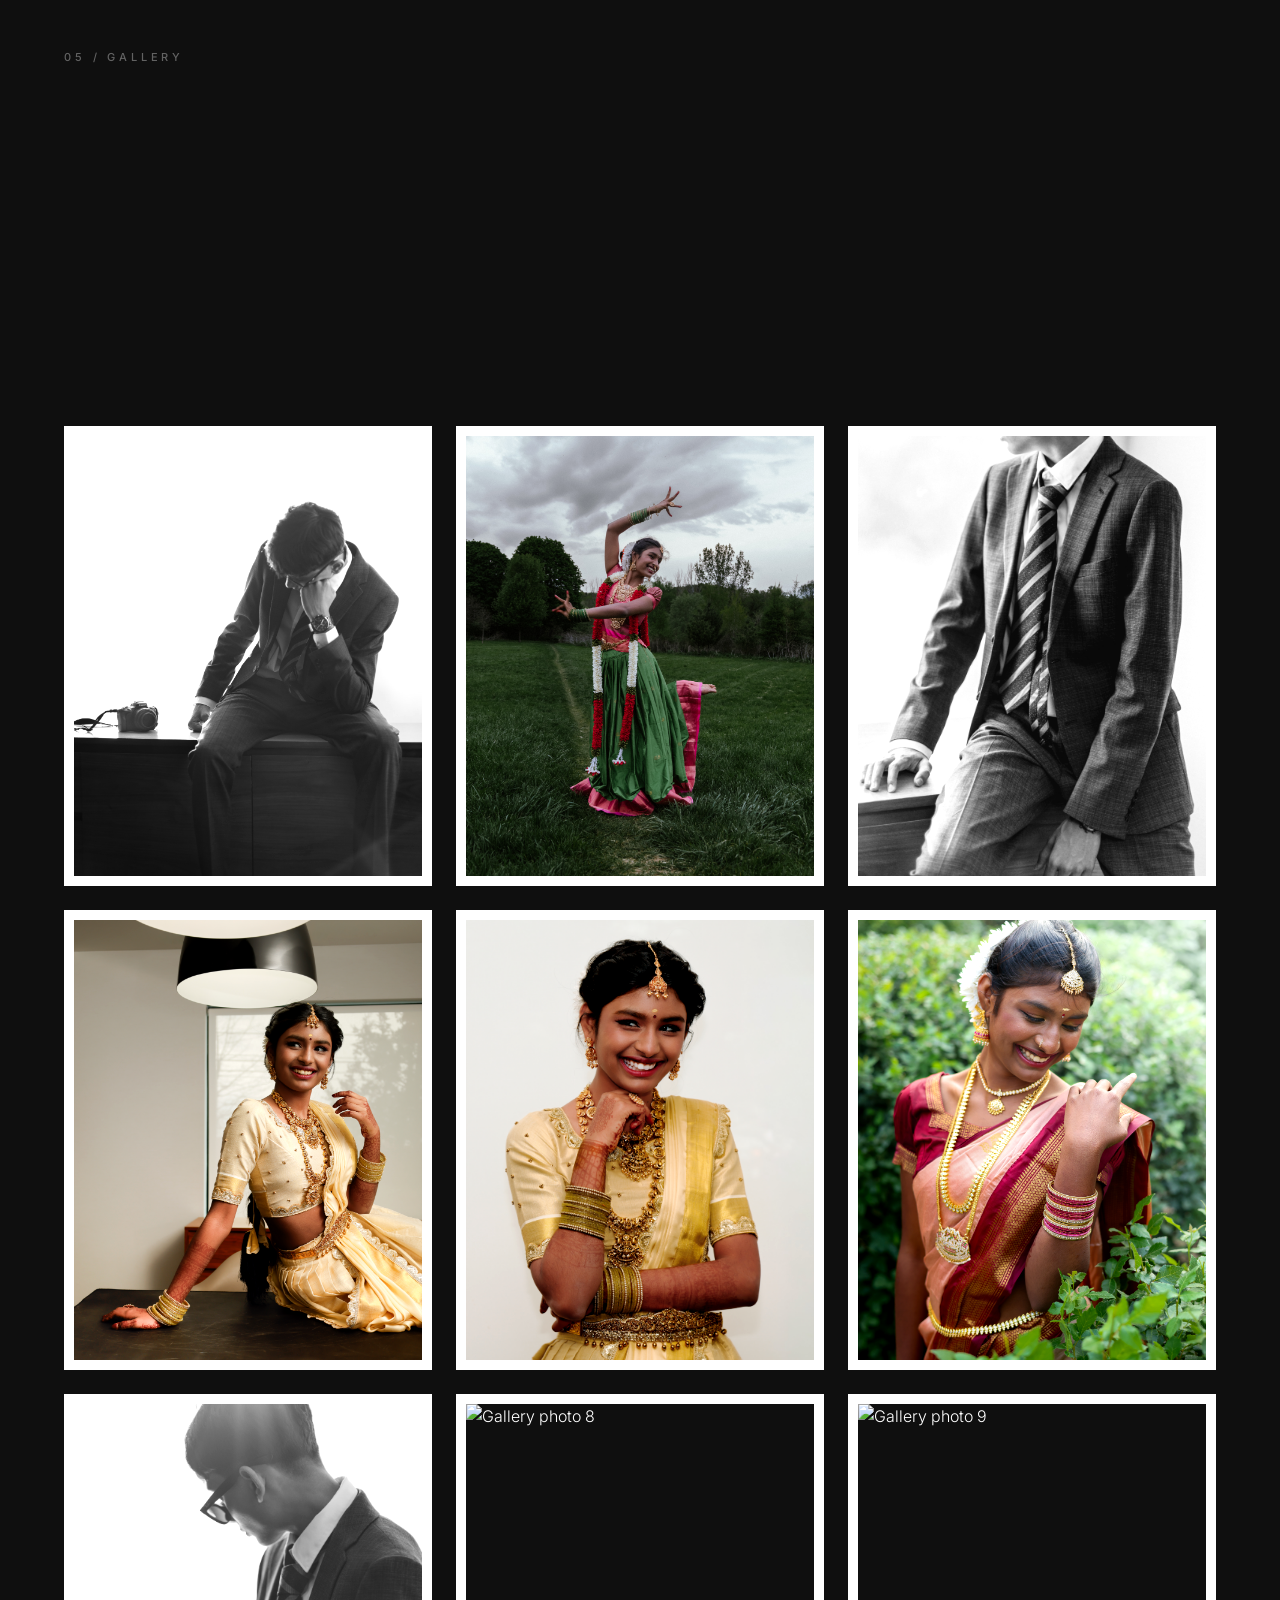
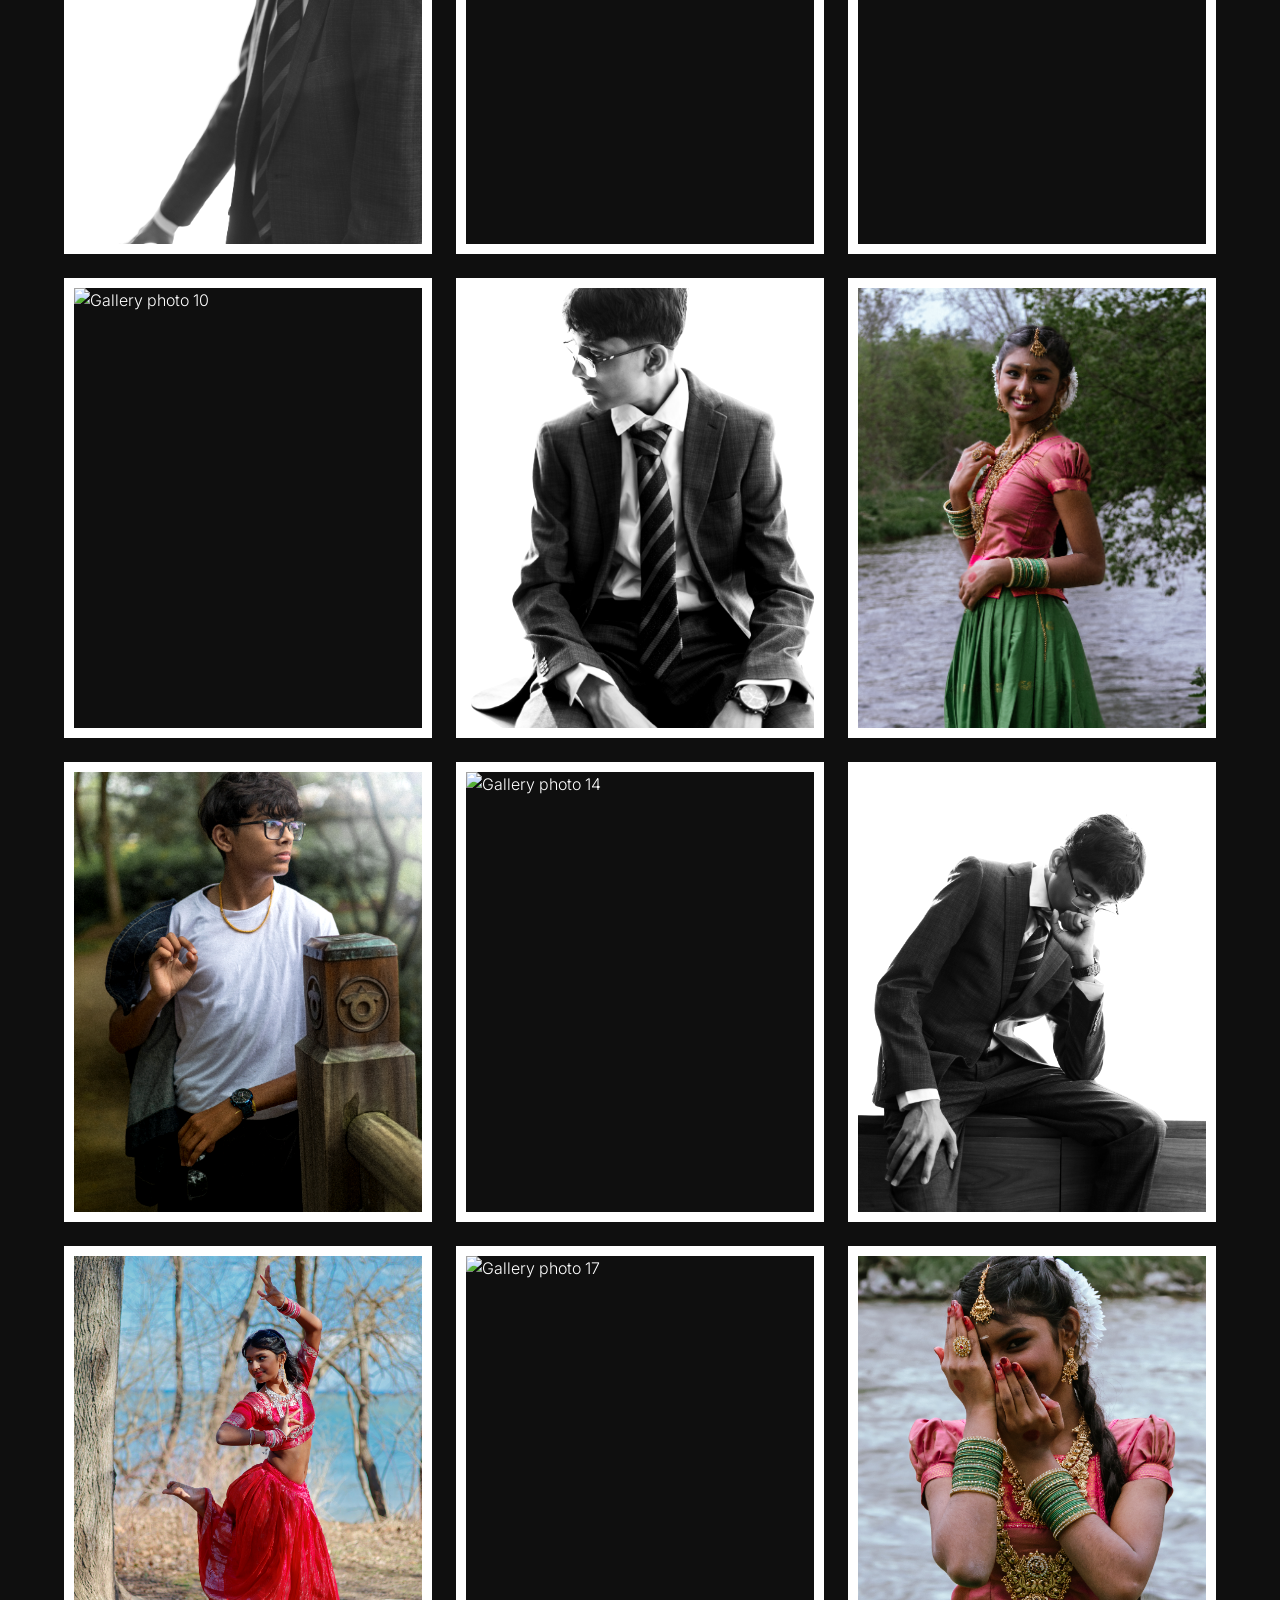
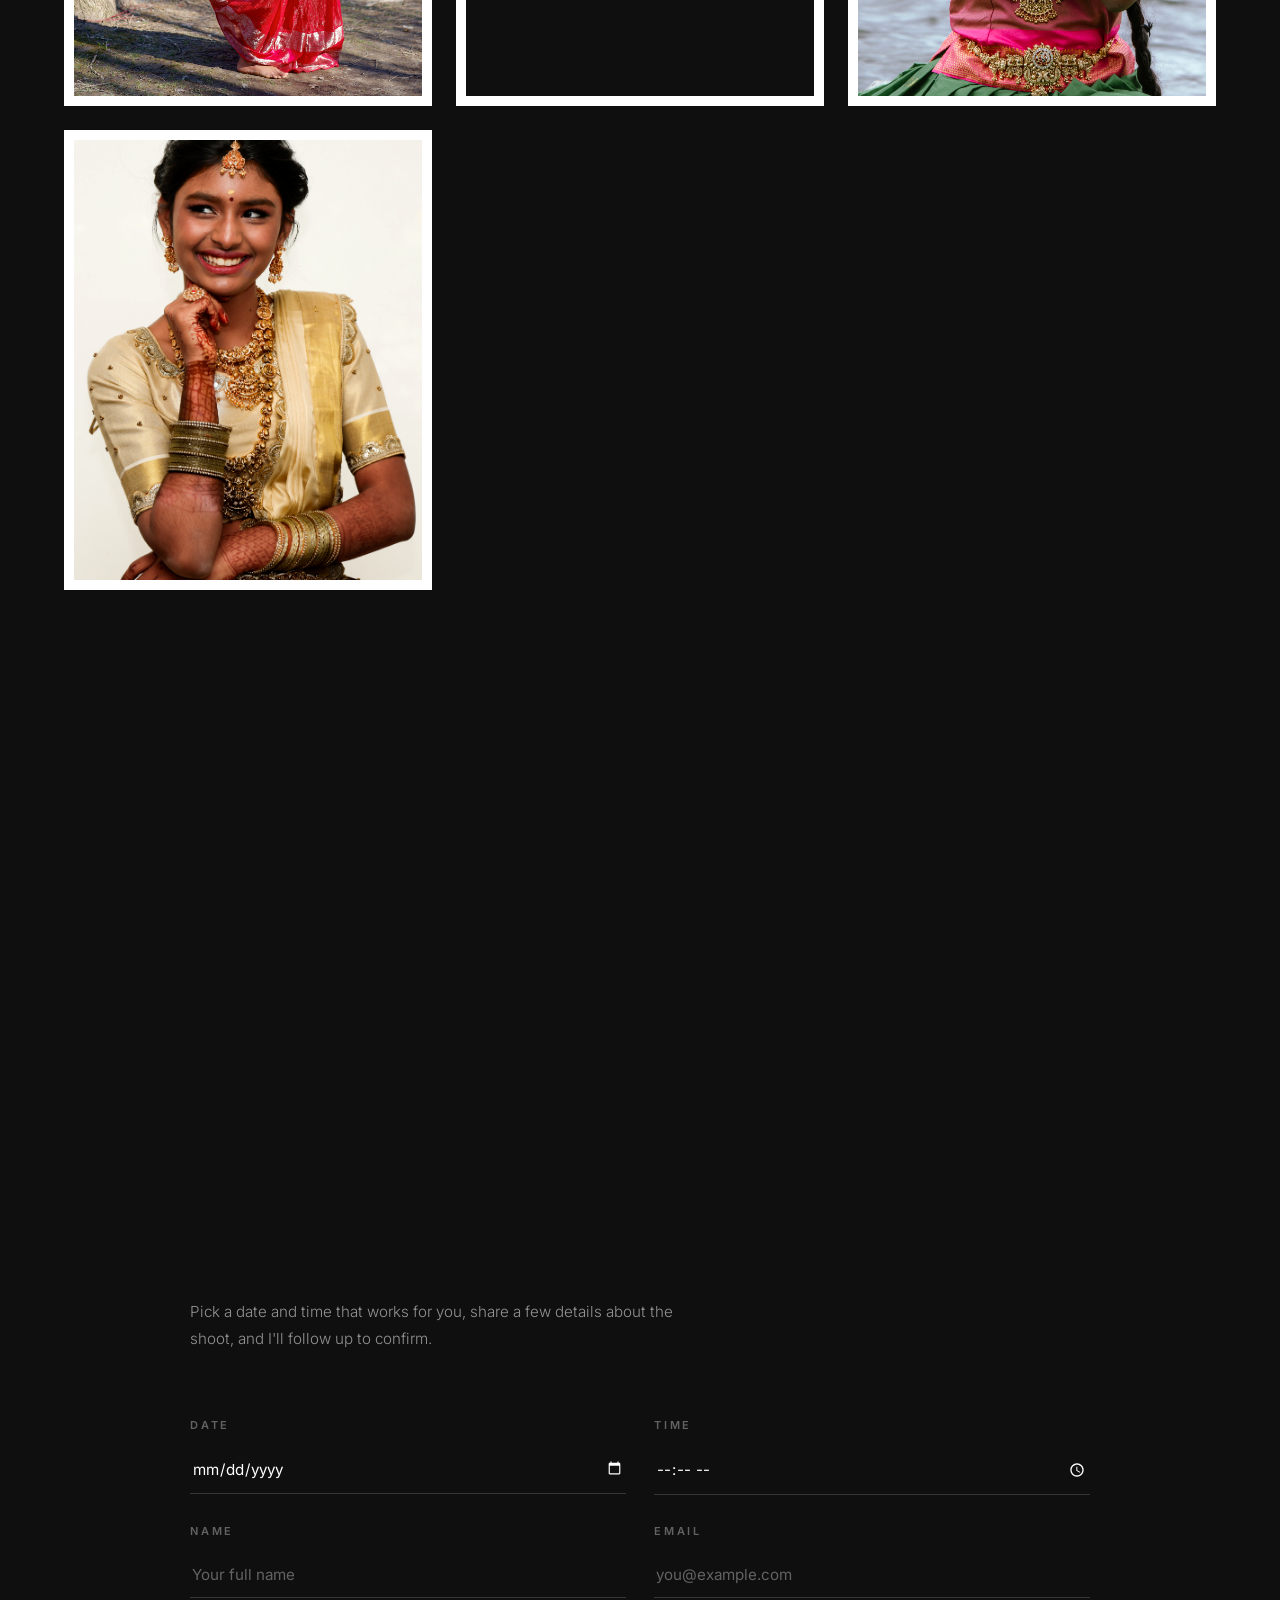
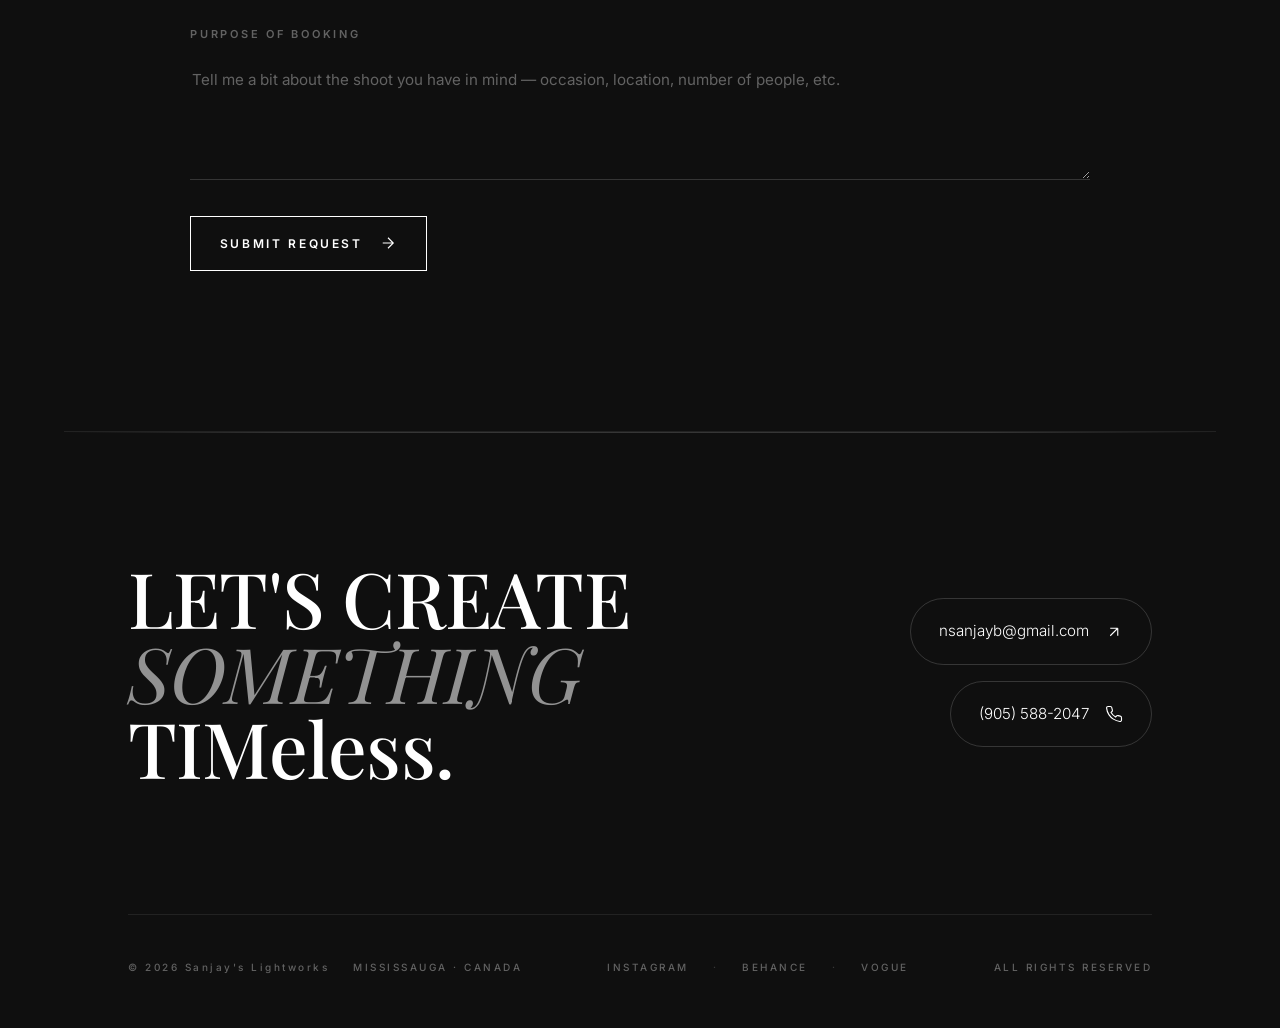
==== commit 8e10d3d2: "Update booking form action URL to use the correct Formspree endpoint" ====
--- a/index.html
+++ b/index.html
@@ -624,7 +624,7 @@
                 </div>
 
                 <!-- BOOKING FORM -->
-                <form class="booking-form reveal-up" id="bookingForm" action="https://formspree.io/f/YOUR_FORM_ID" method="POST" novalidate>
+                <form class="booking-form reveal-up" id="bookingForm" action="https://formspree.io/f/mwlkzapl" method="POST" novalidate>
 
                     <div class="form-row">
                         <div class="form-group">
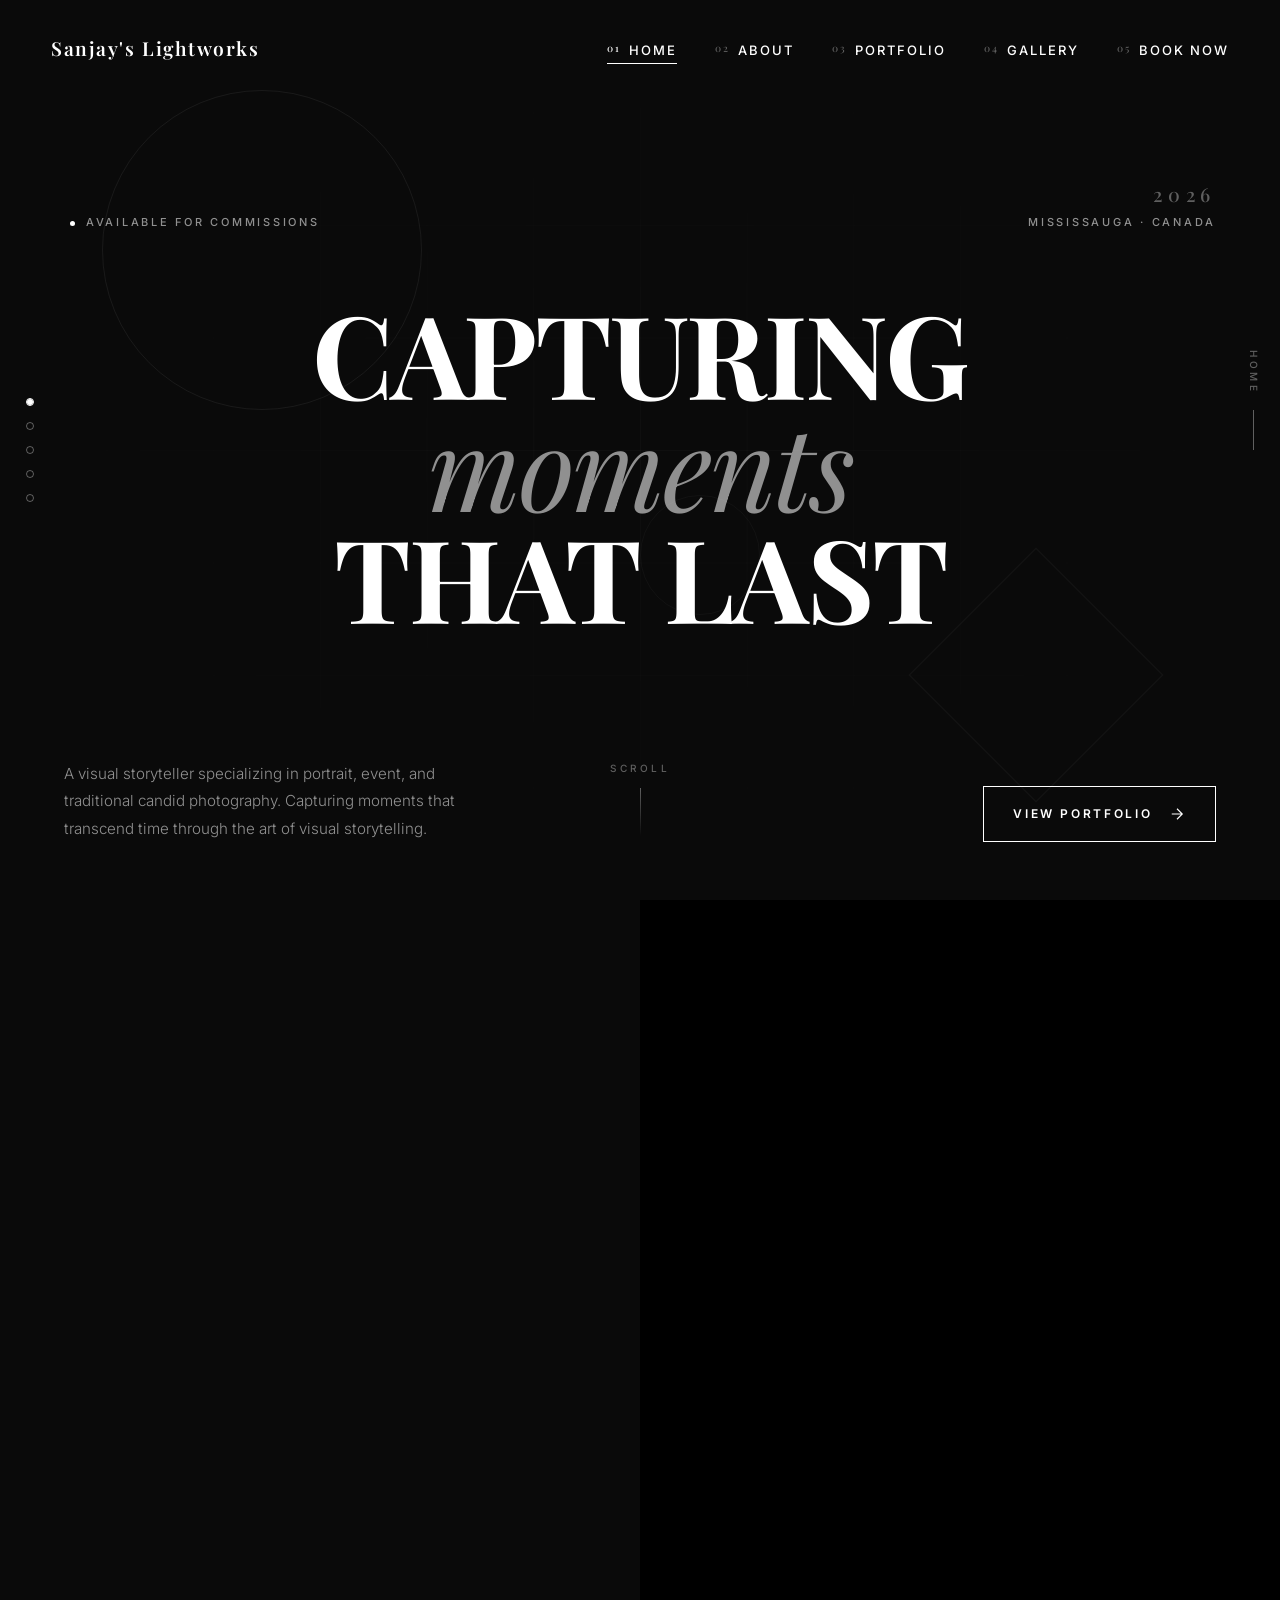
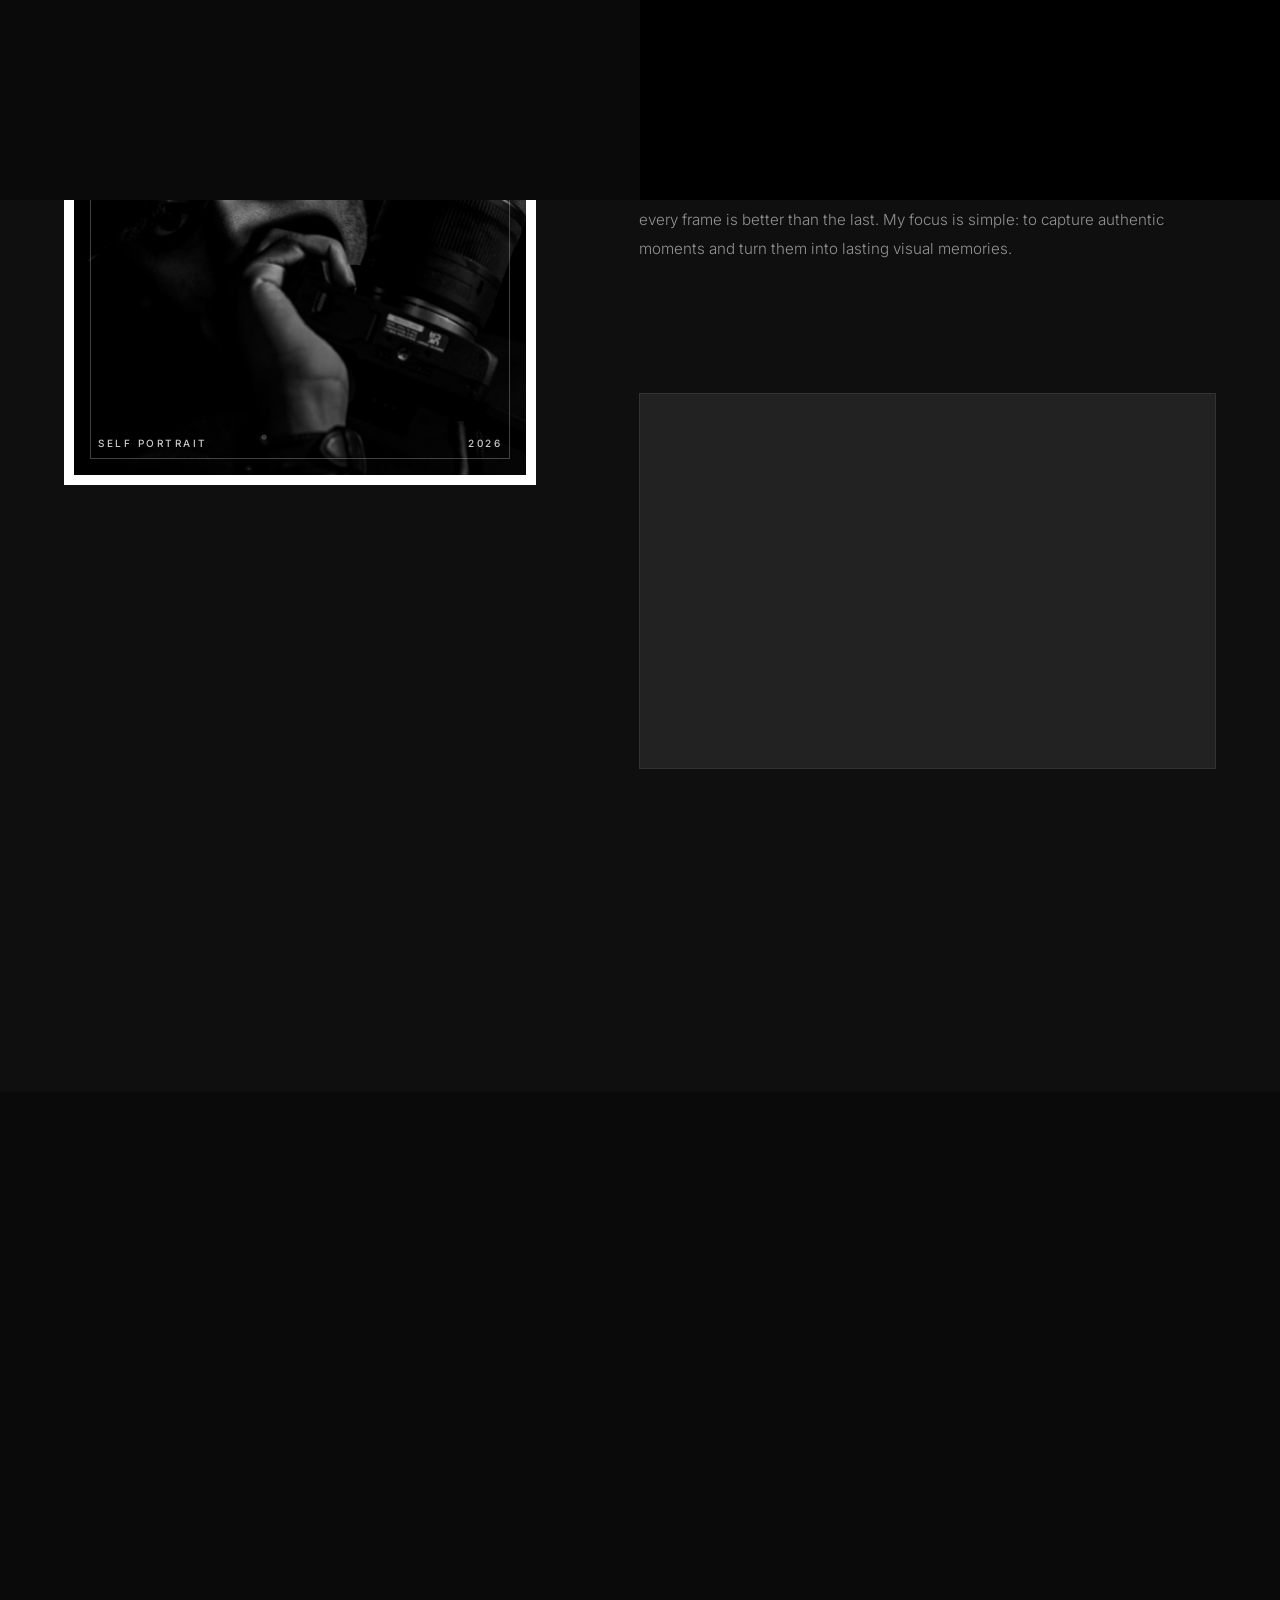
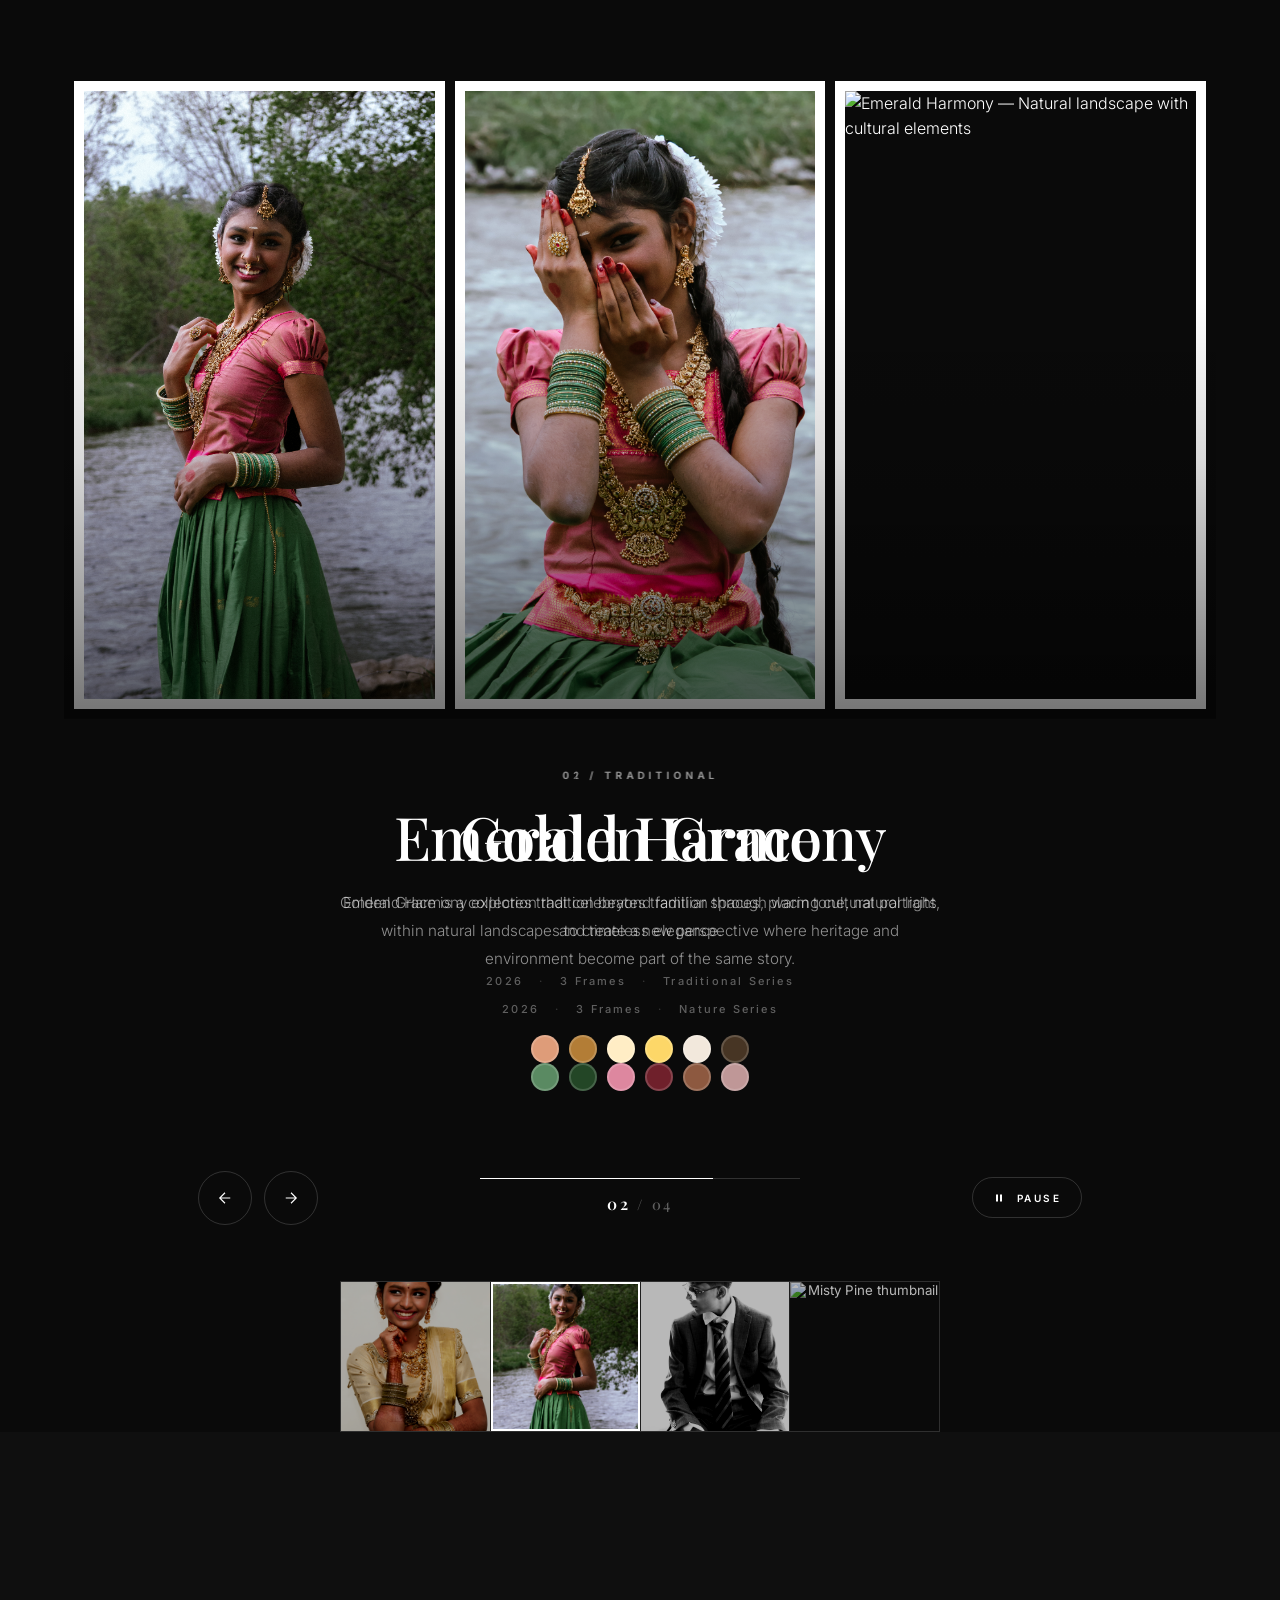
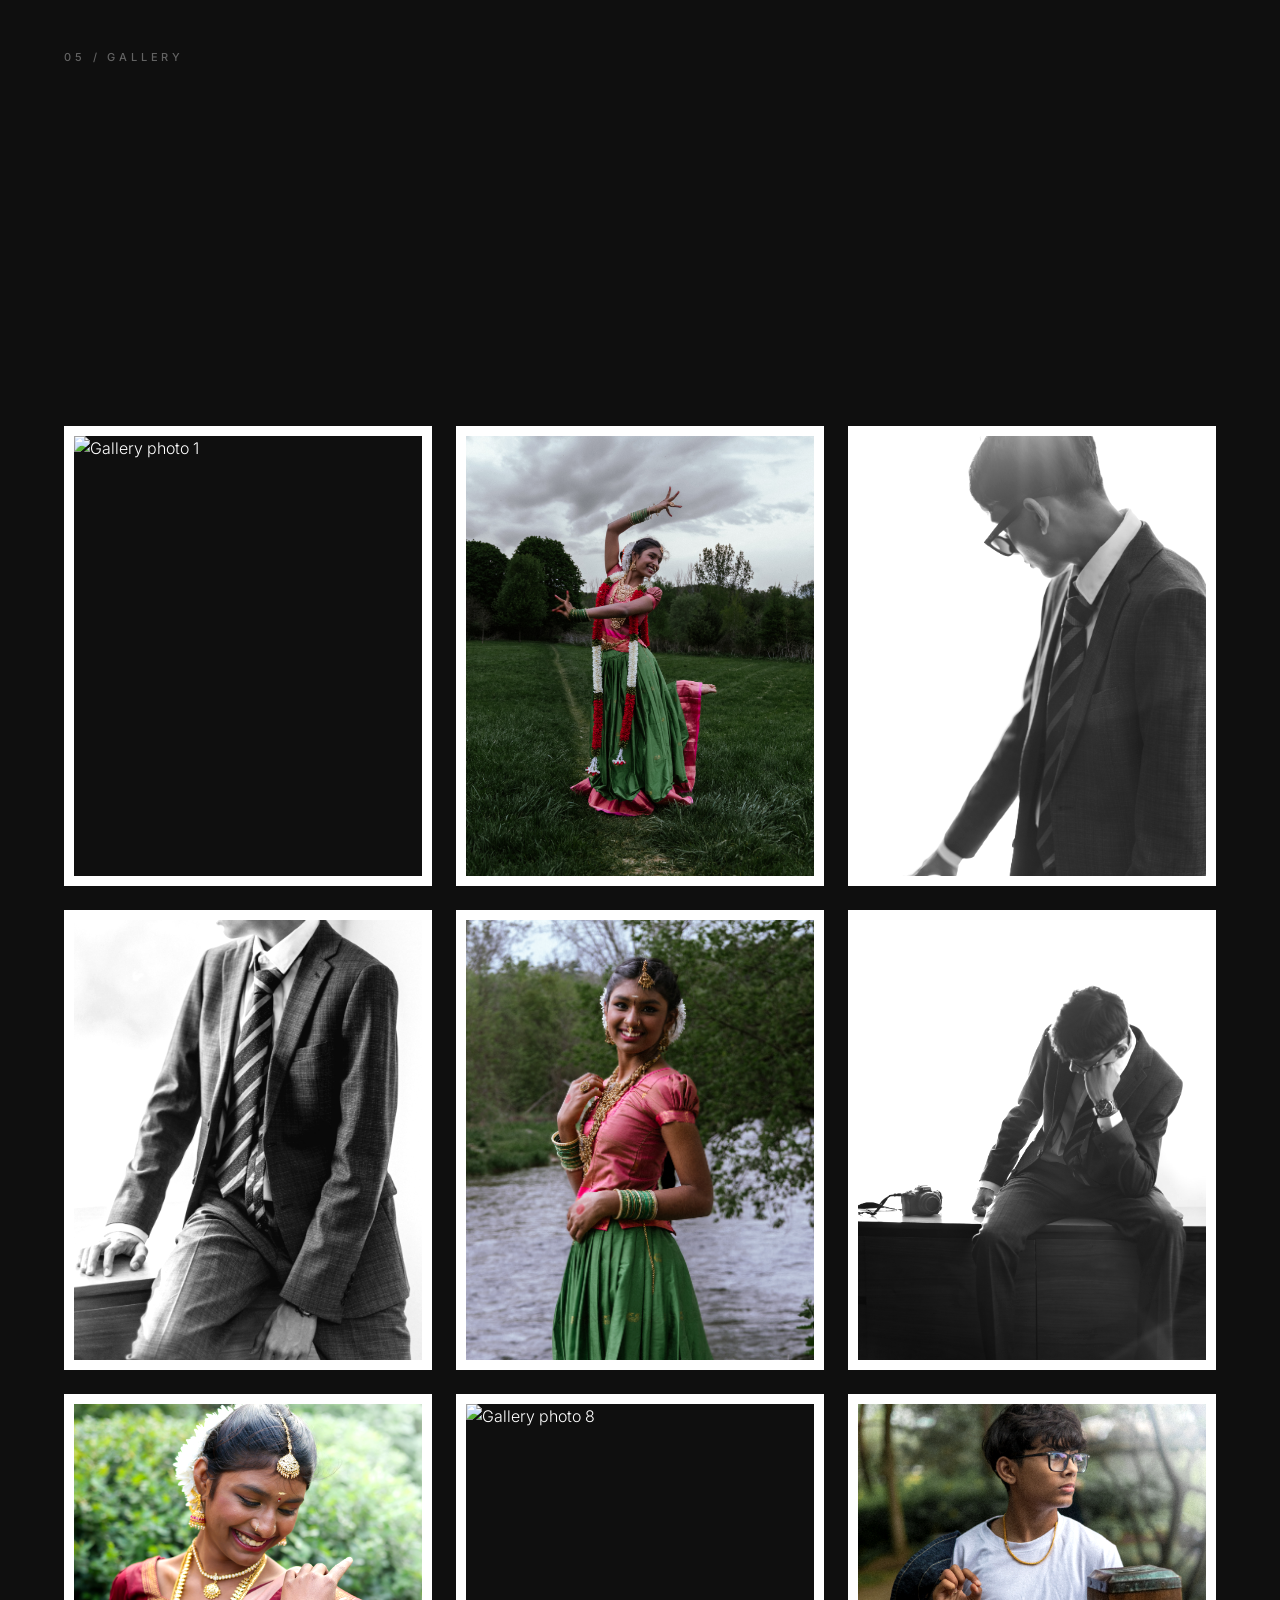
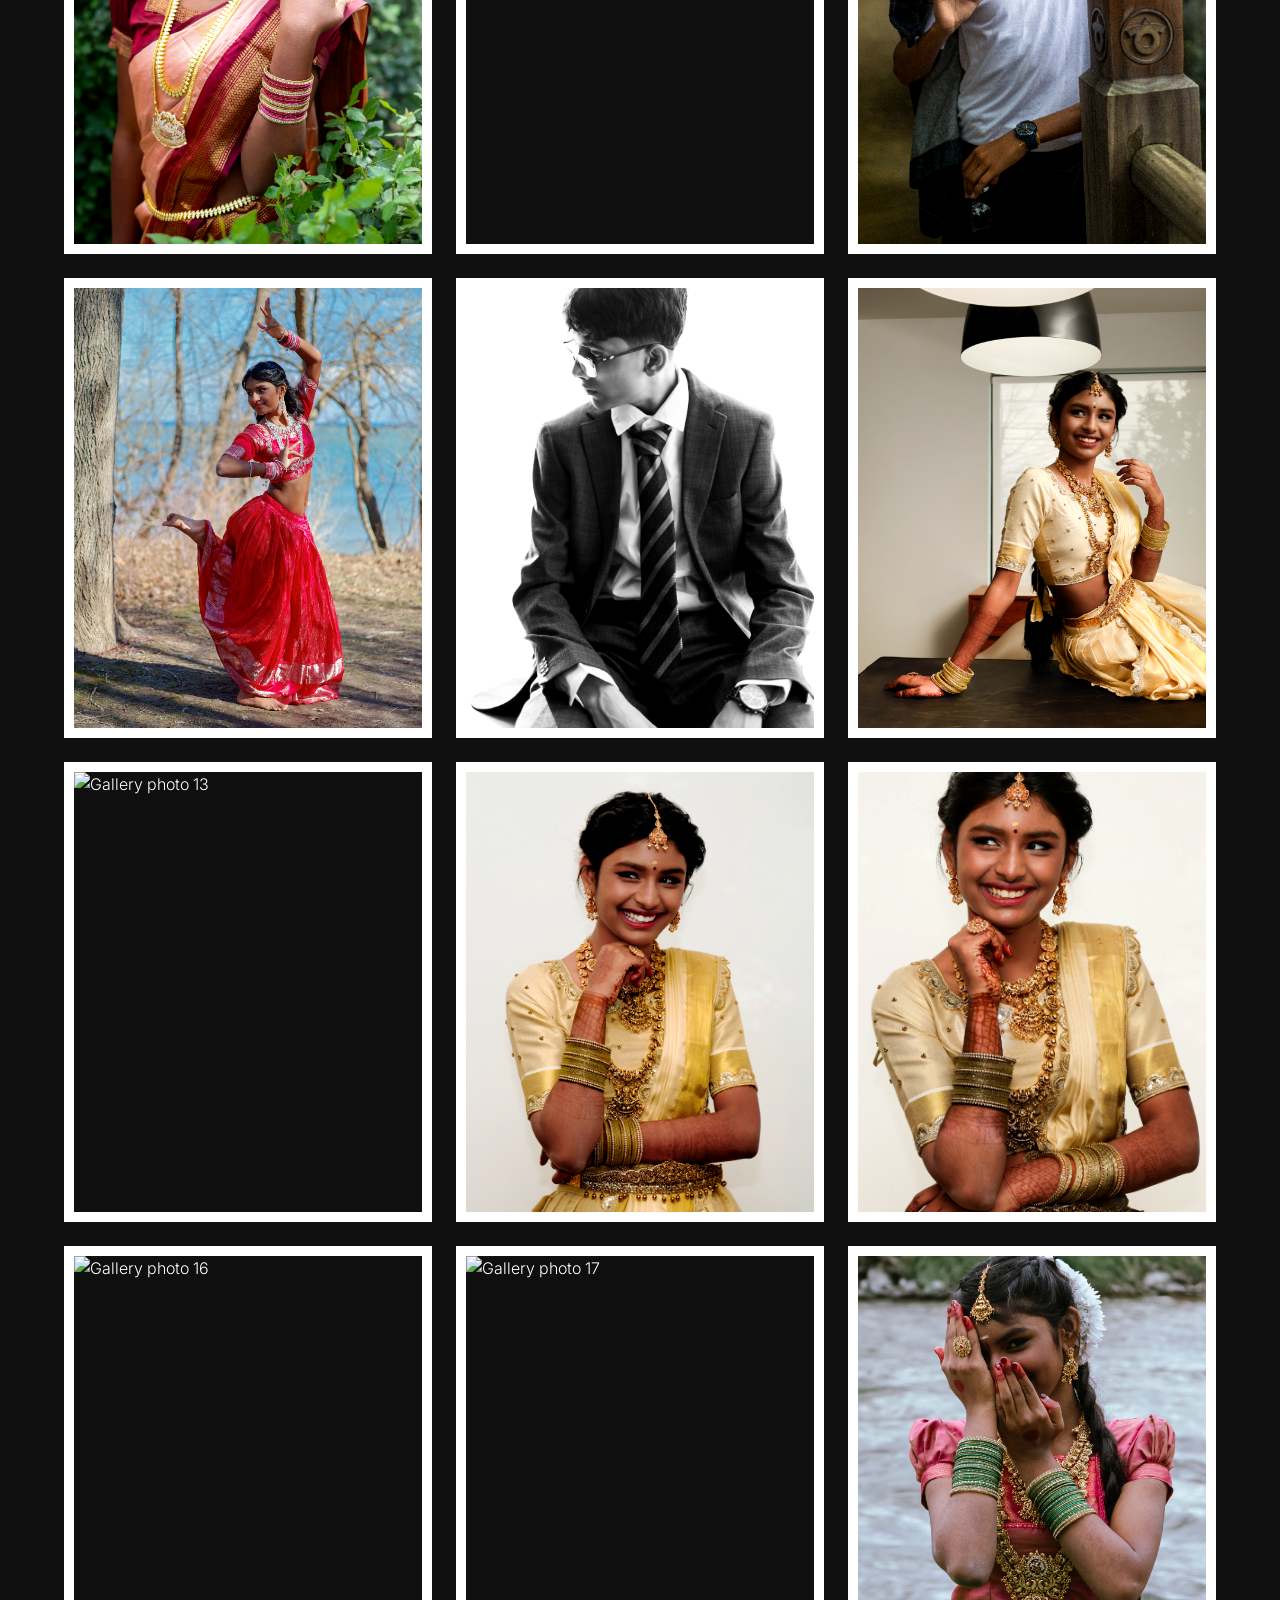
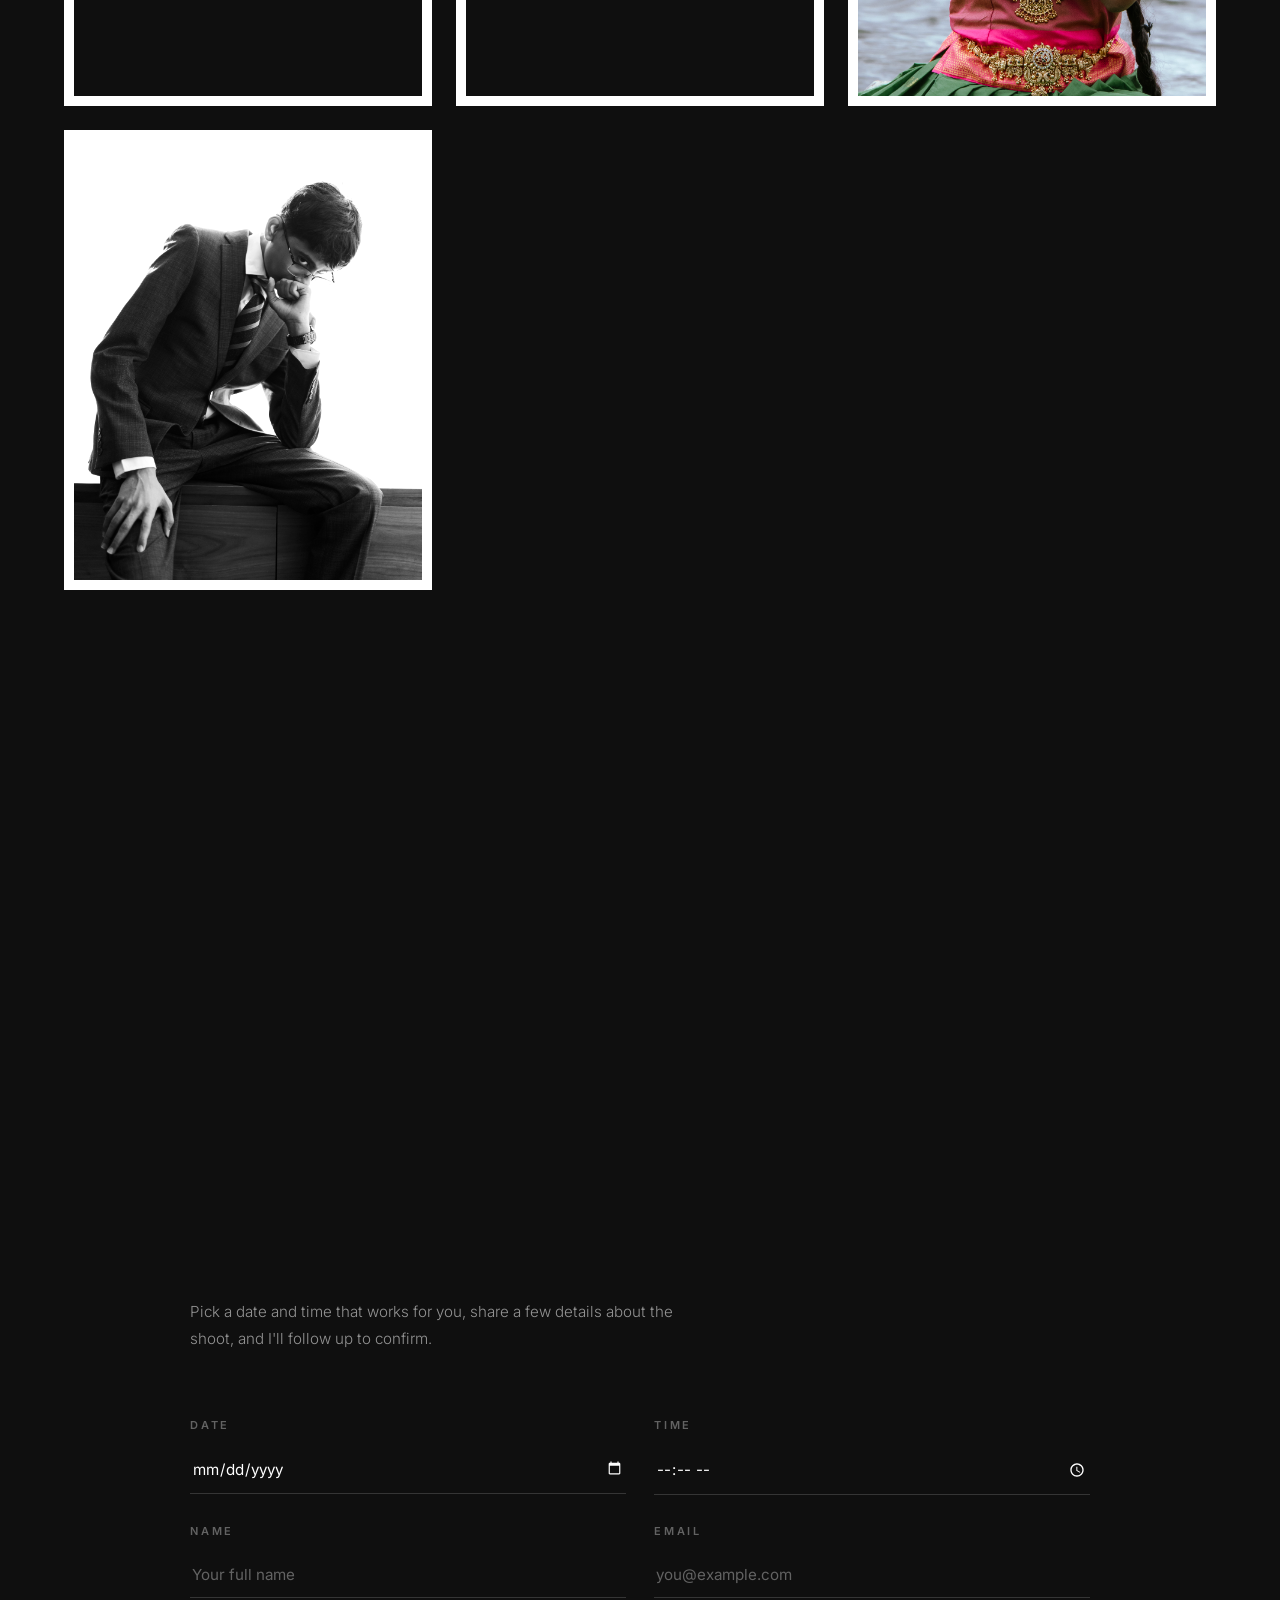
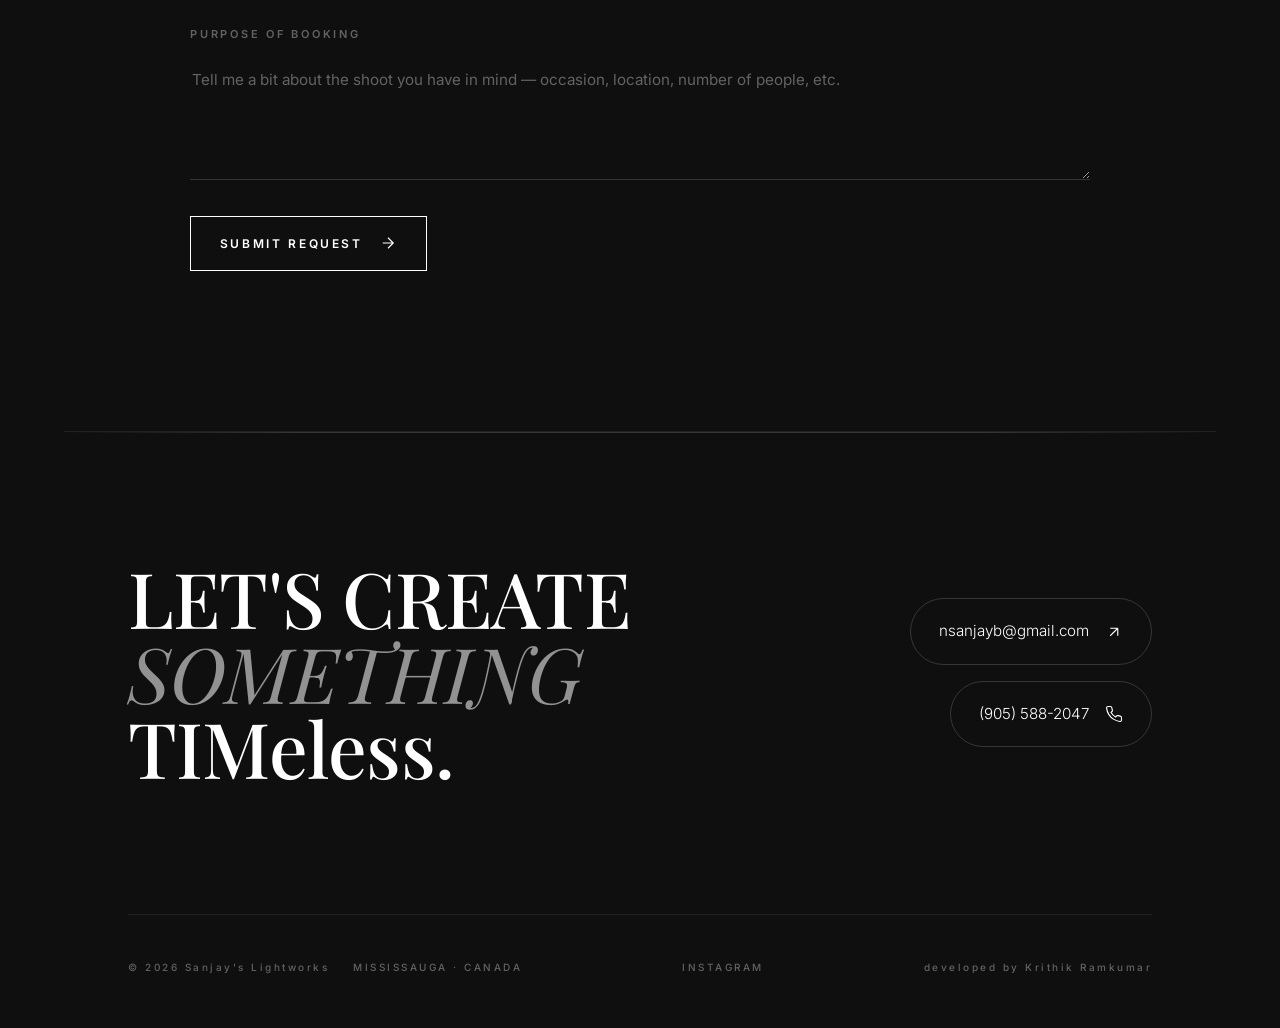
==== commit 9df6c70b: "Update footer links and credits for improved branding" ====
--- a/index.html
+++ b/index.html
@@ -700,14 +700,10 @@
                             <p>MISSISSAUGA · CANADA</p>
                         </div>
                         <div class="footer-center">
-                            <a href="#" class="social-link magnetic-link">INSTAGRAM</a>
-                            <span class="footer-sep">·</span>
-                            <a href="#" class="social-link magnetic-link">BEHANCE</a>
-                            <span class="footer-sep">·</span>
-                            <a href="#" class="social-link magnetic-link">VOGUE</a>
+                            <a href="https://www.instagram.com/sanjays_lightworks?stkn=YXo3bzNkbWF0MHM1" class="social-link magnetic-link">INSTAGRAM</a>
                         </div>
                         <div class="footer-right">
-                            <p>ALL RIGHTS RESERVED</p>
+                            <p>developed by Krithik Ramkumar</p>
                         </div>
                     </div>
                 </div>
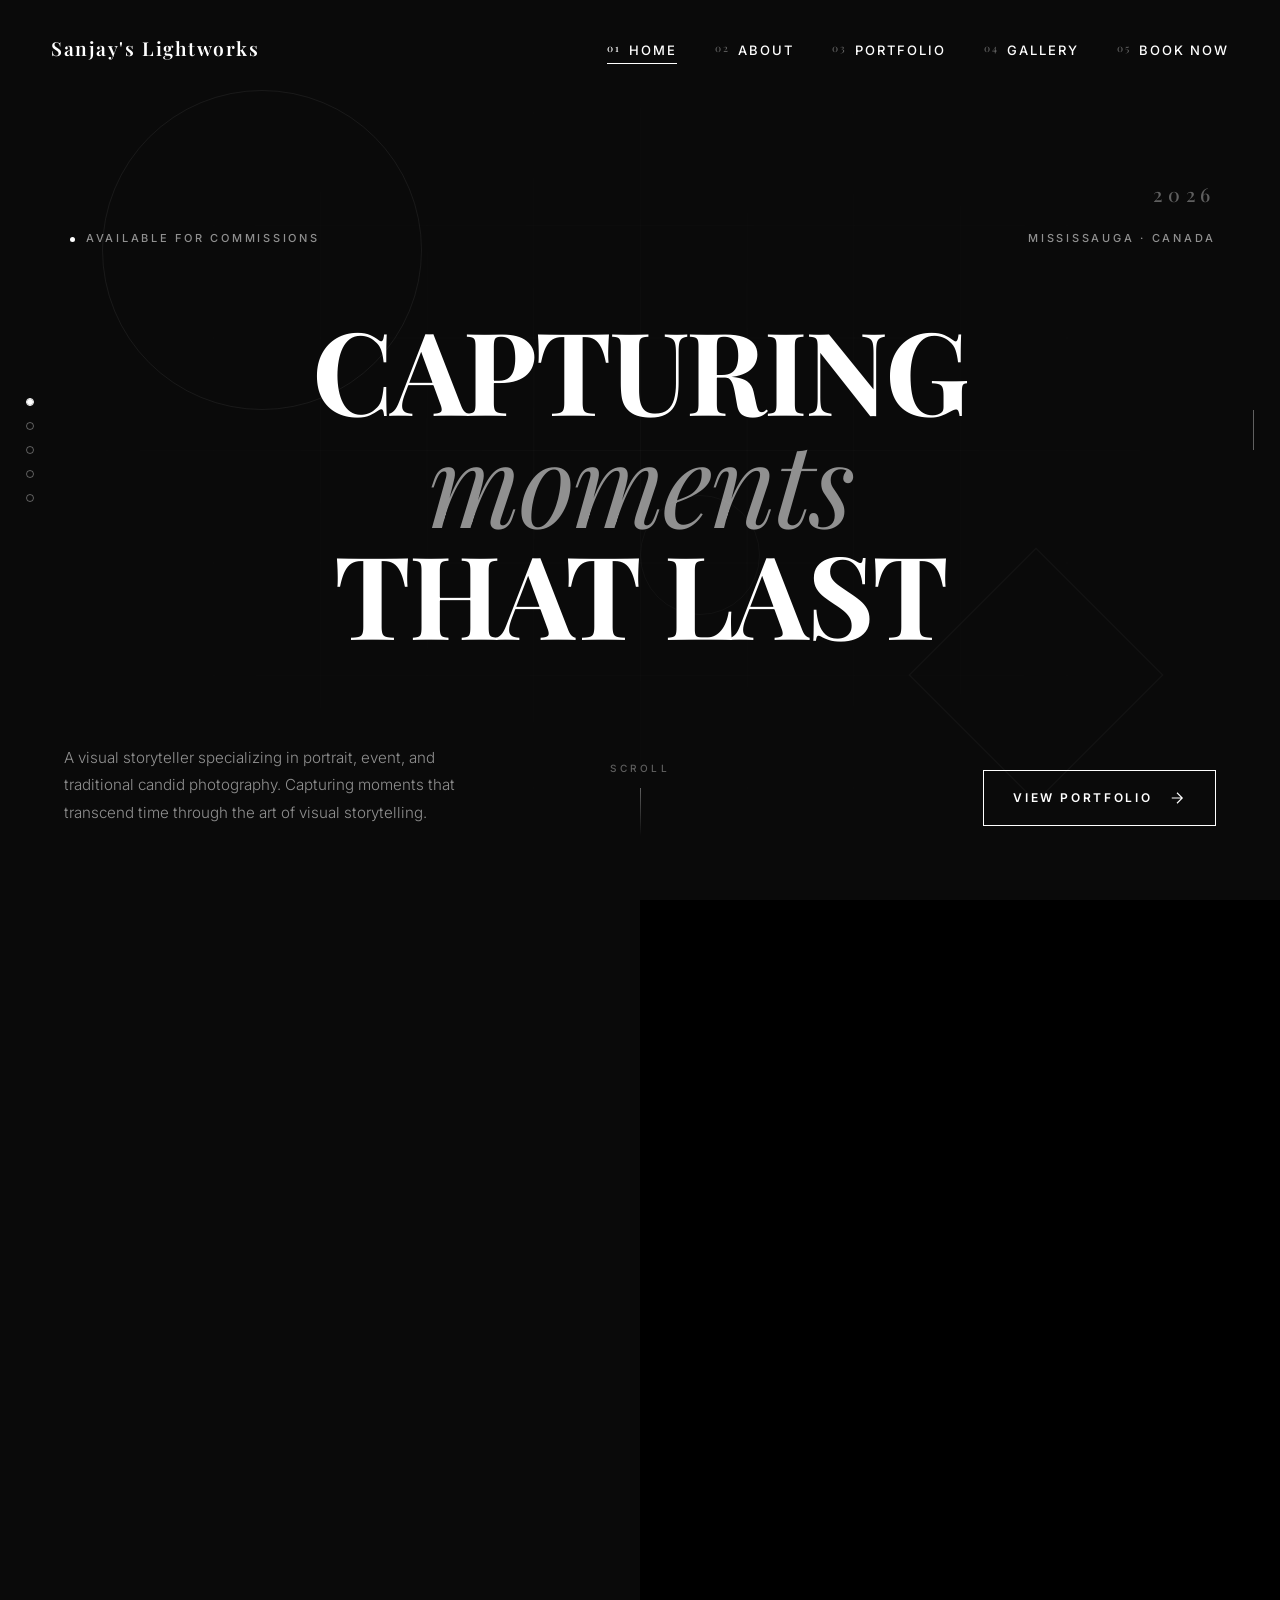
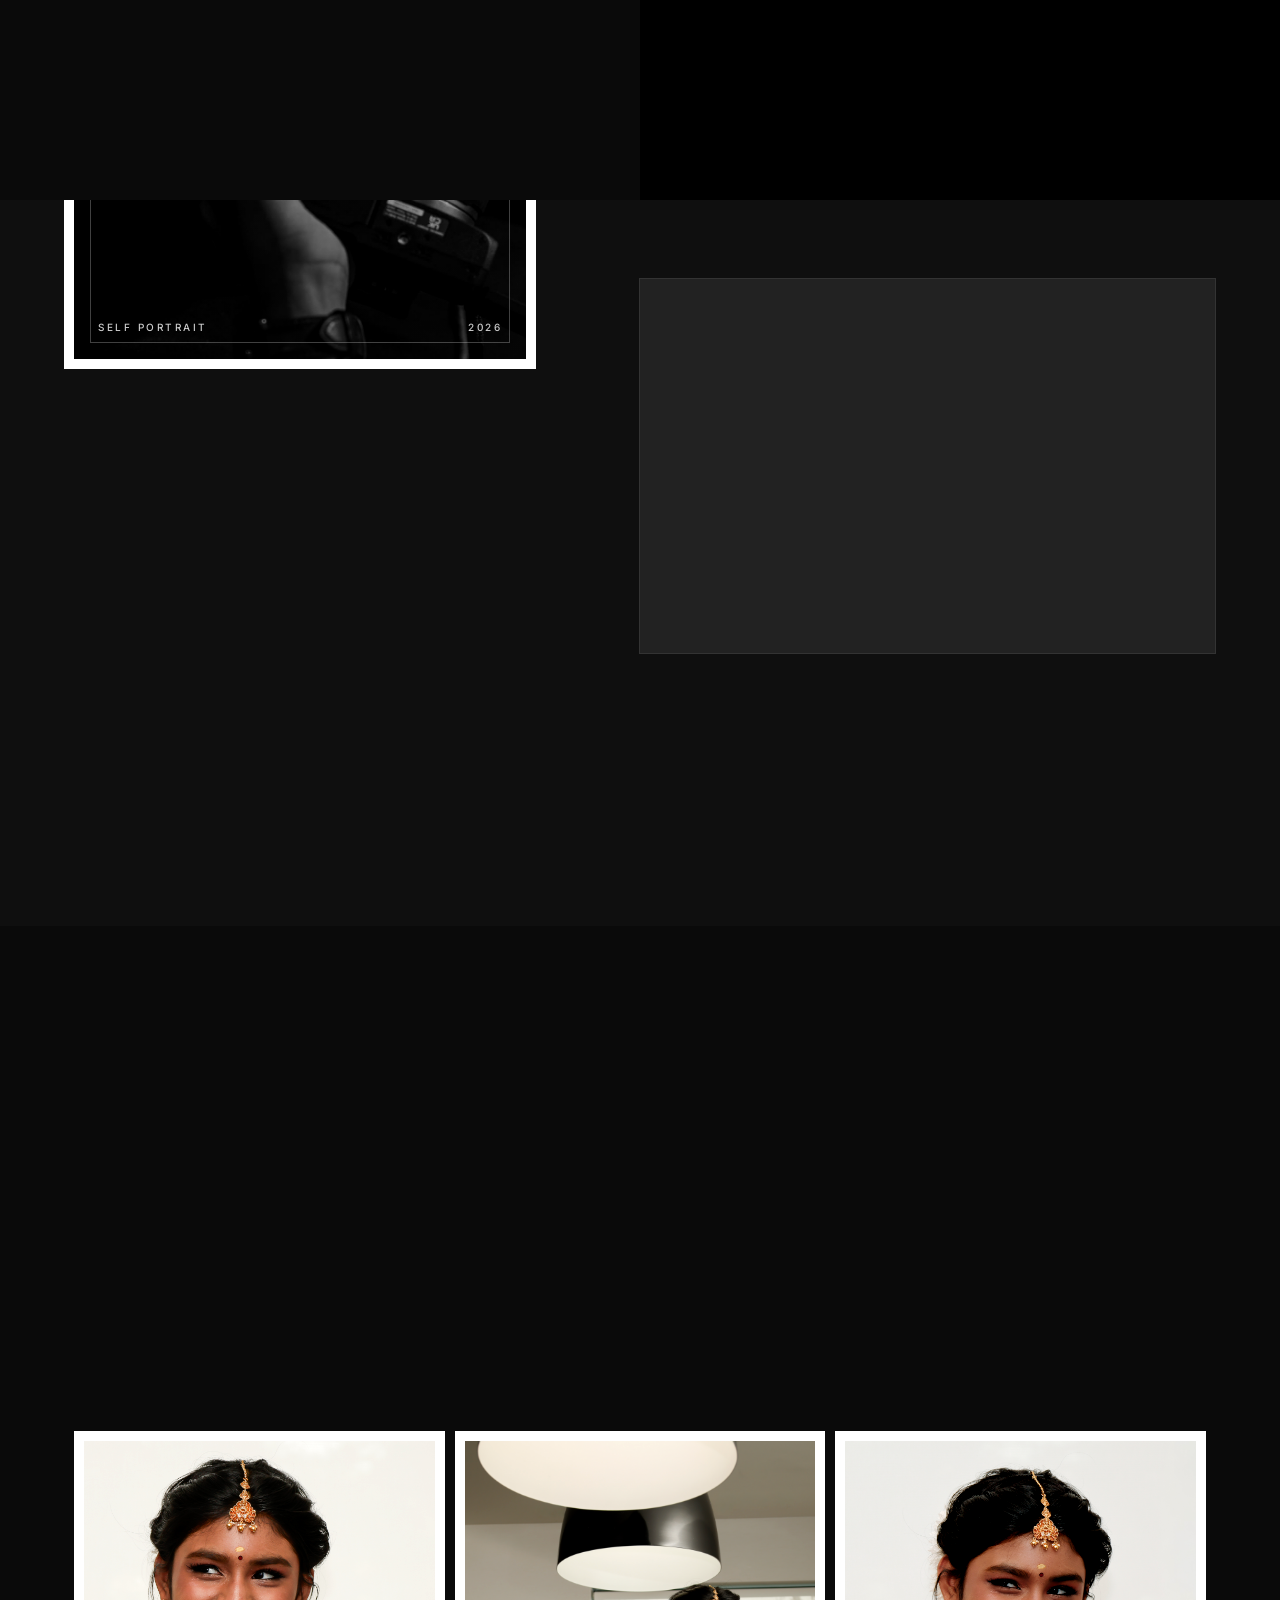
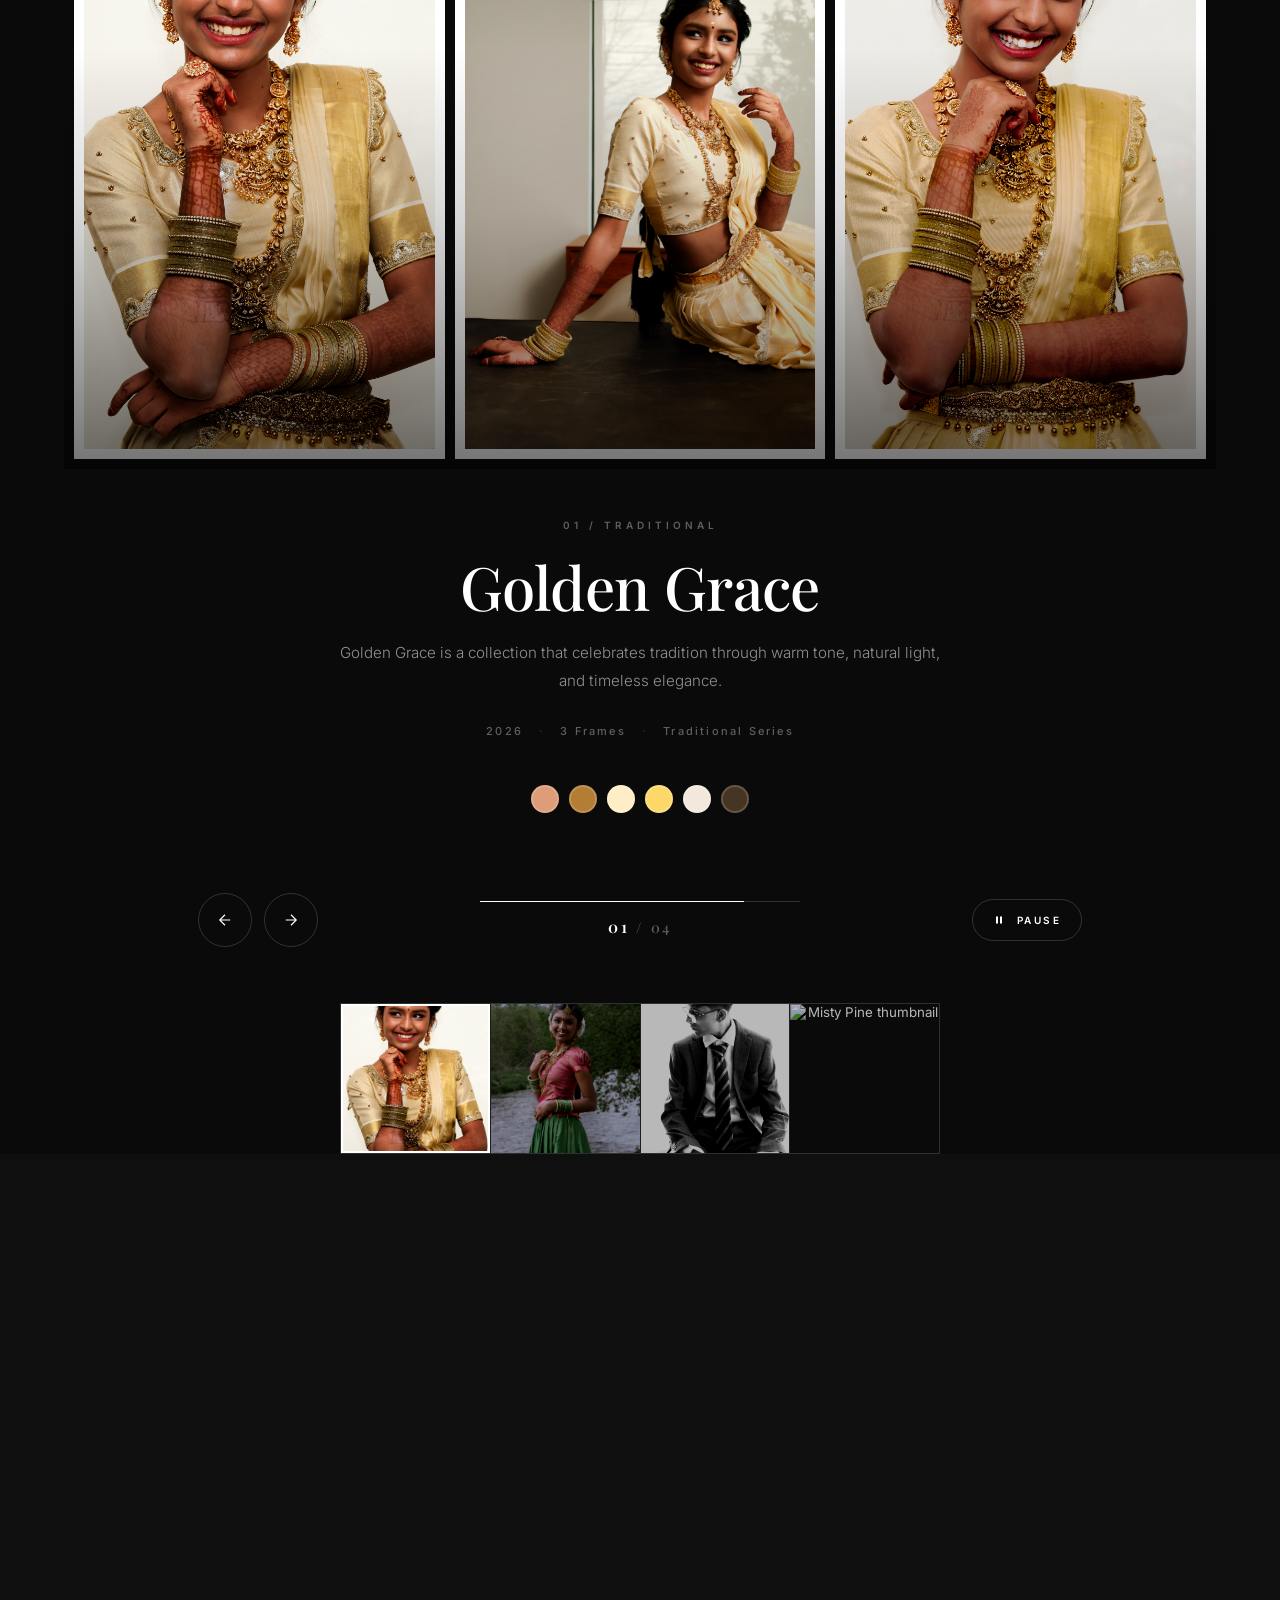
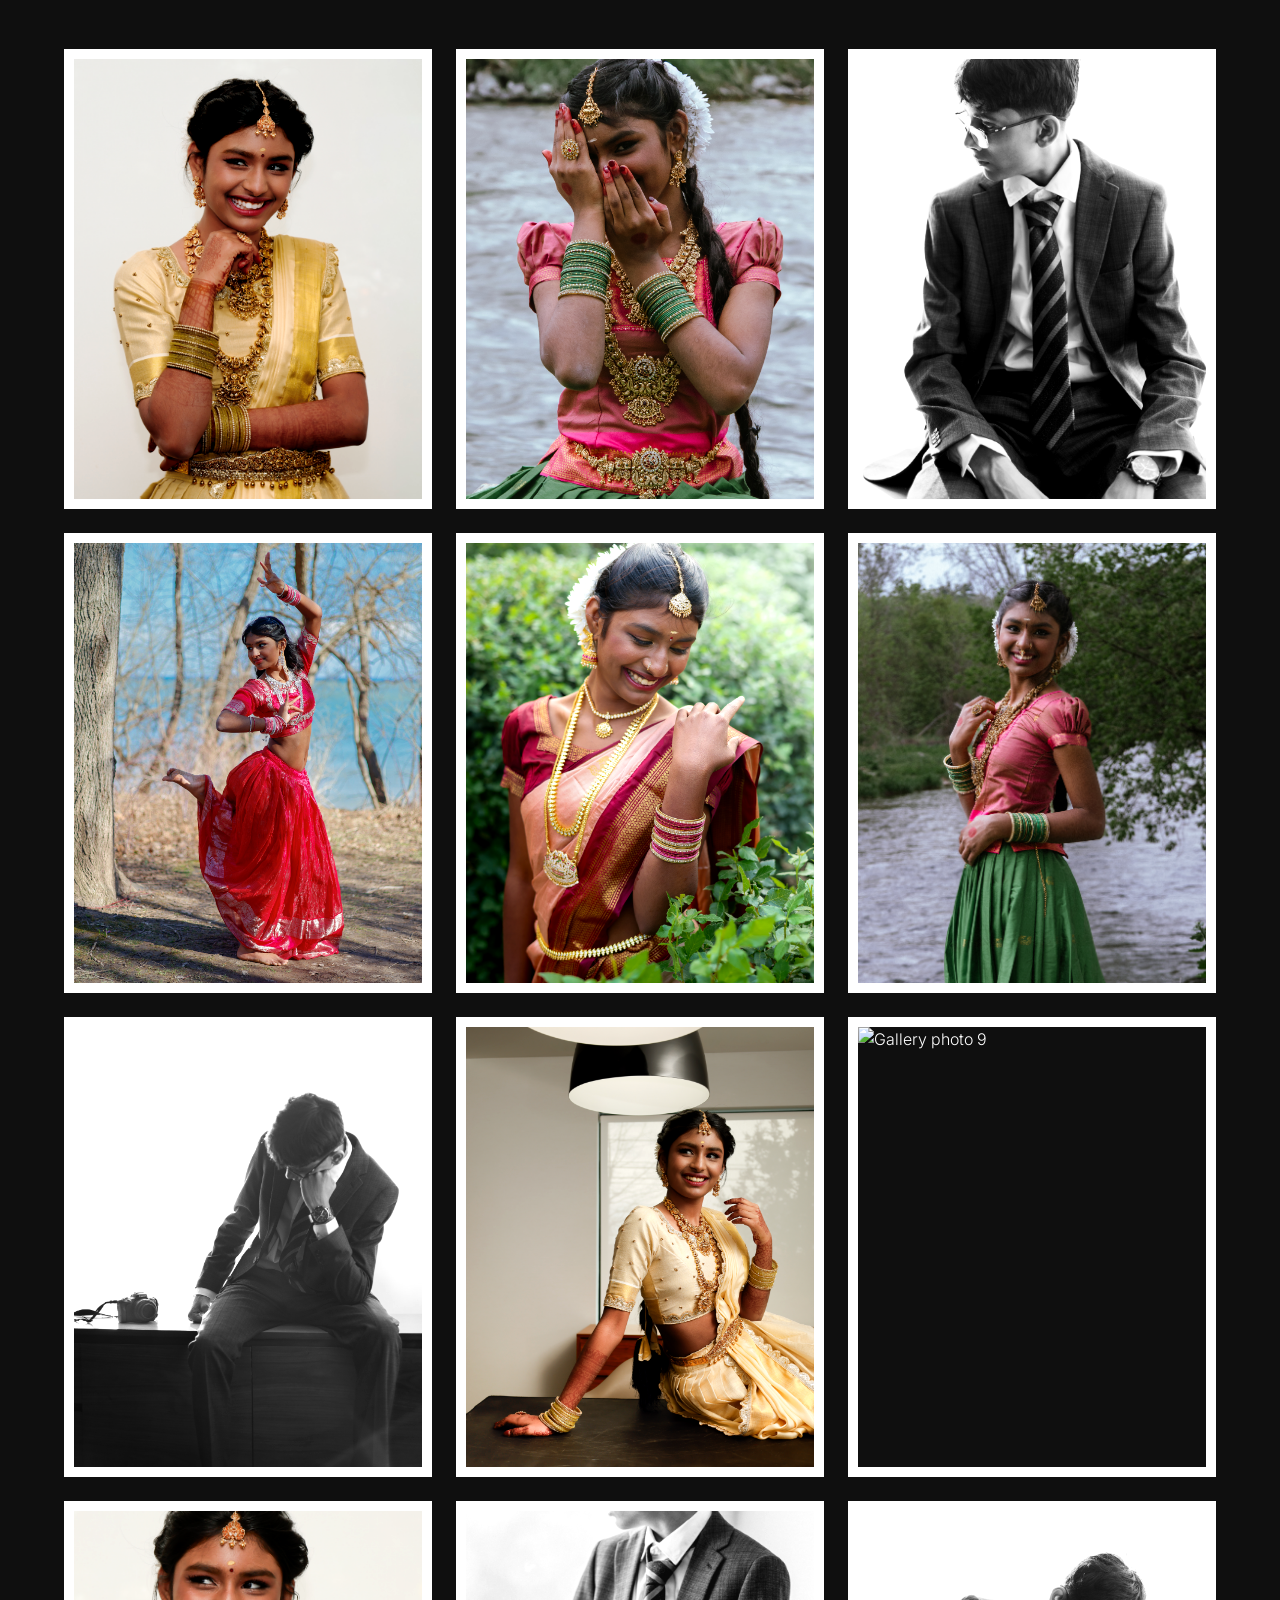
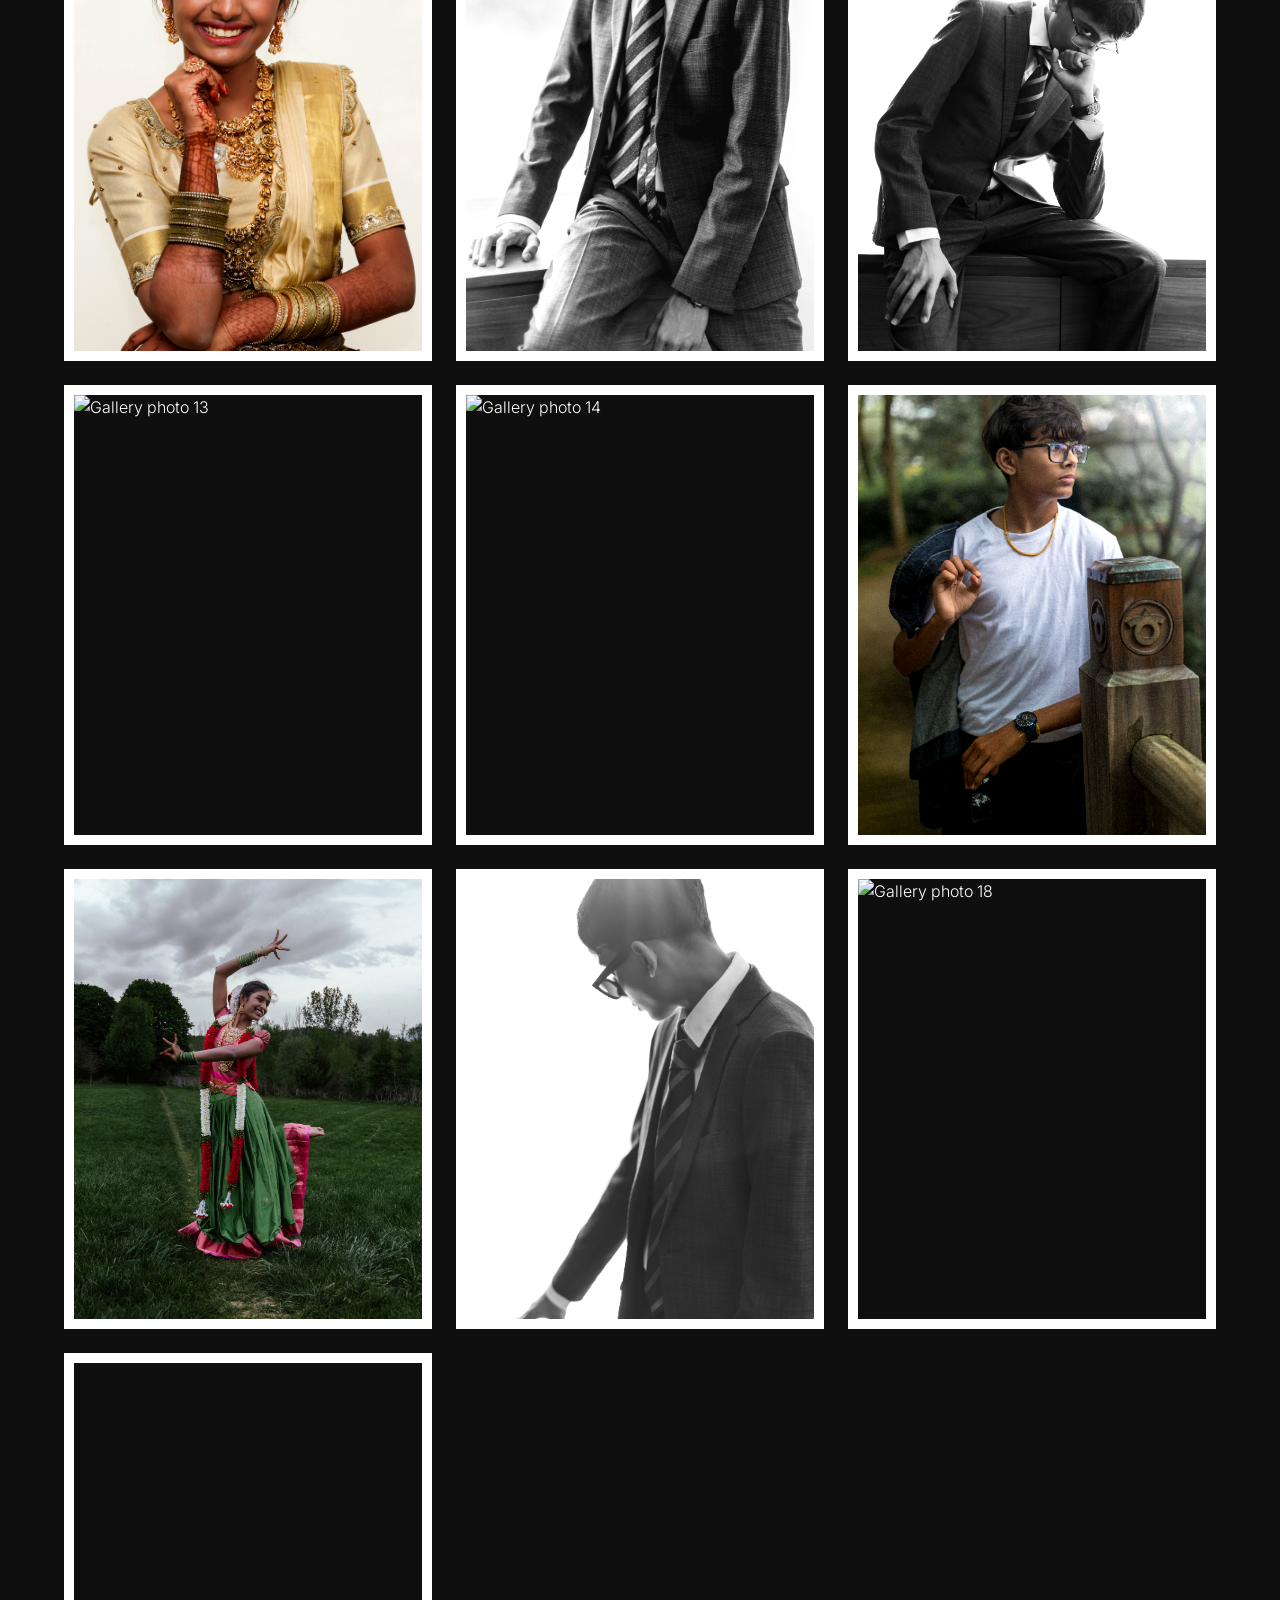
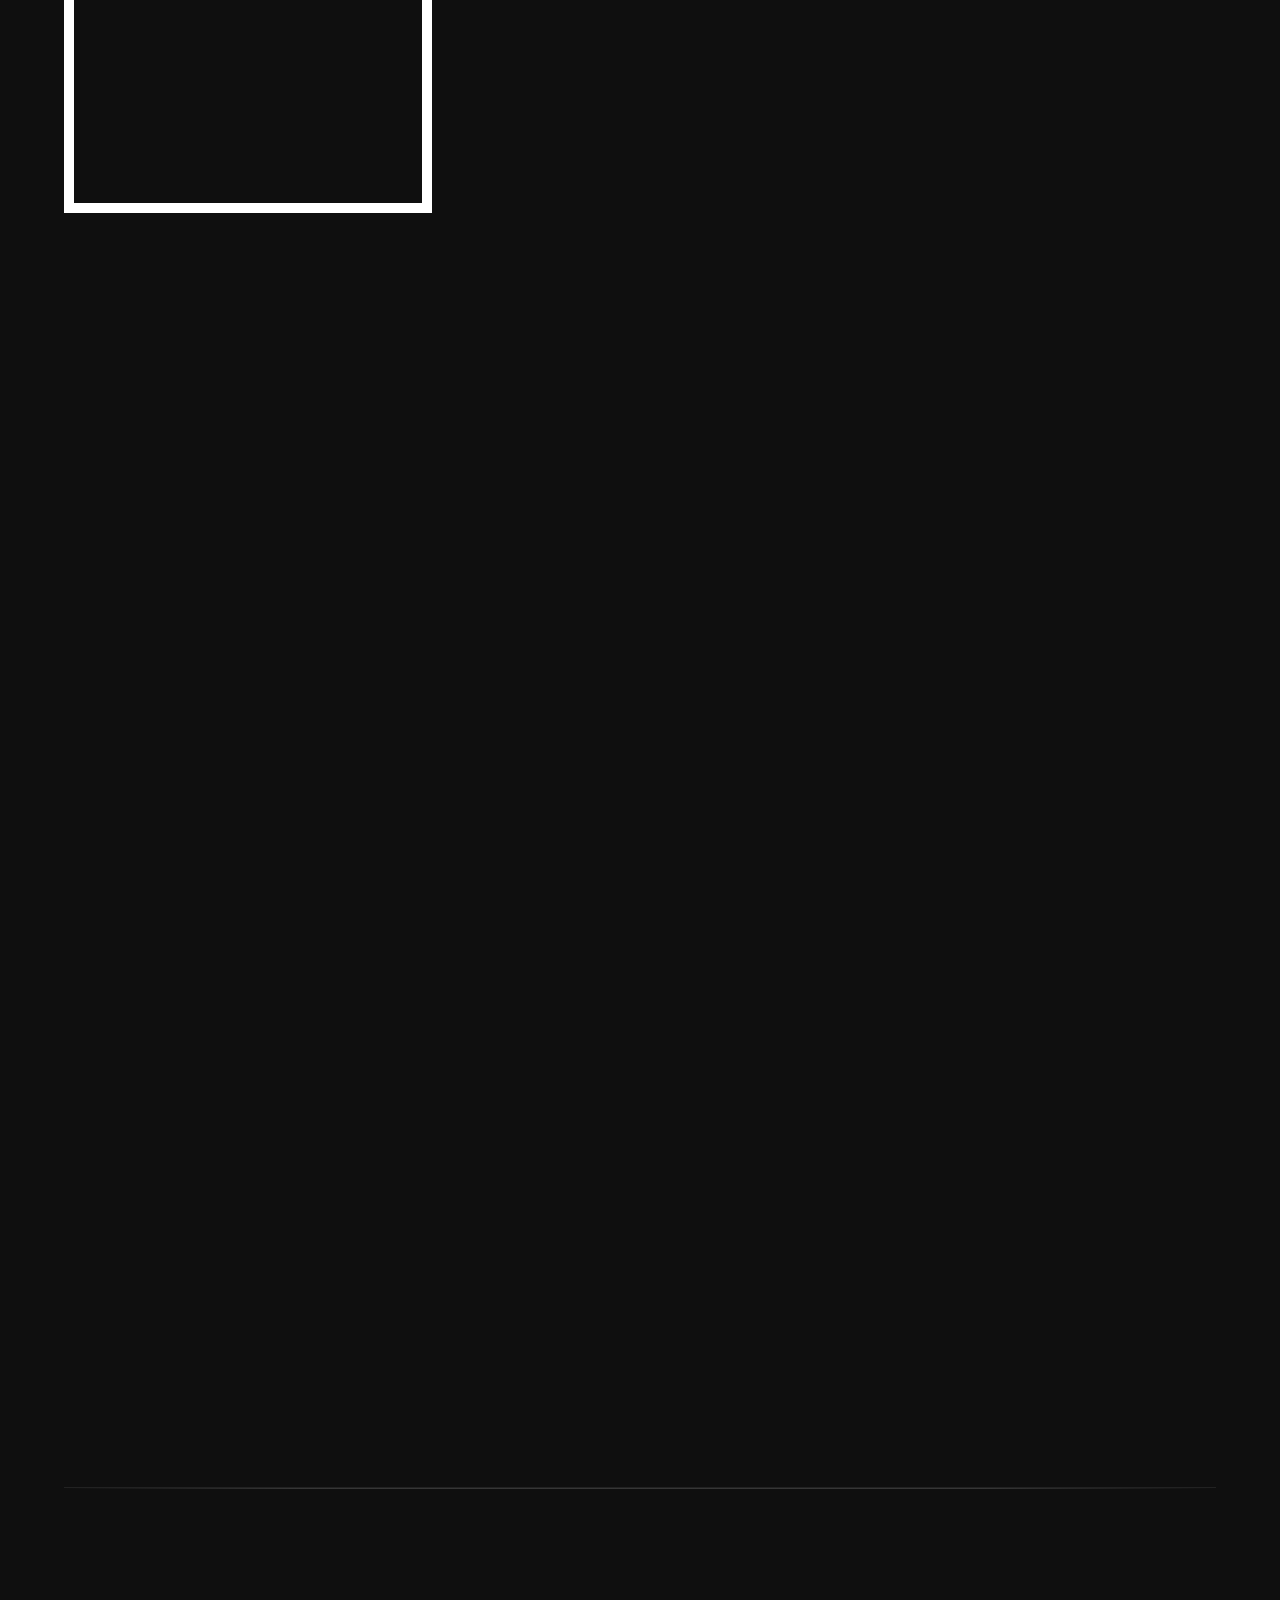
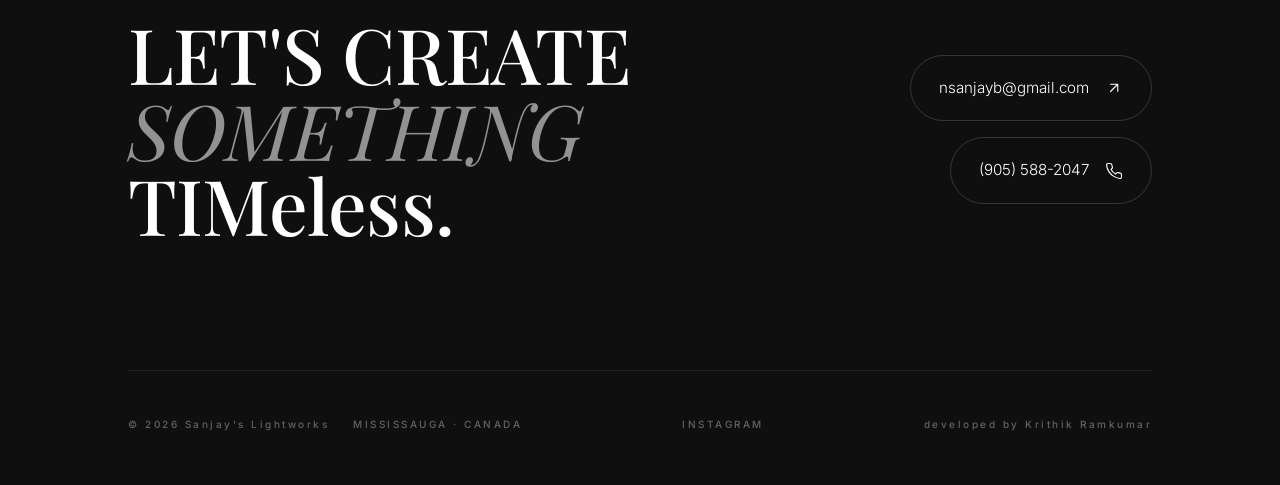
==== commit 7d5af270: "Add hex code display on color swatches and enhance button cursor style" ====
--- a/index.html
+++ b/index.html
@@ -416,12 +416,12 @@
                                         <span>2026</span><span class="meta-sep">·</span><span>3 Frames</span><span class="meta-sep">·</span><span>Traditional Series</span>
                                     </div>
                                     <div class="color-palette">
-                                        <div class="color-swatch" style="background-color: #DE9C79;"></div>
-                                        <div class="color-swatch" style="background-color: #B37D36;"></div>
-                                        <div class="color-swatch" style="background-color: #FFEDC5;"></div>
-                                        <div class="color-swatch" style="background-color: #FDD768;"></div>
-                                        <div class="color-swatch" style="background-color: #F2E8DC;"></div>
-                                        <div class="color-swatch" style="background-color: #473524;"></div>
+                                        <div class="color-swatch" style="background-color: #DE9C79;" data-hex="#DE9C79"></div>
+                                        <div class="color-swatch" style="background-color: #B37D36;" data-hex="#B37D36"></div>
+                                        <div class="color-swatch" style="background-color: #FFEDC5;" data-hex="#FFEDC5"></div>
+                                        <div class="color-swatch" style="background-color: #FDD768;" data-hex="#FDD768"></div>
+                                        <div class="color-swatch" style="background-color: #F2E8DC;" data-hex="#F2E8DC"></div>
+                                        <div class="color-swatch" style="background-color: #473524;" data-hex="#473524"></div>
                                     </div>
                                 </div>
 
@@ -435,12 +435,12 @@
                                         <span>2026</span><span class="meta-sep">·</span><span>3 Frames</span><span class="meta-sep">·</span><span>Nature Series</span>
                                     </div>
                                     <div class="color-palette">
-                                        <div class="color-swatch" style="background-color: #5A8A62;"></div>
-                                        <div class="color-swatch" style="background-color: #234626;"></div>
-                                        <div class="color-swatch" style="background-color: #DD879F;"></div>
-                                        <div class="color-swatch" style="background-color: #6F202B;"></div>
-                                        <div class="color-swatch" style="background-color: #8D5940;"></div>
-                                        <div class="color-swatch" style="background-color: #BF9797;"></div>
+                                        <div class="color-swatch" style="background-color: #5A8A62;" data-hex="#5A8A62"></div>
+                                        <div class="color-swatch" style="background-color: #234626;" data-hex="#234626"></div>
+                                        <div class="color-swatch" style="background-color: #DD879F;" data-hex="#DD879F"></div>
+                                        <div class="color-swatch" style="background-color: #6F202B;" data-hex="#6F202B"></div>
+                                        <div class="color-swatch" style="background-color: #8D5940;" data-hex="#8D5940"></div>
+                                        <div class="color-swatch" style="background-color: #BF9797;" data-hex="#BF9797"></div>
                                     </div>
                                 </div>
 
@@ -454,11 +454,11 @@
                                         <span>2026</span><span class="meta-sep">·</span><span>3 Frames</span><span class="meta-sep">·</span><span>Portrait Series</span>
                                     </div>
                                     <div class="color-palette">
-                                        <div class="color-swatch" style="background-color: #8E8E8E;"></div>
-                                        <div class="color-swatch" style="background-color: #080808;"></div>
-                                        <div class="color-swatch" style="background-color: #2F2F2F;"></div>
-                                        <div class="color-swatch" style="background-color: #E8E8E8;"></div>
-                                        <div class="color-swatch" style="background-color: #303030;"></div>
+                                        <div class="color-swatch" style="background-color: #8E8E8E;" data-hex="#8E8E8E"></div>
+                                        <div class="color-swatch" style="background-color: #080808;" data-hex="#080808"></div>
+                                        <div class="color-swatch" style="background-color: #2F2F2F;" data-hex="#2F2F2F"></div>
+                                        <div class="color-swatch" style="background-color: #E8E8E8;" data-hex="#E8E8E8"></div>
+                                        <div class="color-swatch" style="background-color: #303030;" data-hex="#303030"></div>
                                     </div>
                                 </div>
 
@@ -472,12 +472,12 @@
                                         <span>2026</span><span class="meta-sep">·</span><span>3 Frames</span><span class="meta-sep">·</span><span>Forest Series</span>
                                     </div>
                                     <div class="color-palette">
-                                        <div class="color-swatch" style="background-color: #C99373;"></div>
-                                        <div class="color-swatch" style="background-color: #2C3844;"></div>
-                                        <div class="color-swatch" style="background-color: #564636;"></div>
-                                        <div class="color-swatch" style="background-color: #D9D9D9;"></div>
-                                        <div class="color-swatch" style="background-color: #95A47E;"></div>
-                                        <div class="color-swatch" style="background-color: #4F523D;"></div>
+                                        <div class="color-swatch" style="background-color: #C99373;" data-hex="#C99373"></div>
+                                        <div class="color-swatch" style="background-color: #2C3844;" data-hex="#2C3844"></div>
+                                        <div class="color-swatch" style="background-color: #564636;" data-hex="#564636"></div>
+                                        <div class="color-swatch" style="background-color: #D9D9D9;" data-hex="#D9D9D9"></div>
+                                        <div class="color-swatch" style="background-color: #95A47E;" data-hex="#95A47E"></div>
+                                        <div class="color-swatch" style="background-color: #4F523D;" data-hex="#4F523D"></div>
                                     </div>
                                 </div>
 
--- a/styles.css
+++ b/styles.css
@@ -27,7 +27,7 @@
     
     --container-x: clamp(2rem, 5vw, 6rem);
     --container-max: 1800px;
-    --section-py: clamp(6rem, 12vw, 12rem);
+    --section-py: clamp(3rem, 8vw, 8rem);
     
     --ease-out: cubic-bezier(0.22, 1, 0.36, 1);
     --ease-in-out: cubic-bezier(0.65, 0, 0.35, 1);
@@ -689,8 +689,8 @@
 /* ---------- SECTION HEADERS ---------- */
 .section-header {
     max-width: var(--container-max);
-    margin: 0 auto 4rem;
-    padding-top: 4rem;
+    margin: 0 auto 2rem;
+    padding-top: 2rem;
 }
 
 .section-num {
@@ -1003,7 +1003,7 @@
     gap: clamp(2rem, 6vw, 6rem);
     align-items: end;
     max-width: 1400px;
-    margin: clamp(2rem, 5vw, 4rem) auto 0;
+    margin: clamp(1rem, 3vw, 2rem) auto 0;
     width: 100%;
 }
 
@@ -1470,11 +1470,33 @@
     border: 2px solid var(--color-line-strong);
     transition: transform 0.3s var(--ease-out),
                 border-color 0.3s var(--ease-out);
+    position: relative;
+    cursor: pointer;
 }
 
 .color-swatch:hover {
     transform: scale(1.15);
     border-color: var(--color-text);
+}
+
+.color-swatch::after {
+    content: attr(data-hex);
+    position: absolute;
+    bottom: -25px;
+    left: 50%;
+    transform: translateX(-50%);
+    font-size: 10px;
+    letter-spacing: 0.1em;
+    color: var(--color-text);
+    font-weight: 500;
+    opacity: 0;
+    transition: opacity 0.3s var(--ease-out);
+    white-space: nowrap;
+    pointer-events: none;
+}
+
+.color-swatch:hover::after {
+    opacity: 1;
 }
 
 /* GALLERY INFO */
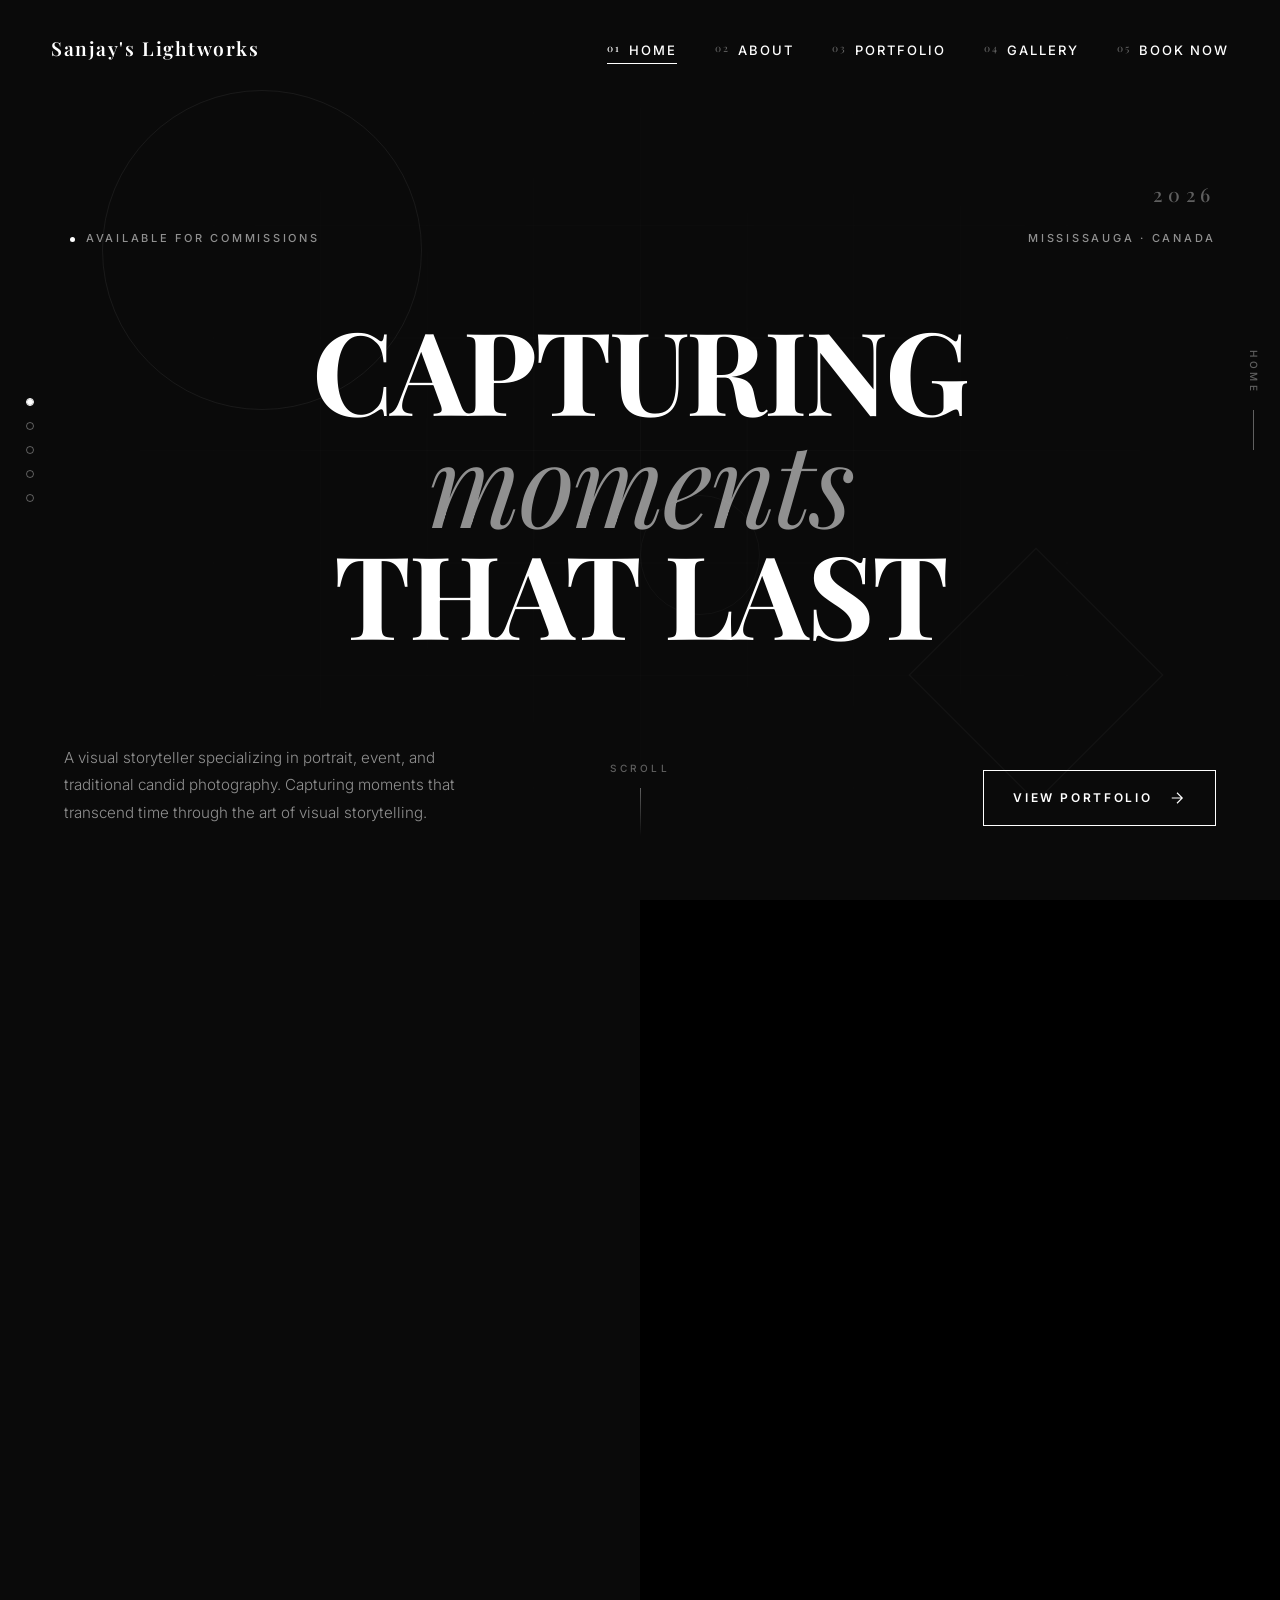
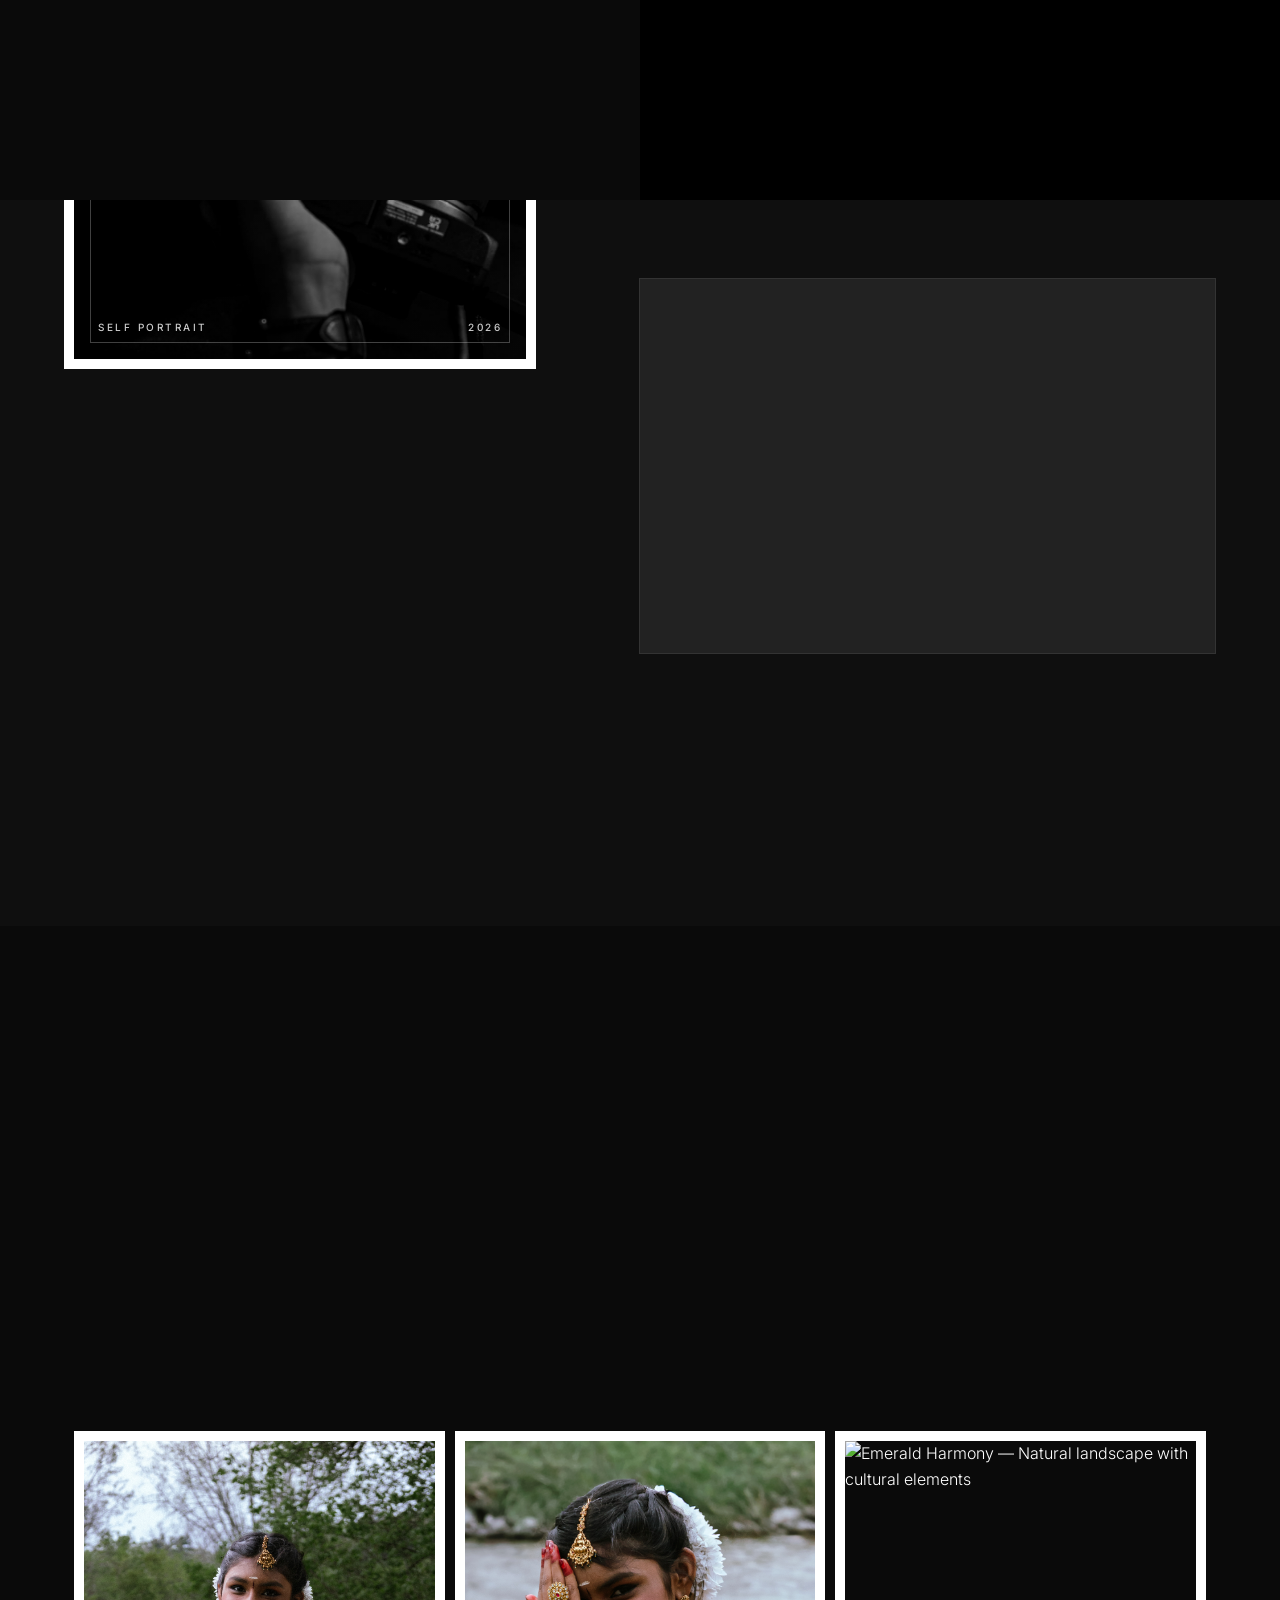
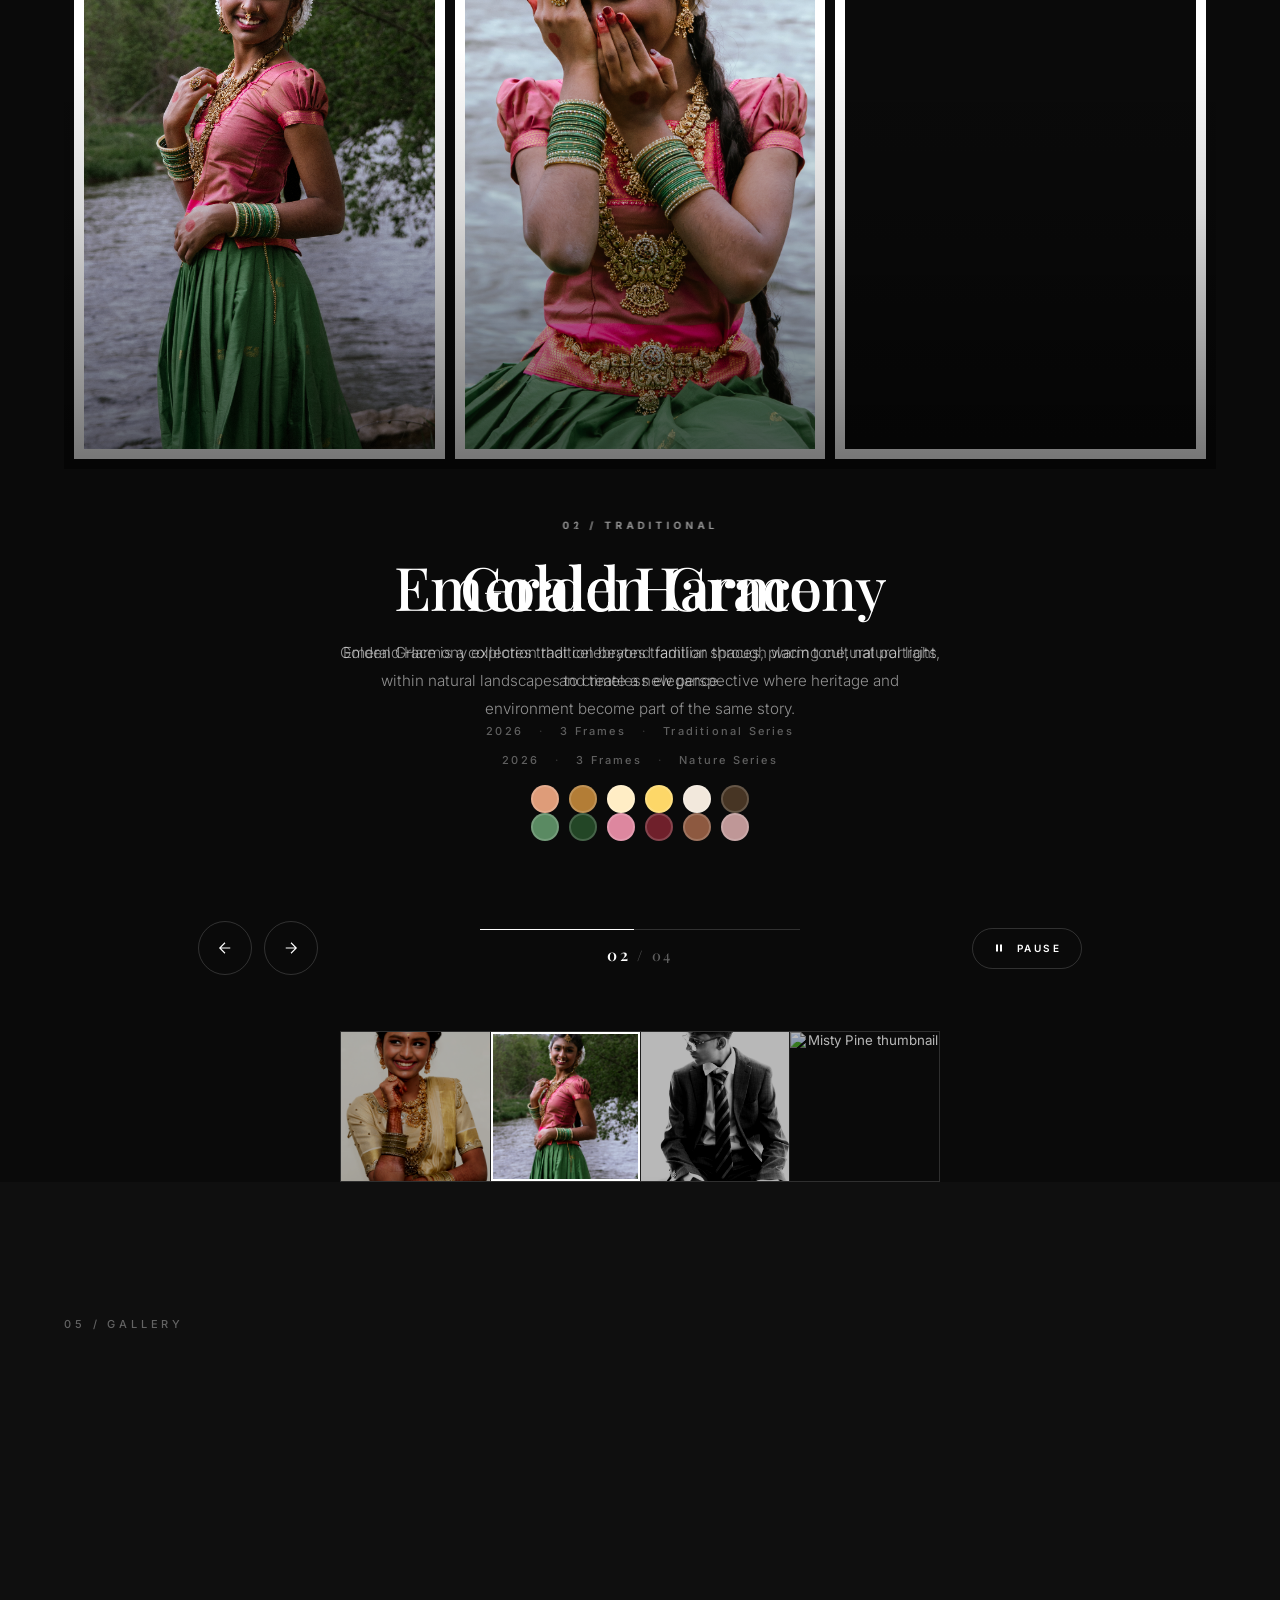
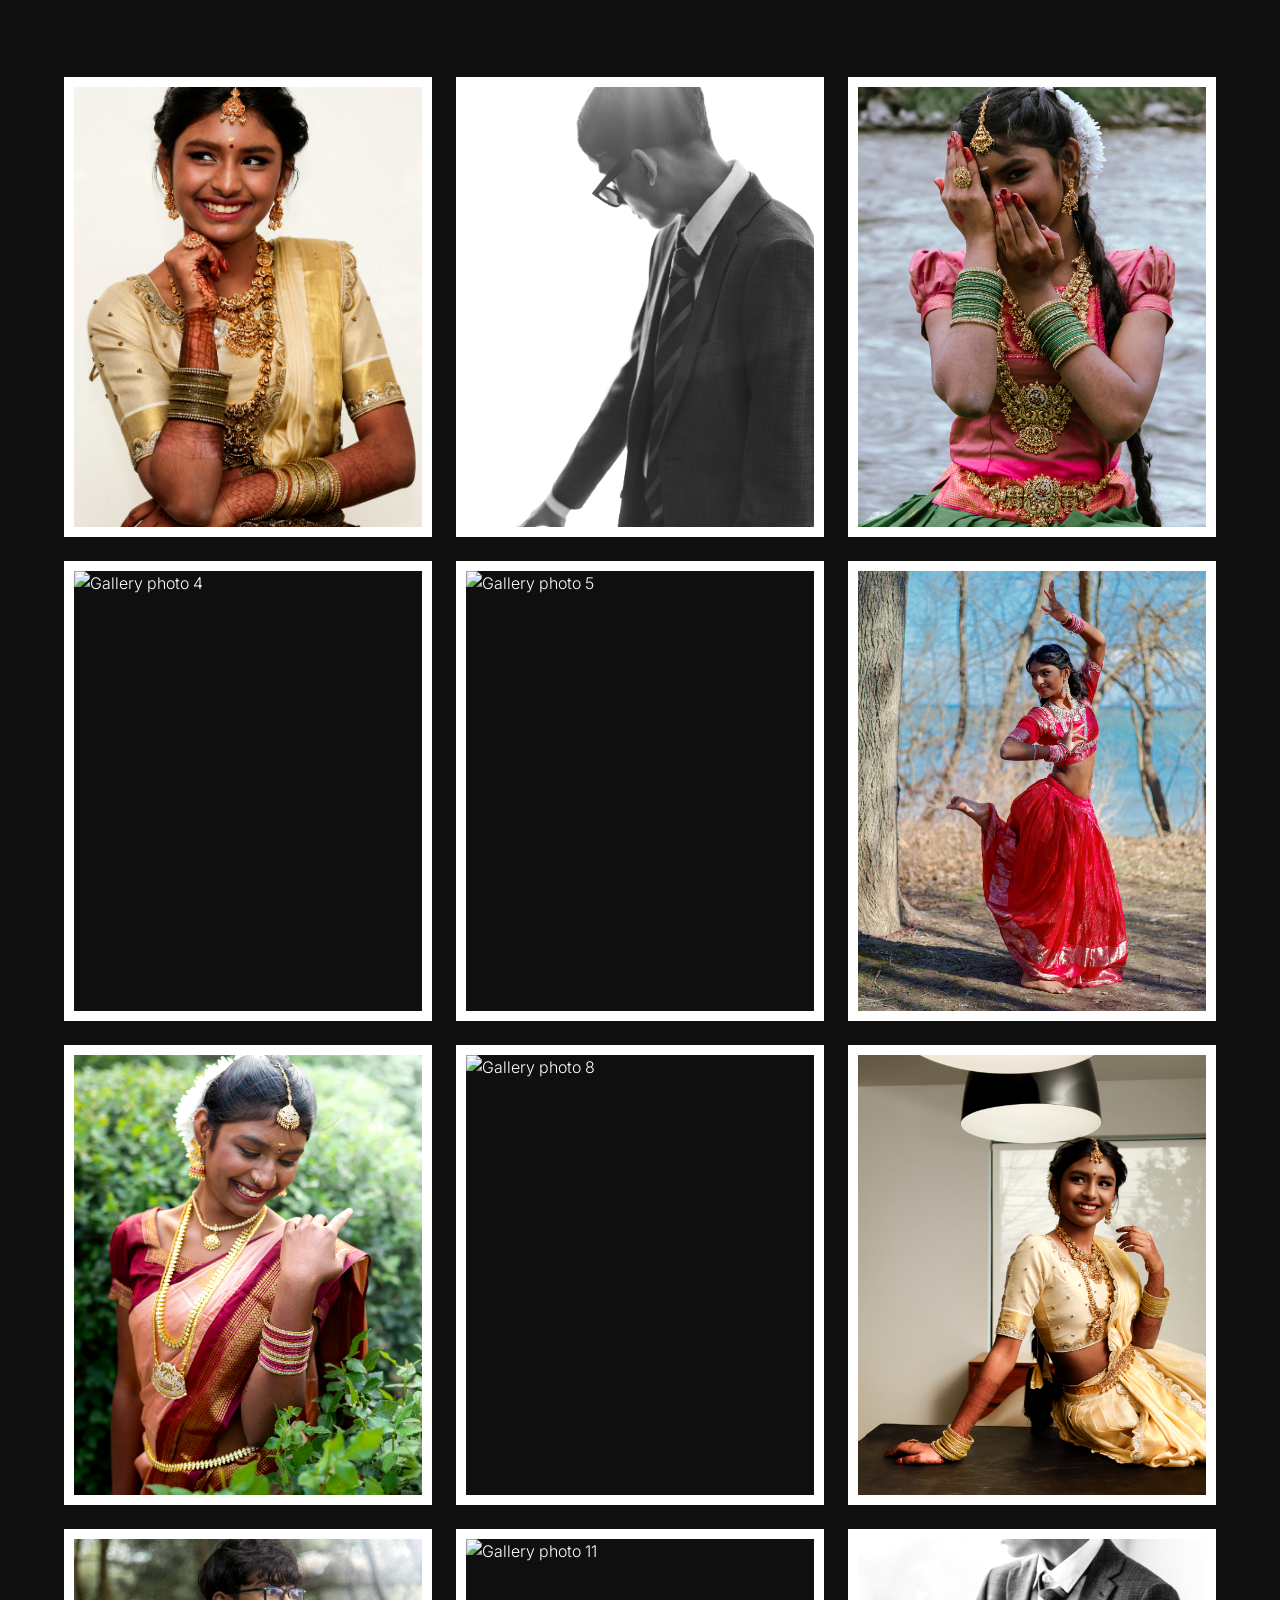
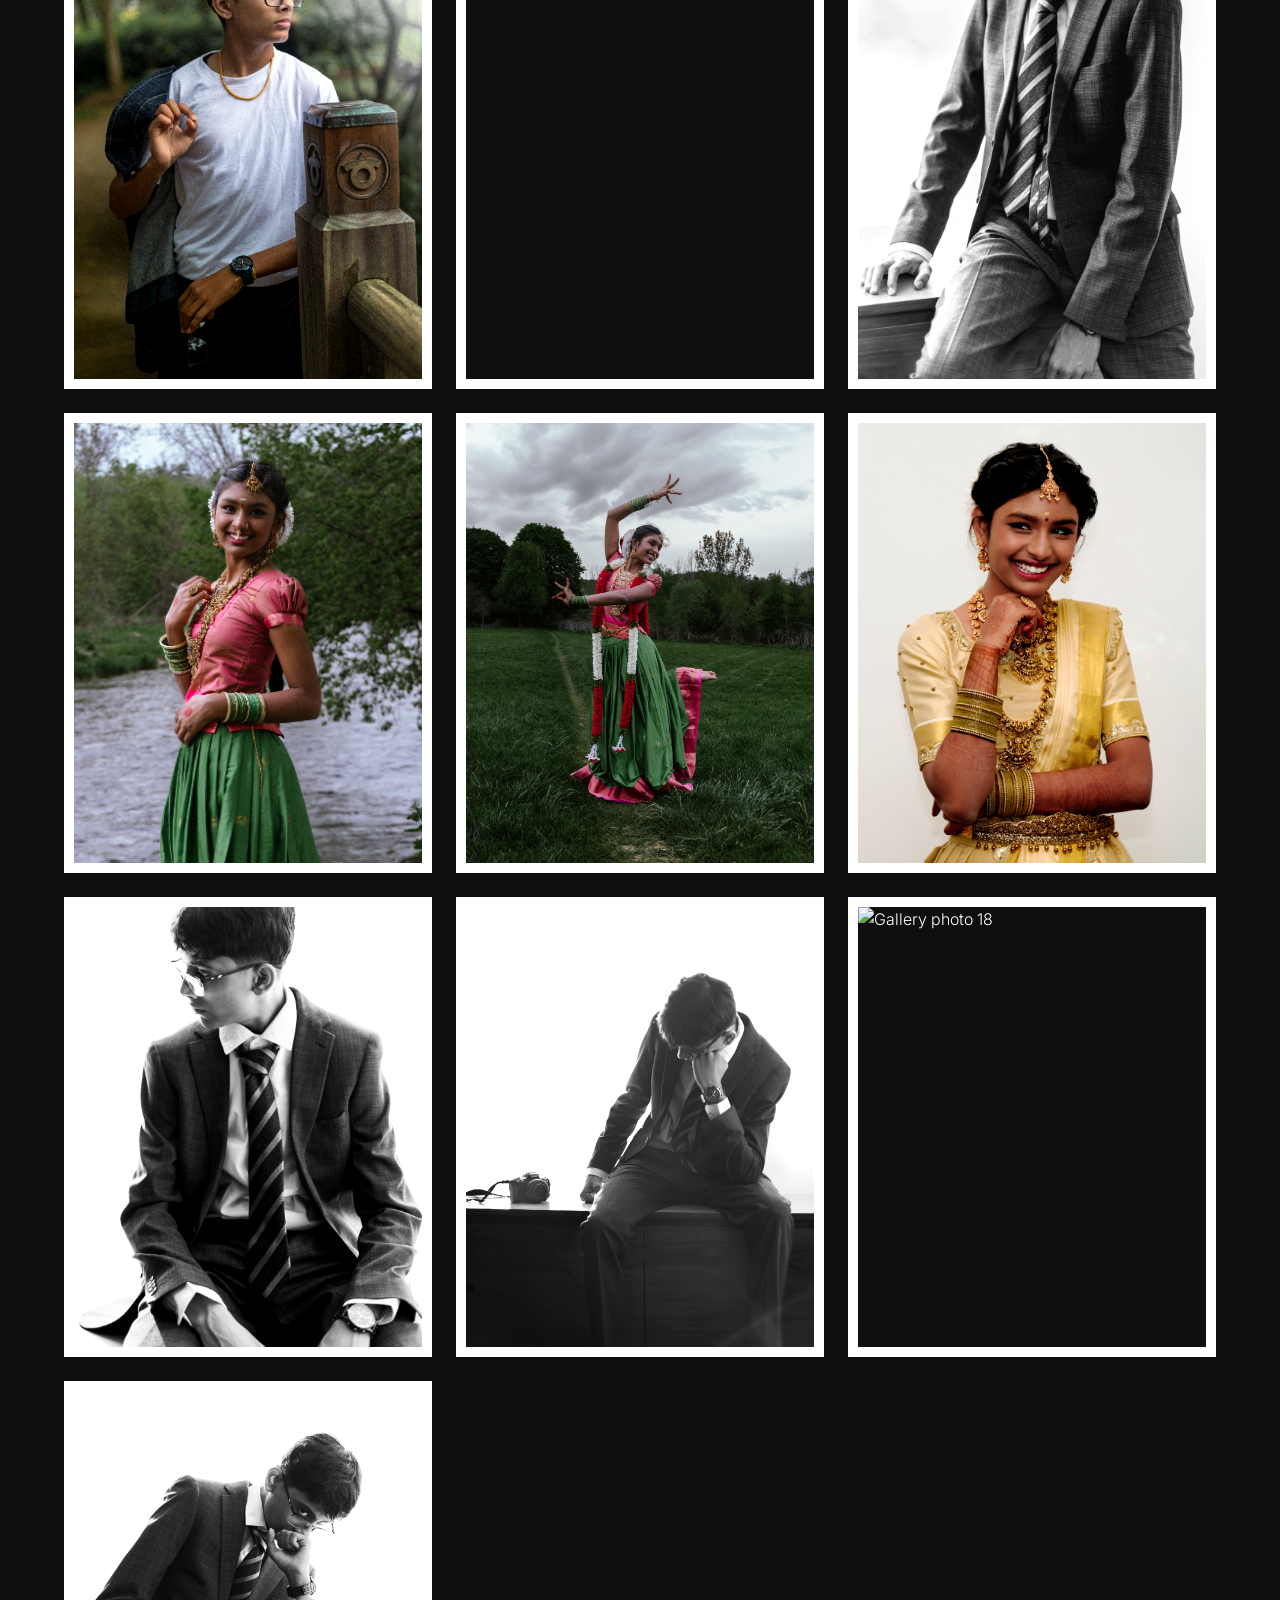
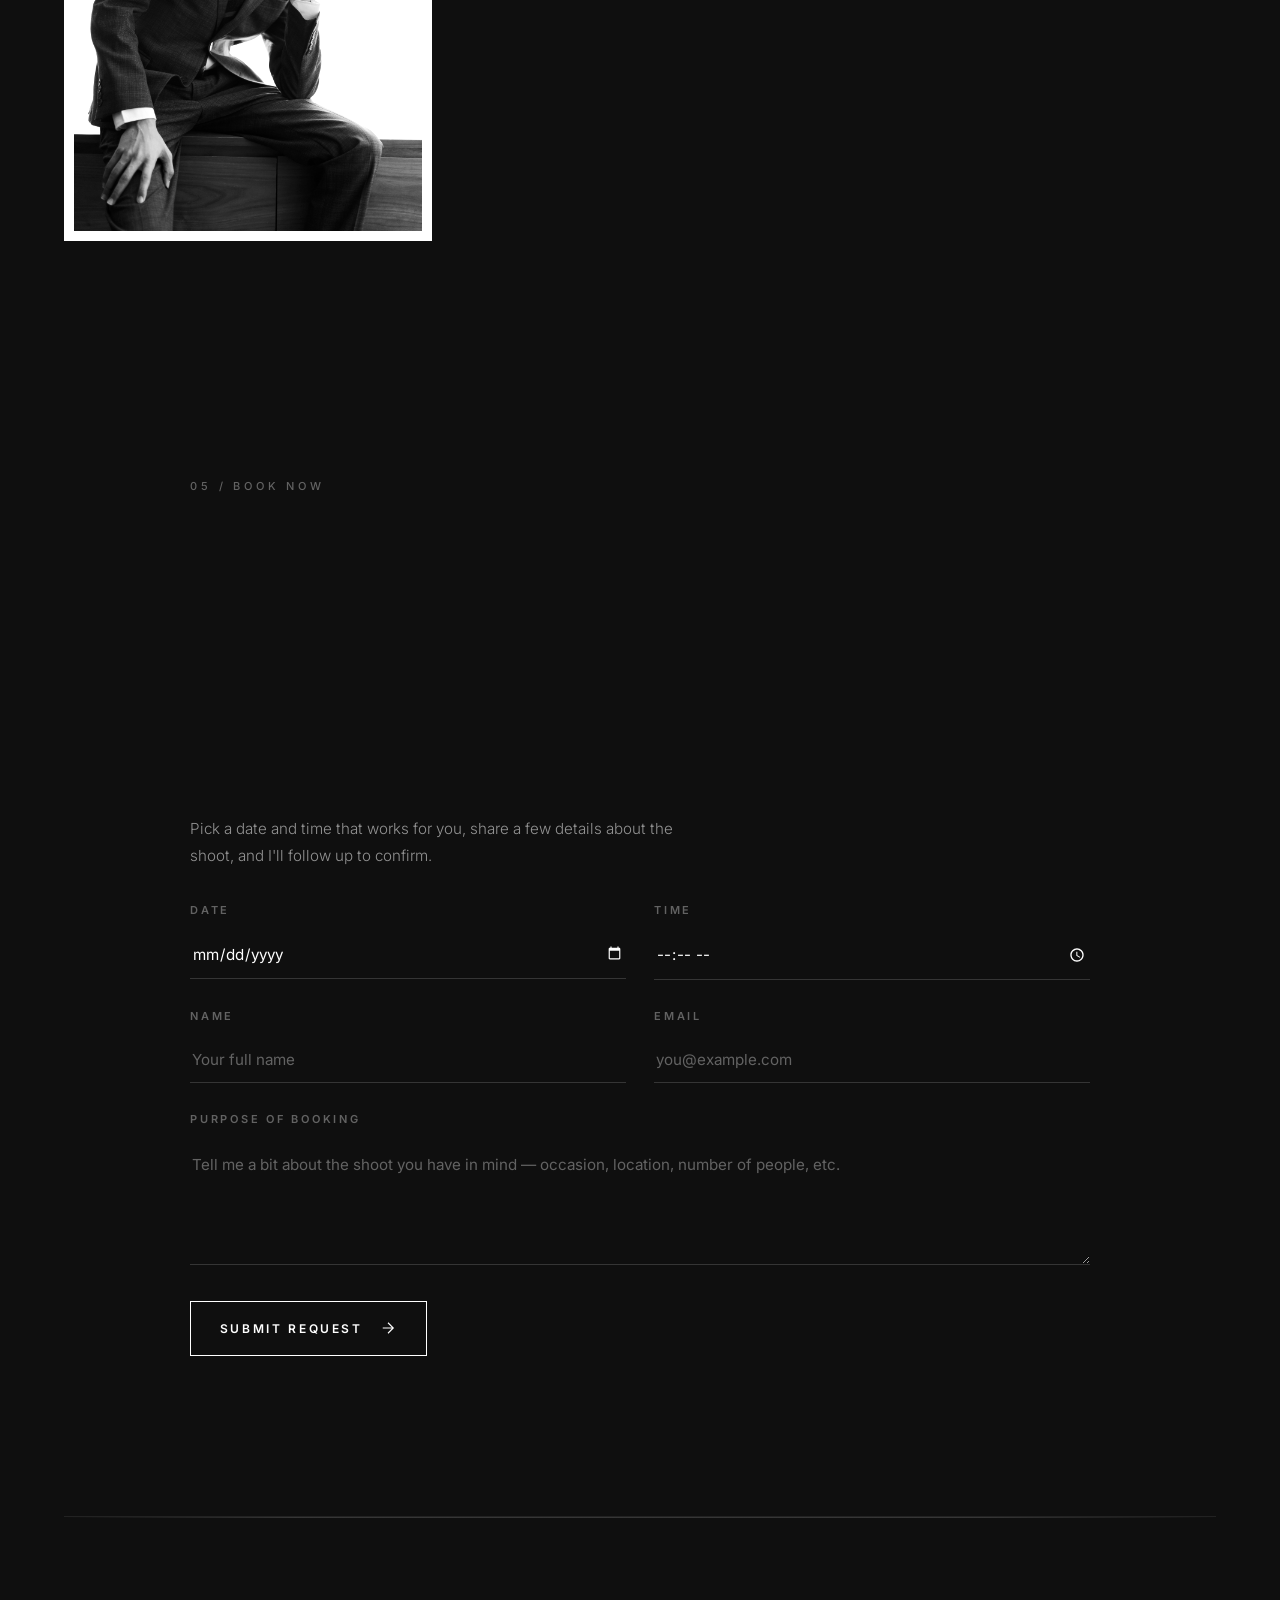
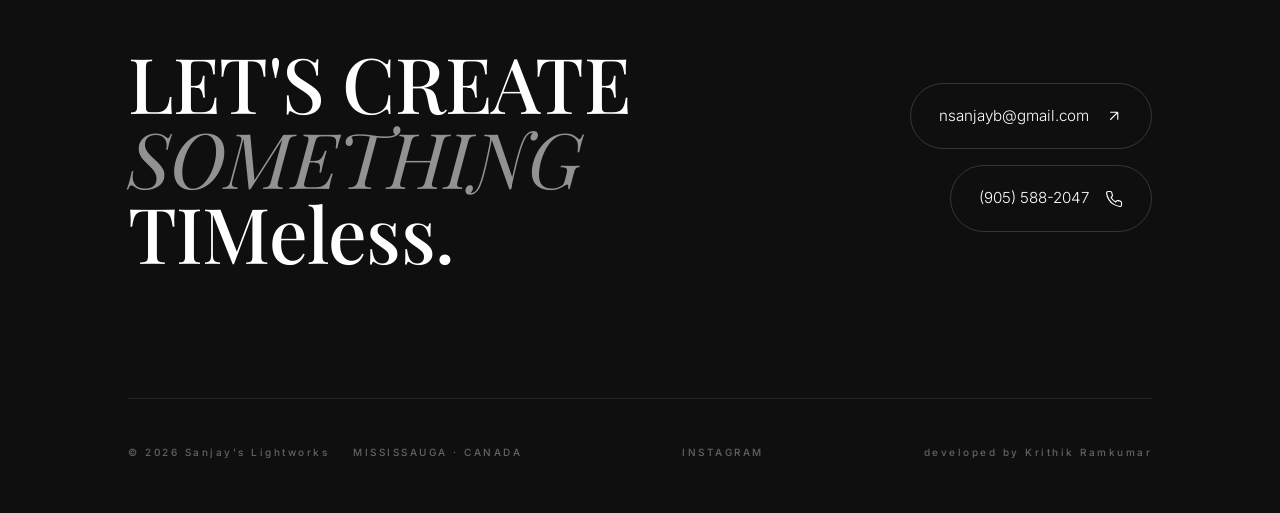
==== commit 6793f468: "Enhance mobile responsiveness and performance by adjusting image display and layout styles" ====
--- a/index.html
+++ b/index.html
@@ -2,8 +2,11 @@
 <html lang="en">
 <head>
     <meta charset="UTF-8">
-    <meta name="viewport" content="width=device-width, initial-scale=1.0">
+    <meta name="viewport" content="width=device-width, initial-scale=1.0, maximum-scale=5.0, user-scalable=yes">
     <meta name="description" content="Sanjay's Lightworks — Photography Portfolio. Minimalist, cinematic, timeless.">
+    <meta name="theme-color" content="#0a0a0a">
+    <meta name="apple-mobile-web-app-capable" content="yes">
+    <meta name="apple-mobile-web-app-status-bar-style" content="black-translucent">
     <title>Sanjay's Lightworks — Photography Portfolio</title>
     <link rel="preconnect" href="https://fonts.googleapis.com">
     <link rel="preconnect" href="https://fonts.gstatic.com" crossorigin>
--- a/styles.css
+++ b/styles.css
@@ -540,6 +540,7 @@
 .mobile-menu.open .mobile-menu-link:nth-child(2) { transition-delay: 0.25s; }
 .mobile-menu.open .mobile-menu-link:nth-child(3) { transition-delay: 0.35s; }
 .mobile-menu.open .mobile-menu-link:nth-child(4) { transition-delay: 0.45s; }
+.mobile-menu.open .mobile-menu-link:nth-child(5) { transition-delay: 0.55s; }
 
 .mm-num {
     font-family: var(--font-display);
@@ -1018,6 +1019,19 @@
     .home-year { display: none; }
 }
 
+@media (max-width: 768px) {
+    .hero-side { padding-top: 4rem; }
+    .hero-bottom { margin: 1rem auto 0; }
+    .hero-description { max-width: 100%; }
+    .hero-bottom-right { align-items: flex-start; gap: 2rem; }
+}
+
+@media (max-width: 480px) {
+    .hero-side { padding-top: 3rem; }
+    .hero-title { font-size: clamp(2rem, 10vw, 4rem); }
+    .hero-bottom { margin: 0.5rem auto 0; }
+}
+
 .hero-description {
     font-size: clamp(0.95rem, 1.1vw, 1.05rem);
     line-height: 1.8;
@@ -1445,11 +1459,26 @@
 @media (max-width: 768px) {
     .multi-image-container {
         grid-template-columns: 1fr;
-        gap: 15px;
+        gap: 10px;
+        padding: 5px;
     }
     
     .multi-image-item {
         aspect-ratio: 4 / 5;
+        border: 6px solid #ffffff;
+    }
+}
+
+@media (max-width: 480px) {
+    .multi-image-container {
+        grid-template-columns: 1fr;
+        gap: 8px;
+        padding: 4px;
+    }
+    
+    .multi-image-item {
+        aspect-ratio: 3 / 4;
+        border: 4px solid #ffffff;
     }
 }
 
@@ -1461,6 +1490,23 @@
     justify-content: center;
     align-items: center;
     flex-wrap: wrap;
+}
+
+@media (max-width: 768px) {
+    .color-palette {
+        gap: 8px;
+        margin-top: 1rem;
+    }
+    
+    .color-swatch {
+        width: 24px;
+        height: 24px;
+    }
+    
+    .color-swatch::after {
+        font-size: 9px;
+        bottom: -22px;
+    }
 }
 
 .color-swatch {
@@ -1508,9 +1554,23 @@
     text-align: center;
 }
 
+@media (max-width: 768px) {
+    .gallery-info {
+        margin: 0 auto 2rem;
+        min-height: auto;
+        padding: 0 1rem;
+    }
+}
+
 .info-slides {
     position: relative;
     min-height: 280px;
+}
+
+@media (max-width: 768px) {
+    .info-slides {
+        min-height: auto;
+    }
 }
 
 .info-slide {
@@ -1596,12 +1656,25 @@
         grid-template-columns: 1fr 1fr;
         grid-template-rows: auto auto;
         gap: 1.5rem;
+        margin: 0 auto 2rem;
+        padding: 0 1rem;
     }
     .controls-left { order: 1; justify-self: start; }
     .controls-right { order: 2; justify-self: end; }
     .controls-center { 
         order: 3; 
         grid-column: 1 / -1;
+    }
+}
+
+@media (max-width: 480px) {
+    .gallery-controls {
+        gap: 1rem;
+        margin: 0 auto 1.5rem;
+    }
+    .nav-btn {
+        width: 44px;
+        height: 44px;
     }
 }
 
@@ -1775,6 +1848,7 @@
     .thumbs {
         grid-template-columns: repeat(2, 1fr);
         max-width: 400px;
+        margin: 0 auto;
     }
 }
 
@@ -1854,13 +1928,13 @@
     .photo-grid {
         grid-template-columns: repeat(2, 1fr);
         gap: 1rem;
-    }
-}
-
-@media (max-width: 600px) {
+        margin-top: 2rem;
+    }
+}
+
+@media (max-width: 768px) {
     .photo-grid {
-        grid-template-columns: repeat(2, 1fr);
-        gap: 1rem;
+        gap: 0.75rem;
     }
 }
 
@@ -1868,6 +1942,7 @@
     .photo-grid {
         grid-template-columns: 1fr;
         gap: 1rem;
+        margin-top: 1.5rem;
     }
 }
 
@@ -1879,6 +1954,18 @@
     border: 10px solid #ffffff;
     box-sizing: border-box;
     transition: transform 0.4s var(--ease-out), box-shadow 0.4s var(--ease-out);
+}
+
+@media (max-width: 768px) {
+    .photo-item {
+        border: 6px solid #ffffff;
+    }
+}
+
+@media (max-width: 480px) {
+    .photo-item {
+        border: 4px solid #ffffff;
+    }
 }
 
 .photo-item:hover {
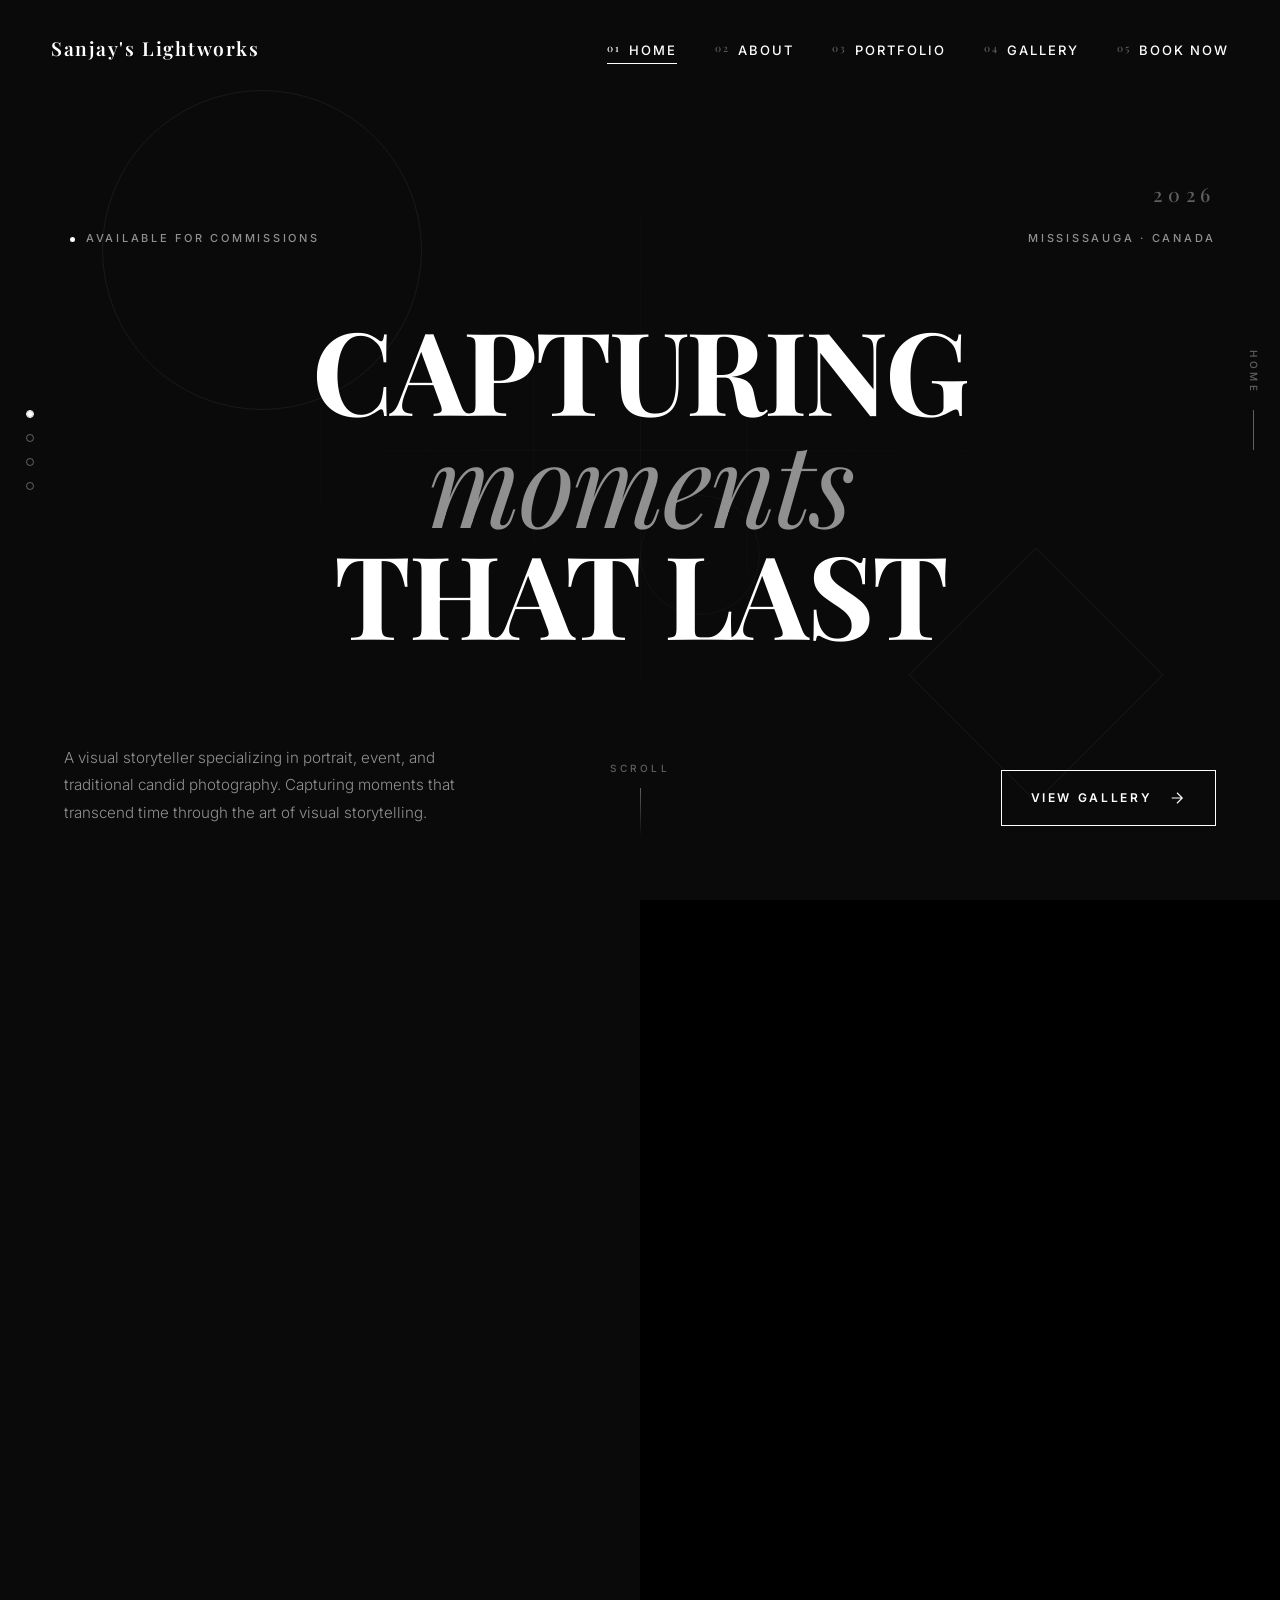
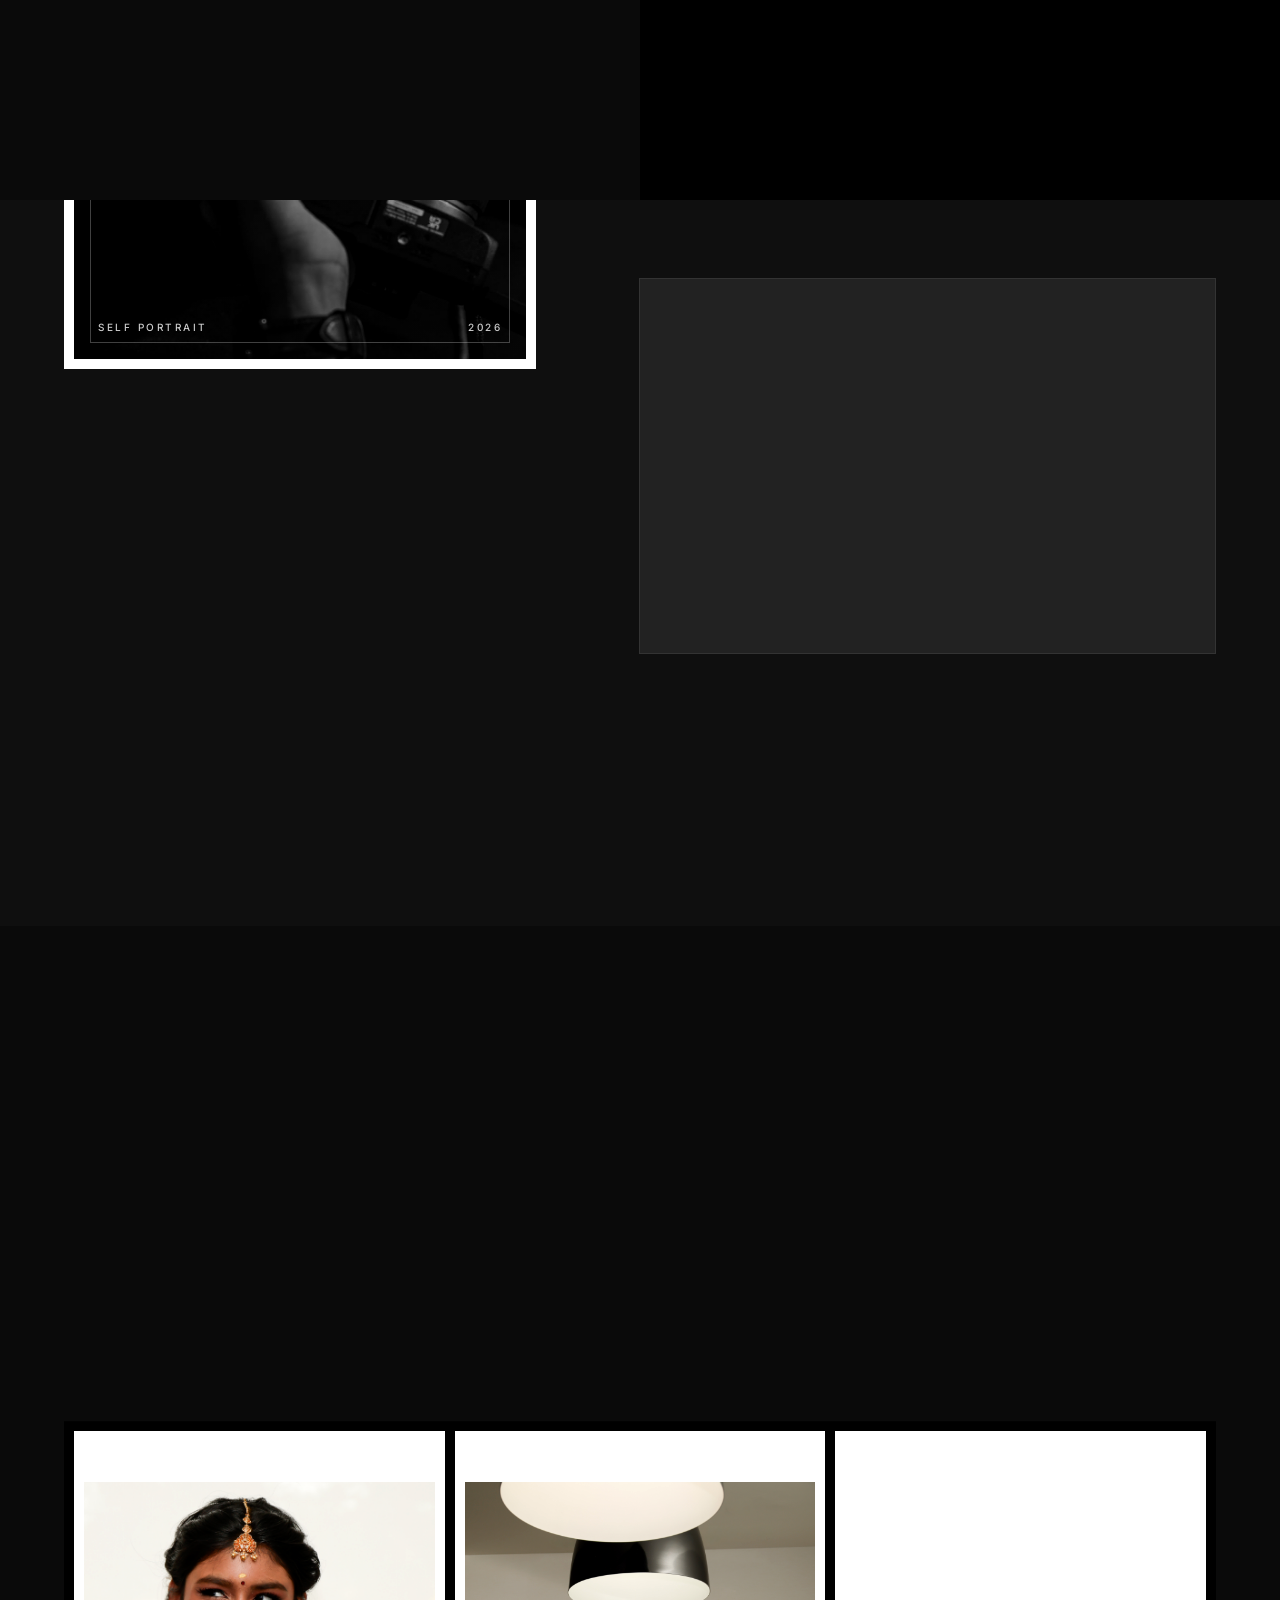
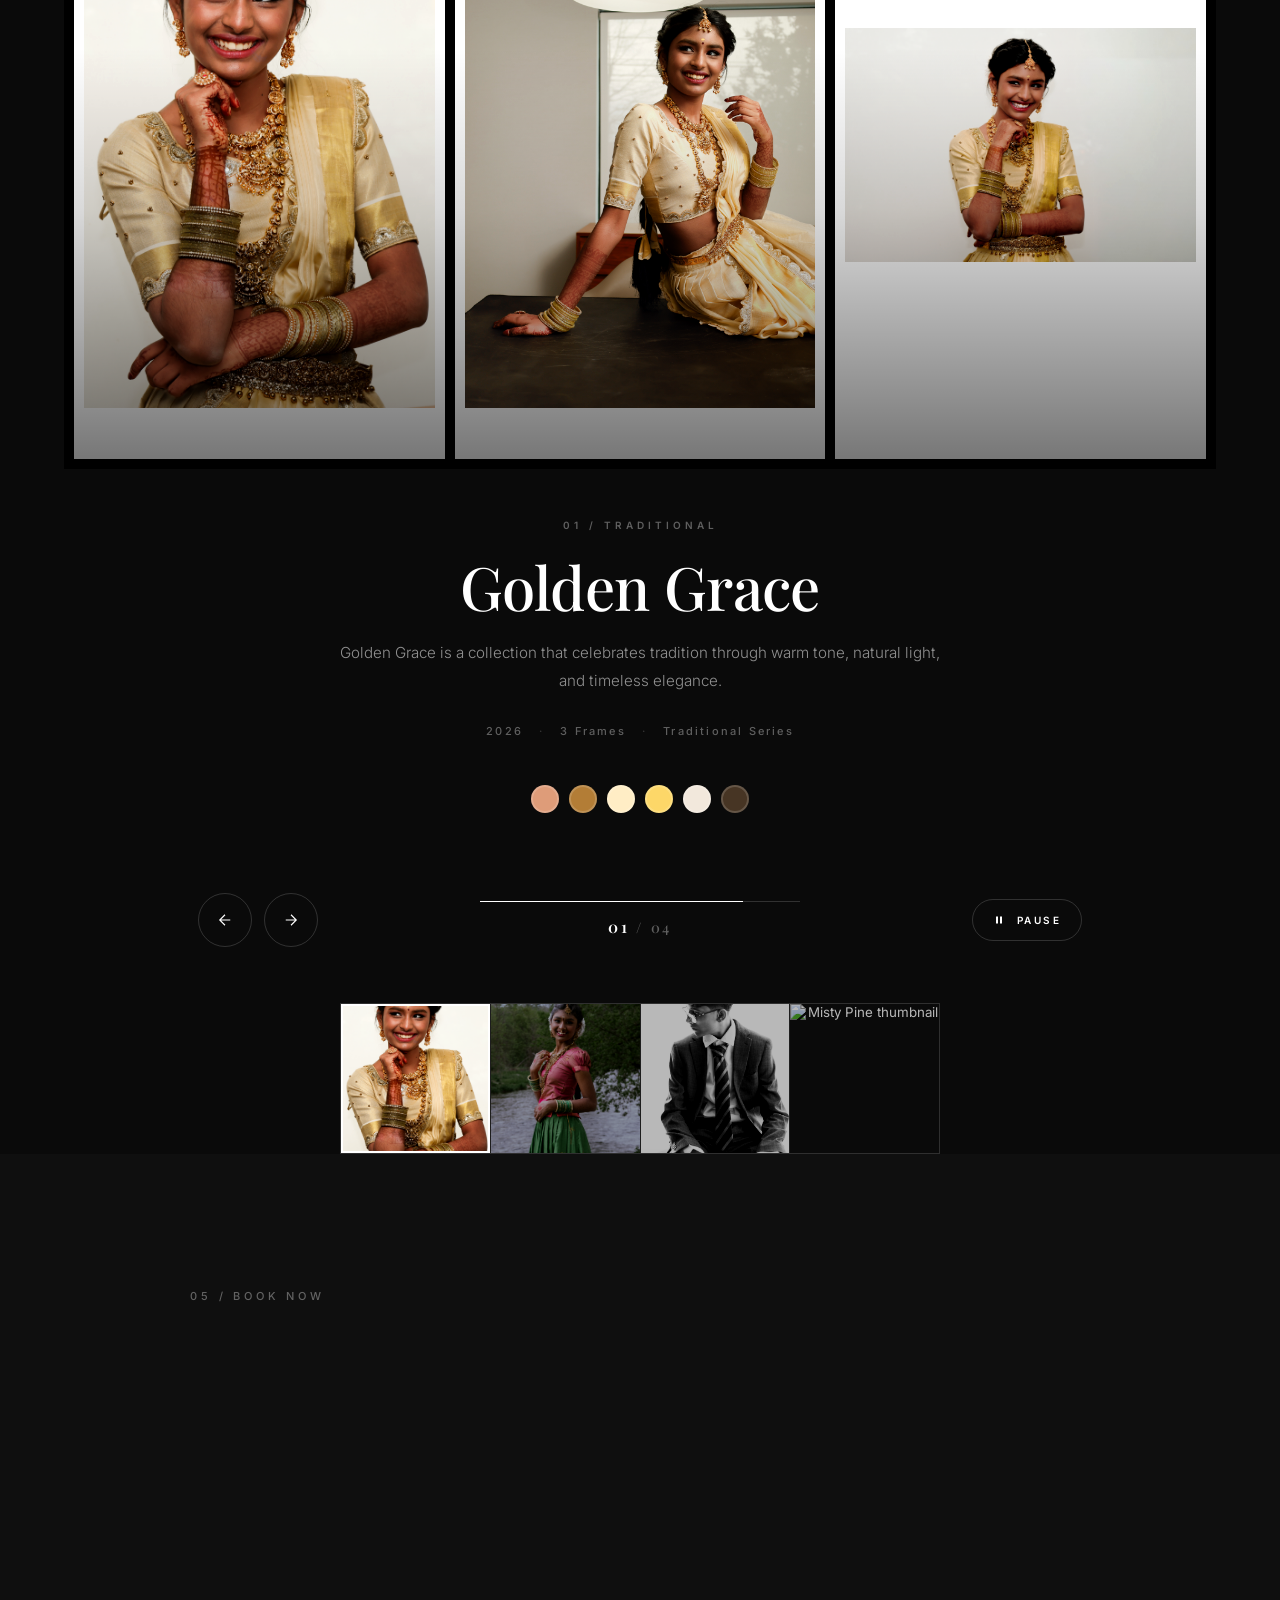
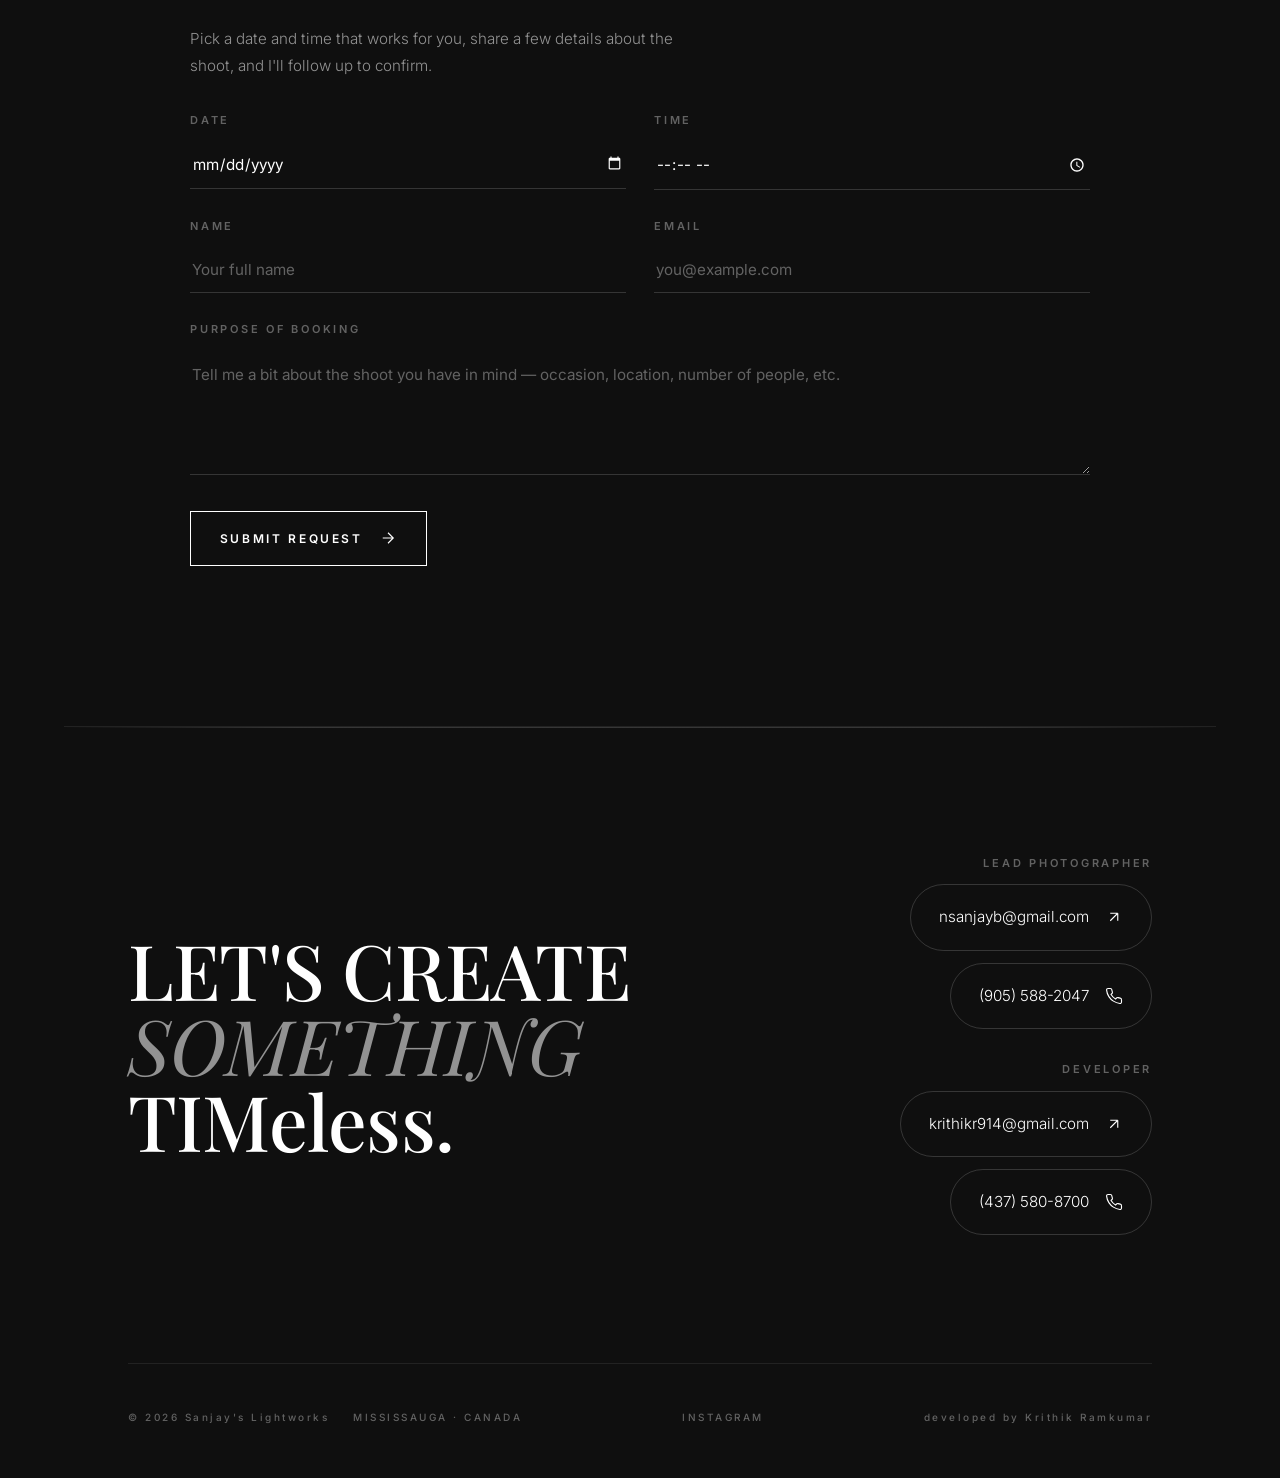
==== commit c2cf8271: "Implement gallery page with loading screen, navigation, and lightbox functionality" ====
--- a/index.html
+++ b/index.html
@@ -54,7 +54,7 @@
                     <span class="nav-label">Portfolio</span>
                     <span class="nav-underline"></span>
                 </a>
-                <a href="#gallery" class="nav-link magnetic-link" data-nav="gallery">
+                <a href="gallery.html" class="nav-link magnetic-link">
                     <span class="nav-num">04</span>
                     <span class="nav-label">Gallery</span>
                     <span class="nav-underline"></span>
@@ -80,7 +80,7 @@
             <a href="#home" class="mobile-menu-link" data-nav="home"><span class="mm-num">01</span><span class="mm-text">Home</span></a>
             <a href="#about" class="mobile-menu-link" data-nav="about"><span class="mm-num">02</span><span class="mm-text">About</span></a>
             <a href="#portfolio" class="mobile-menu-link" data-nav="portfolio"><span class="mm-num">03</span><span class="mm-text">Portfolio</span></a>
-            <a href="#gallery" class="mobile-menu-link" data-nav="gallery"><span class="mm-num">04</span><span class="mm-text">Gallery</span></a>
+            <a href="gallery.html" class="mobile-menu-link"><span class="mm-num">04</span><span class="mm-text">Gallery</span></a>
             <a href="#book" class="mobile-menu-link" data-nav="book"><span class="mm-num">05</span><span class="mm-text">Book Now</span></a>
             <div class="mobile-menu-footer">
                 <p>© 2026 Sanjay's Lightworks</p>
@@ -93,7 +93,6 @@
         <div class="progress-dot" data-target="home"></div>
         <div class="progress-dot" data-target="about"></div>
         <div class="progress-dot" data-target="portfolio"></div>
-        <div class="progress-dot" data-target="gallery"></div>
         <div class="progress-dot" data-target="book"></div>
     </div>
 
@@ -164,8 +163,8 @@
                     </div>
                     <div class="hero-bottom-right">
                         <div class="hero-cta-wrapper">
-                            <a href="#portfolio" class="btn btn-primary magnetic-btn" data-nav="portfolio">
-                                <span class="btn-text">VIEW PORTFOLIO</span>
+                            <a href="gallery.html" class="btn btn-primary magnetic-btn">
+                                <span class="btn-text">VIEW GALLERY</span>
                                 <span class="btn-arrow">
                                     <svg viewBox="0 0 24 24" fill="none" stroke="currentColor" stroke-width="1.5">
                                         <path d="M5 12h14M12 5l7 7-7 7"/>
@@ -258,7 +257,7 @@
 
                         <!-- ABOUT CTA -->
                         <div class="about-cta reveal-up">
-                            <a href="#portfolio" class="btn btn-outline magnetic-btn" data-nav="portfolio">
+                            <a href="gallery.html" class="btn btn-outline magnetic-btn">
                                 <span class="btn-text">EXPLORE THE WORK</span>
                                 <span class="btn-arrow">
                                     <svg viewBox="0 0 24 24" fill="none" stroke="currentColor" stroke-width="1.5">
@@ -573,43 +572,6 @@
         </section>
 
 
-        <!-- ==================== GALLERY SECTION ==================== -->
-        <section id="gallery" class="section section-gallery" data-section="gallery">
-            
-            <div class="gallery-container">
-
-                <!-- SECTION HEADER -->
-                <div class="section-header">
-                    <div class="section-num reveal-text">05 / GALLERY</div>
-                    <h2 class="section-title">
-                        <span class="st-line"><span class="st-word reveal-word">THE</span></span>
-                        <span class="st-line"><span class="st-word reveal-word italic">collection</span></span>
-                        <span class="st-line"><span class="st-word reveal-word">GALLERY</span></span>
-                    </h2>
-                </div>
-
-                <!-- PHOTO GRID -->
-                <div class="photo-grid" id="photoGrid">
-                    <!-- Photos will be dynamically loaded and shuffled -->
-                </div>
-
-            </div>
-
-            <!-- LIGHTBOX OVERLAY -->
-            <div class="lightbox" id="lightbox">
-                <button class="lightbox-close" id="lightboxClose" aria-label="Close lightbox">
-                    <svg viewBox="0 0 24 24" fill="none" stroke="currentColor" stroke-width="2">
-                        <path d="M18 6L6 18M6 6l12 12"/>
-                    </svg>
-                </button>
-                <div class="lightbox-content">
-                    <img src="" alt="Expanded view" class="lightbox-img" id="lightboxImg">
-                </div>
-            </div>
-
-        </section>
-
-
         <!-- ==================== BOOK NOW SECTION ==================== -->
         <section id="book" class="section section-book" data-section="book">
 
@@ -683,18 +645,36 @@
                             <h2 class="footer-title">LET'S CREATE<br><span class="italic">SOMETHING</span><br>TIMeless.</h2>
                         </div>
                         <div class="footer-contacts">
-                            <a href="mailto:nsanjayb@gmail.com" class="footer-email magnetic-btn">
-                                <span>nsanjayb@gmail.com</span>
-                                <svg viewBox="0 0 24 24" fill="none" stroke="currentColor" stroke-width="1.5">
-                                    <path d="M7 17L17 7M17 7H7M17 7v10"/>
-                                </svg>
-                            </a>
-                            <a href="tel:+19055882047" class="footer-phone magnetic-btn">
-                                <span>(905) 588-2047</span>
-                                <svg viewBox="0 0 24 24" fill="none" stroke="currentColor" stroke-width="1.5">
-                                    <path d="M22 16.92v3a2 2 0 01-2.18 2 19.79 19.79 0 01-8.63-3.07 19.5 19.5 0 01-6-6 19.79 19.79 0 01-3.07-8.67A2 2 0 014.11 2h3a2 2 0 012 1.72 12.84 12.84 0 00.7 2.81 2 2 0 01-.45 2.11L8.09 9.91a16 16 0 006 6l1.27-1.27a2 2 0 012.11-.45 12.84 12.84 0 002.81.7A2 2 0 0122 16.92z"/>
-                                </svg>
-                            </a>
+                            <div class="footer-contact-group">
+                                <p class="footer-contact-label">Lead Photographer</p>
+                                <a href="mailto:nsanjayb@gmail.com" class="footer-email magnetic-btn">
+                                    <span>nsanjayb@gmail.com</span>
+                                    <svg viewBox="0 0 24 24" fill="none" stroke="currentColor" stroke-width="1.5">
+                                        <path d="M7 17L17 7M17 7H7M17 7v10"/>
+                                    </svg>
+                                </a>
+                                <a href="tel:+19055882047" class="footer-phone magnetic-btn">
+                                    <span>(905) 588-2047</span>
+                                    <svg viewBox="0 0 24 24" fill="none" stroke="currentColor" stroke-width="1.5">
+                                        <path d="M22 16.92v3a2 2 0 01-2.18 2 19.79 19.79 0 01-8.63-3.07 19.5 19.5 0 01-6-6 19.79 19.79 0 01-3.07-8.67A2 2 0 014.11 2h3a2 2 0 012 1.72 12.84 12.84 0 00.7 2.81 2 2 0 01-.45 2.11L8.09 9.91a16 16 0 006 6l1.27-1.27a2 2 0 012.11-.45 12.84 12.84 0 002.81.7A2 2 0 0122 16.92z"/>
+                                    </svg>
+                                </a>
+                            </div>
+                            <div class="footer-contact-group">
+                                <p class="footer-contact-label">Developer</p>
+                                <a href="mailto:krithikr914@gmail.com" class="footer-email magnetic-btn">
+                                    <span>krithikr914@gmail.com</span>
+                                    <svg viewBox="0 0 24 24" fill="none" stroke="currentColor" stroke-width="1.5">
+                                        <path d="M7 17L17 7M17 7H7M17 7v10"/>
+                                    </svg>
+                                </a>
+                                <a href="tel:+14375808700" class="footer-phone magnetic-btn">
+                                    <span>(437) 580-8700</span>
+                                    <svg viewBox="0 0 24 24" fill="none" stroke="currentColor" stroke-width="1.5">
+                                        <path d="M22 16.92v3a2 2 0 01-2.18 2 19.79 19.79 0 01-8.63-3.07 19.5 19.5 0 01-6-6 19.79 19.79 0 01-3.07-8.67A2 2 0 014.11 2h3a2 2 0 012 1.72 12.84 12.84 0 00.7 2.81 2 2 0 01-.45 2.11L8.09 9.91a16 16 0 006 6l1.27-1.27a2 2 0 012.11-.45 12.84 12.84 0 002.81.7A2 2 0 0122 16.92z"/>
+                                    </svg>
+                                </a>
+                            </div>
                         </div>
                     </div>
                     <div class="footer-bottom">
--- a/styles.css
+++ b/styles.css
@@ -1021,6 +1021,10 @@
 
 @media (max-width: 768px) {
     .hero-side { padding-top: 4rem; }
+    .hero-side-right { 
+        padding-top: 2rem;
+        padding-right: 1rem;
+    }
     .hero-bottom { margin: 1rem auto 0; }
     .hero-description { max-width: 100%; }
     .hero-bottom-right { align-items: flex-start; gap: 2rem; }
@@ -1028,6 +1032,10 @@
 
 @media (max-width: 480px) {
     .hero-side { padding-top: 3rem; }
+    .hero-side-right { 
+        padding-top: 1.5rem;
+        padding-right: 0.5rem;
+    }
     .hero-title { font-size: clamp(2rem, 10vw, 4rem); }
     .hero-bottom { margin: 0.5rem auto 0; }
 }
@@ -1337,7 +1345,10 @@
 }
 
 @media (max-width: 768px) {
-    .gallery-slides { aspect-ratio: 4 / 5; }
+    .gallery-slides { 
+        aspect-ratio: 3 / 4;
+        min-height: 50vh;
+    }
 }
 
 .gallery-slide {
@@ -1433,19 +1444,24 @@
     width: 100%;
     height: 100%;
     padding: 10px;
+    background: #000;
 }
 
 .multi-image-item {
     position: relative;
     overflow: hidden;
-    border: 10px solid #ffffff;
     box-sizing: border-box;
+    display: flex;
+    align-items: center;
+    justify-content: center;
+    padding: 10px;
+    background: #ffffff;
 }
 
 .multi-image-item img {
-    width: 100%;
-    height: 100%;
-    object-fit: cover;
+    max-width: 100%;
+    max-height: 100%;
+    object-fit: contain;
     filter: grayscale(0%) contrast(1.05);
     transition: transform 0.9s var(--ease-out),
                 filter 0.6s var(--ease-out);
@@ -1460,25 +1476,26 @@
     .multi-image-container {
         grid-template-columns: 1fr;
         gap: 10px;
-        padding: 5px;
+        padding: 10px;
     }
     
     .multi-image-item {
-        aspect-ratio: 4 / 5;
-        border: 6px solid #ffffff;
+        padding: 6px;
+    }
+    
+    .multi-image-item img {
+        object-fit: contain;
     }
 }
 
 @media (max-width: 480px) {
     .multi-image-container {
-        grid-template-columns: 1fr;
         gap: 8px;
         padding: 4px;
     }
     
     .multi-image-item {
-        aspect-ratio: 3 / 4;
-        border: 4px solid #ffffff;
+        padding: 4px;
     }
 }
 
@@ -2236,12 +2253,31 @@
 .footer-contacts {
     display: flex;
     flex-direction: column;
-    gap: 1rem;
+    gap: 2rem;
     align-items: flex-end;
 }
 
 @media (max-width: 900px) {
     .footer-contacts { align-items: flex-start; }
+}
+
+.footer-contact-group {
+    display: flex;
+    flex-direction: column;
+    gap: 0.75rem;
+    align-items: flex-end;
+}
+
+@media (max-width: 900px) {
+    .footer-contact-group { align-items: flex-start; }
+}
+
+.footer-contact-label {
+    font-size: 11px;
+    letter-spacing: 0.25em;
+    color: var(--color-text-dim);
+    font-weight: 600;
+    text-transform: uppercase;
 }
 
 .footer-title {
